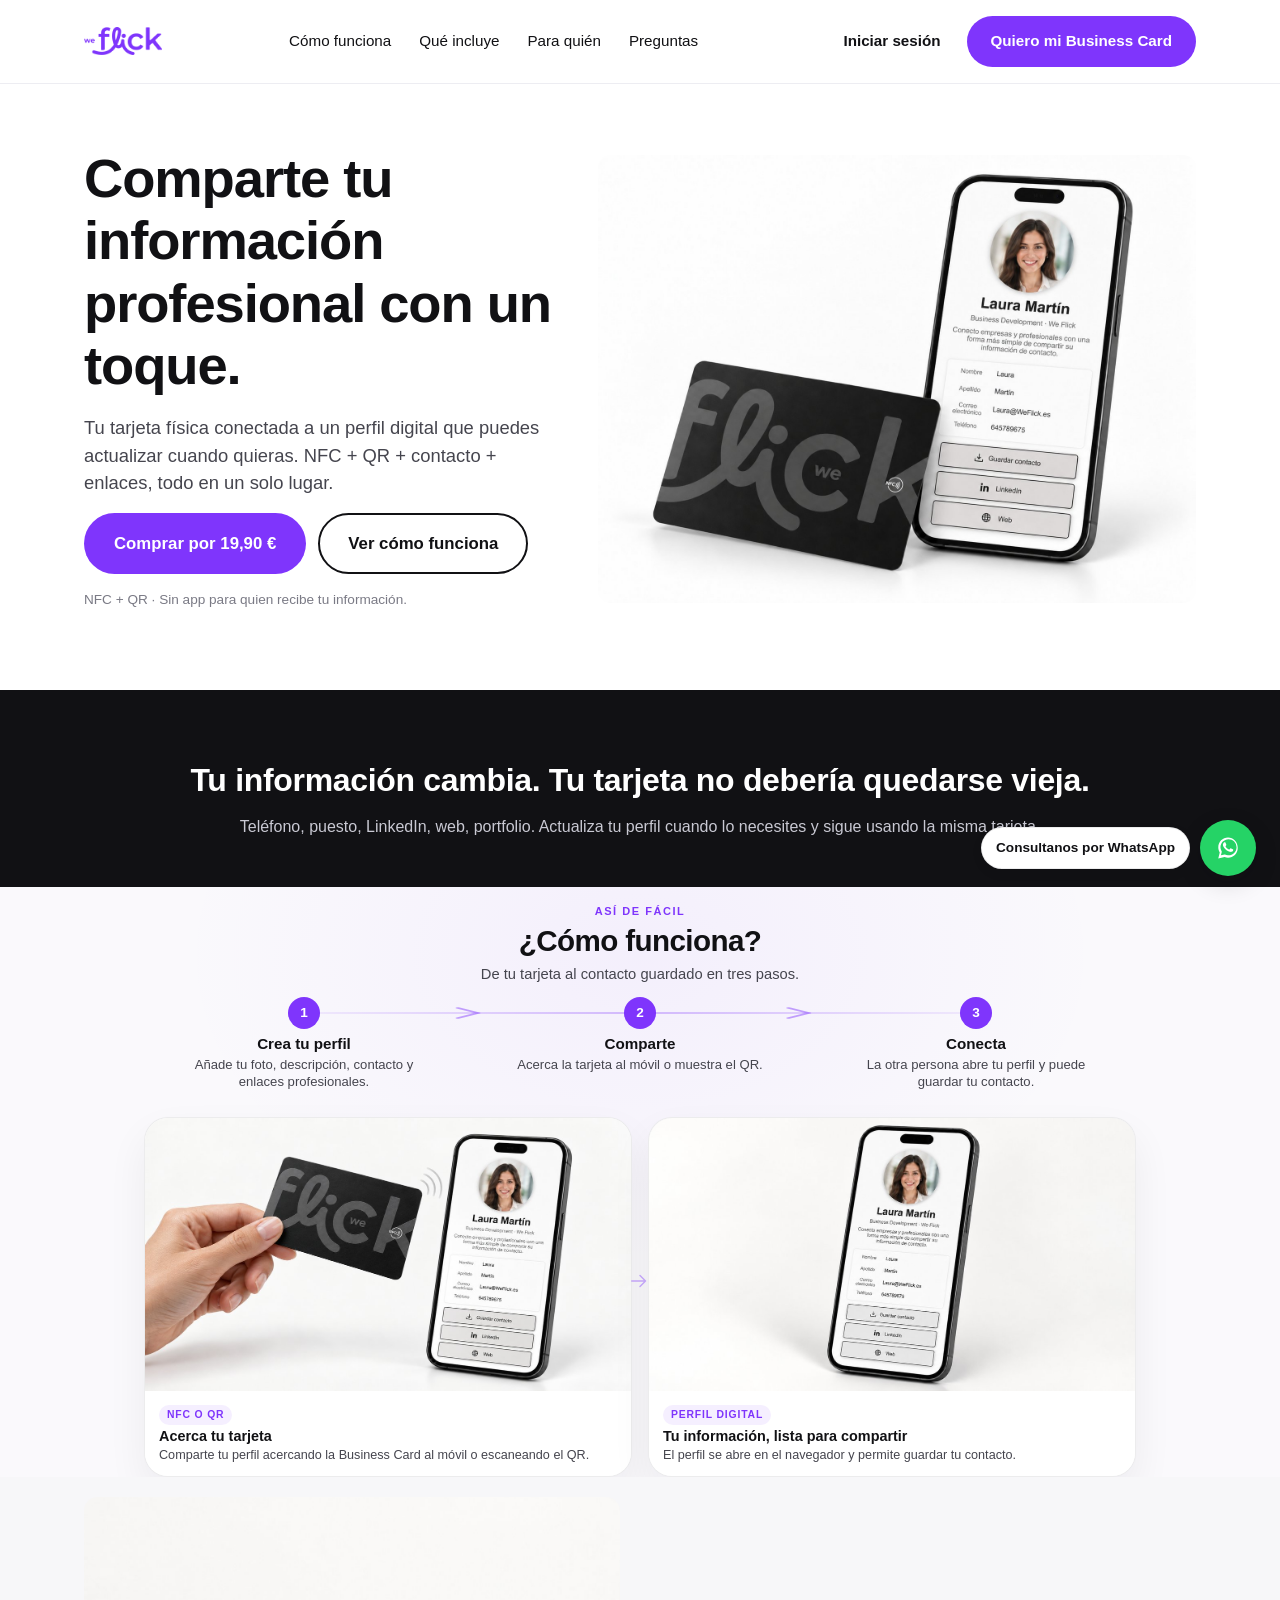
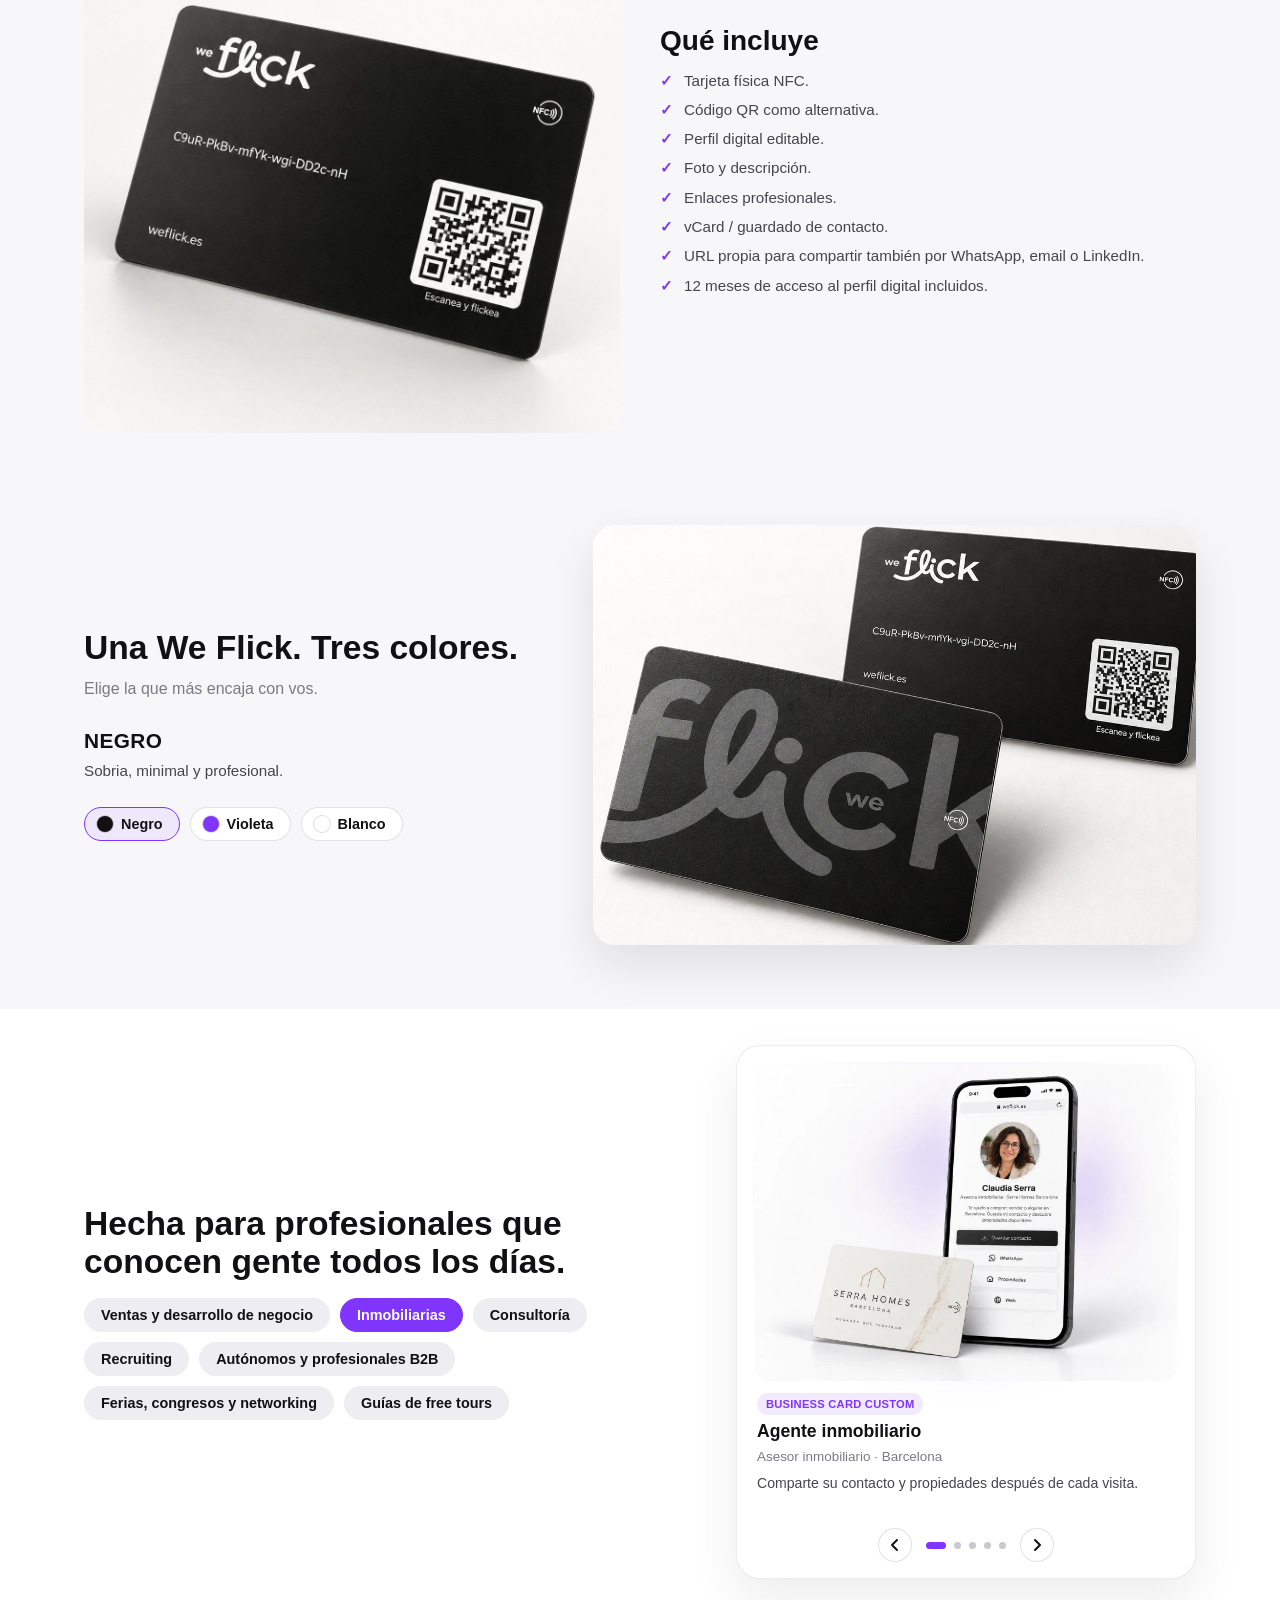
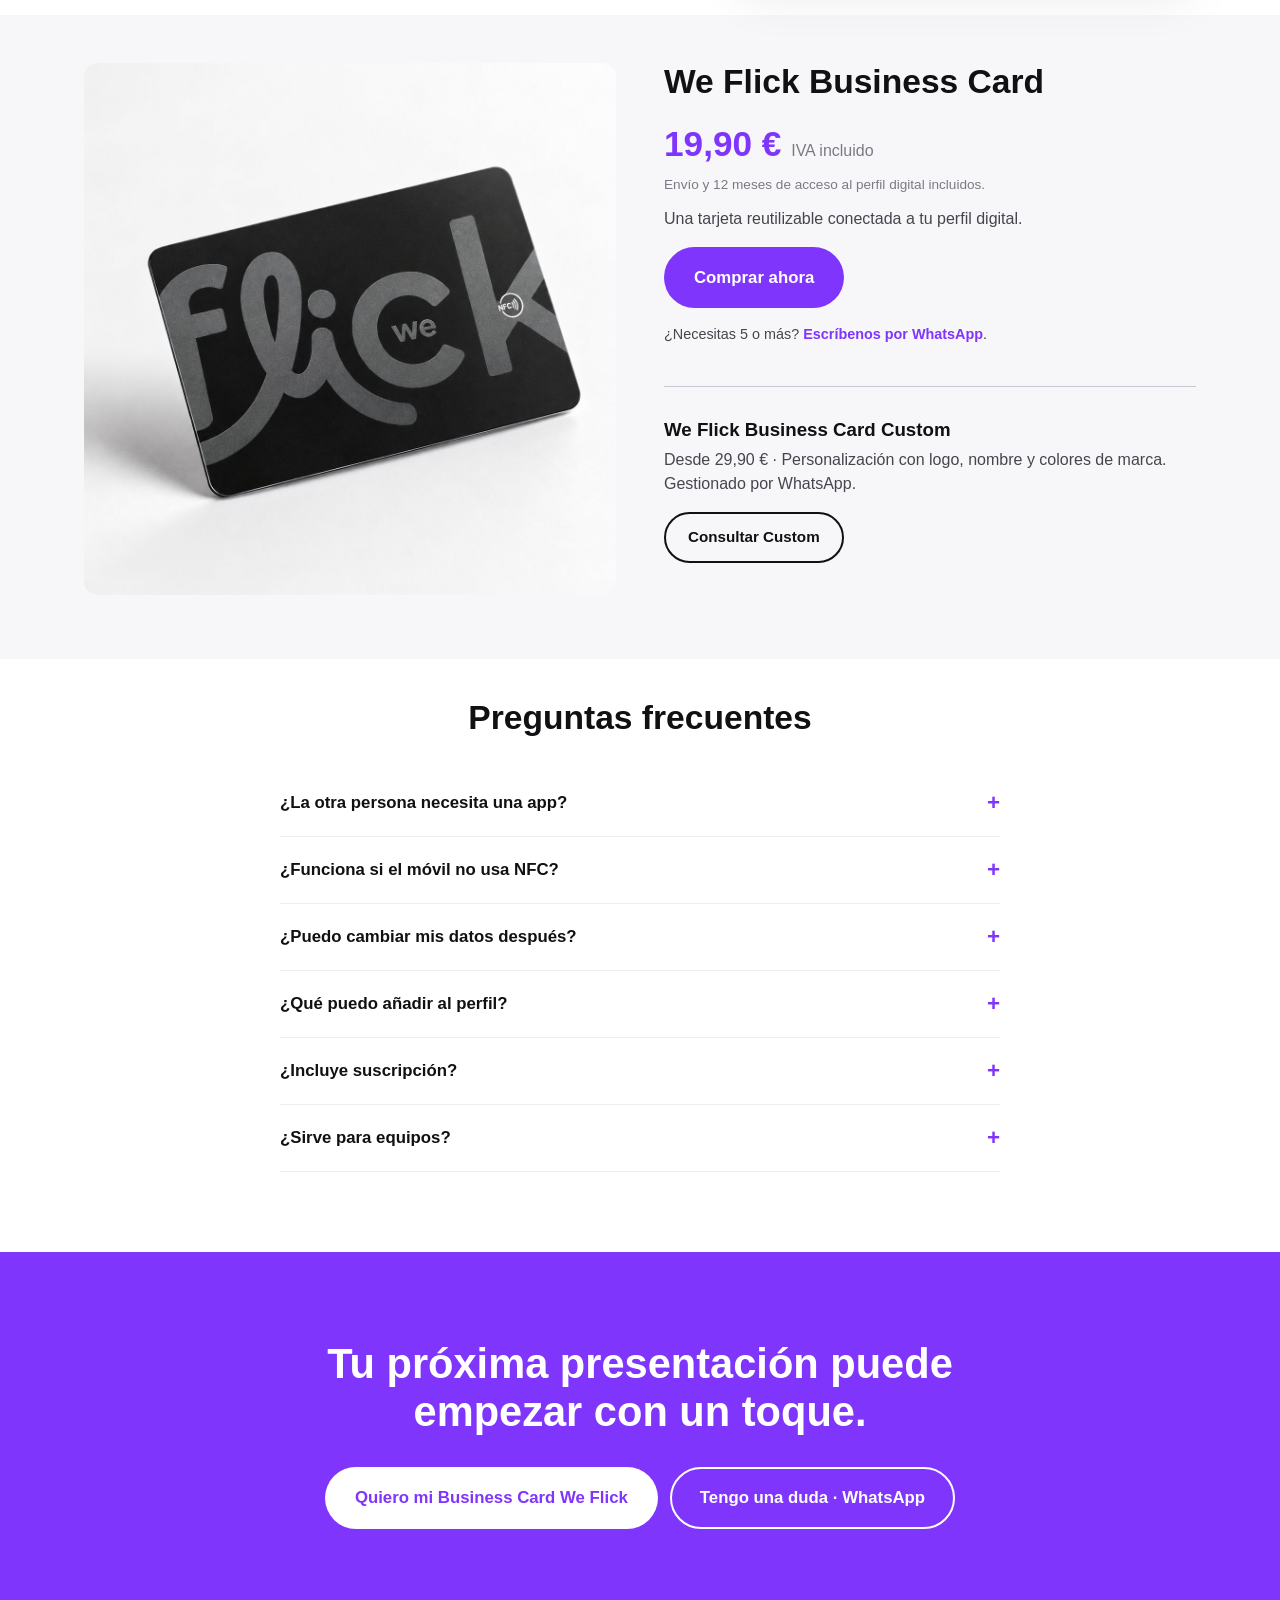
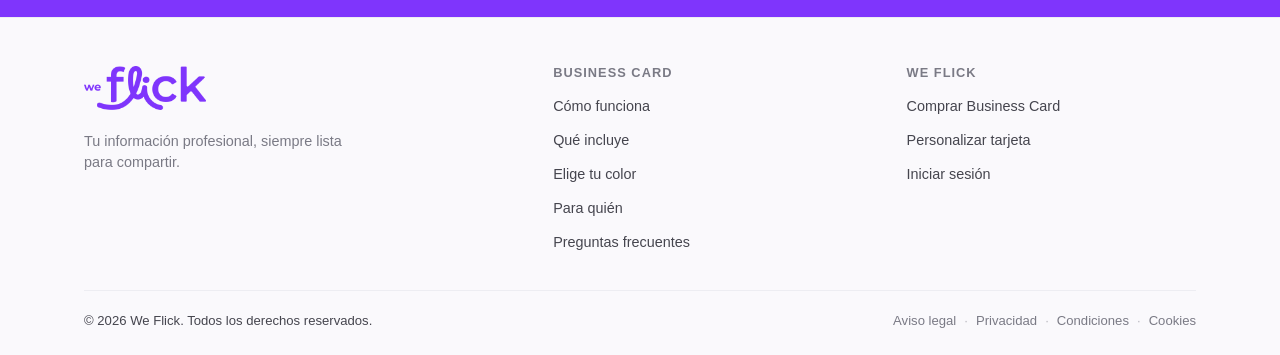
==== index.html @ 119d5a34 "Rediseñar "Elige tu color" como configurador premium de una tarjeta - Nuevo layout desktop en dos co" ====
<!DOCTYPE html>
<html lang="es">
<head>
  <meta charset="UTF-8" />
  <meta name="viewport" content="width=device-width, initial-scale=1.0" />
  <title>We Flick Business Card — Comparte tu información profesional con un toque</title>
  <meta name="description" content="Tarjeta física NFC + QR conectada a un perfil digital editable. Comparte tu contacto, LinkedIn y enlaces con un toque, sin instalar apps." />
  <link rel="stylesheet" href="css/styles.css" />
</head>
<body>

  <!-- Header -->
  <header class="header">
    <div class="container header__inner">
      <a href="#" class="logo"><img src="assets/img/logo.png" alt="We Flick" class="logo__img" /></a>

      <button class="nav-toggle" id="navToggle" aria-label="Abrir menú" aria-expanded="false">
        <span></span><span></span><span></span>
      </button>

      <nav class="nav" id="nav">
        <a href="#como-funciona">Cómo funciona</a>
        <a href="#que-incluye">Qué incluye</a>
        <a href="#para-quien">Para quién</a>
        <a href="#preguntas">Preguntas</a>
      </nav>

      <div class="header__actions">
        <a href="https://weflick.es/auth/login" class="btn btn--ghost">Iniciar sesión</a>
        <a href="https://buy.stripe.com/fZu28rfyUb3SdbM4NP93y0X" class="btn btn--primary" data-cta="stripe-checkout" target="_blank" rel="noopener">Quiero mi Business Card</a>
      </div>
    </div>
  </header>

  <main>

    <!-- Hero -->
    <section class="hero">
      <div class="container hero__inner">
        <div class="hero__copy">
          <h1>Comparte tu información profesional con un toque.</h1>
          <p class="hero__subtitle">
            Tu tarjeta física conectada a un perfil digital que puedes actualizar cuando quieras.
            NFC + QR + contacto + enlaces, todo en un solo lugar.
          </p>
          <div class="hero__ctas">
            <a href="https://buy.stripe.com/fZu28rfyUb3SdbM4NP93y0X" class="btn btn--primary btn--lg" data-cta="stripe-checkout" target="_blank" rel="noopener">Comprar por 19,90 €</a>
            <a href="#como-funciona" class="btn btn--outline btn--lg">Ver cómo funciona</a>
          </div>
          <p class="hero__microcopy">NFC + QR · Sin app para quien recibe tu información.</p>
        </div>
        <div class="hero__visual">
          <img src="assets/img/f01-hero.jpg" alt="Tarjeta We Flick y móvil mostrando el perfil digital" class="hero__image" />
        </div>
      </div>
    </section>

    <!-- Problema / cambio -->
    <section class="problema">
      <div class="container problema__inner">
        <h2>Tu información cambia. Tu tarjeta no debería quedarse vieja.</h2>
        <p>
          Teléfono, puesto, LinkedIn, web, portfolio. Actualiza tu perfil cuando lo necesites
          y sigue usando la misma tarjeta.
        </p>
      </div>
    </section>

    <!-- Cómo funciona -->
    <section class="como-funciona" id="como-funciona">
      <div class="como-funciona__bg" aria-hidden="true"></div>
      <div class="container">
        <div class="como-funciona__header" data-reveal>
          <p class="como-funciona__eyebrow">Así de fácil</p>
          <h2 class="como-funciona__title">¿Cómo funciona?</h2>
          <p class="como-funciona__subtitle">De tu tarjeta al contacto guardado en tres pasos.</p>
        </div>

        <div class="pasos-wrap">
          <svg class="pasos__connector" viewBox="0 0 300 24" preserveAspectRatio="none" aria-hidden="true" focusable="false">
            <defs>
              <linearGradient id="pasosLineGradient" gradientUnits="userSpaceOnUse" x1="50" y1="12" x2="250" y2="12">
                <stop offset="0%" stop-color="#7F35FC" stop-opacity="0.1" />
                <stop offset="50%" stop-color="#7F35FC" stop-opacity="0.4" />
                <stop offset="100%" stop-color="#7F35FC" stop-opacity="0.1" />
              </linearGradient>
            </defs>
            <line class="pasos__connector-line" x1="50" y1="12" x2="250" y2="12" />
            <path class="pasos__connector-chevron" d="M95,7 L101,12 L95,17" />
            <path class="pasos__connector-chevron" d="M195,7 L201,12 L195,17" />
          </svg>
          <div class="pasos">
            <div class="paso">
              <span class="paso__numero">1</span>
              <h3 class="paso__titulo">Crea tu perfil</h3>
              <p class="paso__desc">Añade tu foto, descripción, contacto y enlaces profesionales.</p>
            </div>
            <div class="paso">
              <span class="paso__numero">2</span>
              <h3 class="paso__titulo">Comparte</h3>
              <p class="paso__desc">Acerca la tarjeta al móvil o muestra el QR.</p>
            </div>
            <div class="paso">
              <span class="paso__numero">3</span>
              <h3 class="paso__titulo">Conecta</h3>
              <p class="paso__desc">La otra persona abre tu perfil y puede guardar tu contacto.</p>
            </div>
          </div>
        </div>

        <div class="como-funciona__visual">
          <article class="media-card media-card--f07" data-reveal>
            <div class="media-card__image">
              <img src="assets/img/f09-tap-nfc.jpg" alt="Persona acercando la tarjeta We Flick al teléfono" class="media-card__img media-card__img--f07" loading="lazy" />
            </div>
            <div class="media-card__info">
              <span class="media-card__badge">NFC o QR</span>
              <h3 class="media-card__title">Acerca tu tarjeta</h3>
              <p class="media-card__desc">Comparte tu perfil acercando la Business Card al móvil o escaneando el QR.</p>
            </div>
          </article>

          <svg class="como-funciona__cards-arrow" viewBox="0 0 24 24" aria-hidden="true" focusable="false">
            <path d="M3 12h15M12 6l6 6-6 6" />
          </svg>

          <article class="media-card media-card--f08" data-reveal>
            <div class="media-card__image">
              <img src="assets/img/f10-perfil-abierto.jpg" alt="Teléfono mostrando el perfil digital We Flick abierto" class="media-card__img media-card__img--f08" loading="lazy" />
            </div>
            <div class="media-card__info">
              <span class="media-card__badge">Perfil digital</span>
              <h3 class="media-card__title">Tu información, lista para compartir</h3>
              <p class="media-card__desc">El perfil se abre en el navegador y permite guardar tu contacto.</p>
            </div>
          </article>
        </div>
      </div>
    </section>

    <!-- Qué incluye -->
    <section class="que-incluye" id="que-incluye">
      <div class="container que-incluye__inner">
        <div class="que-incluye__visual">
          <img src="assets/img/f03-tarjeta-trasera.jpg" alt="Tarjeta We Flick Business Card negra, vista trasera con NFC y QR" class="que-incluye__image" />
        </div>
        <div class="que-incluye__lista">
          <h2 class="section-title">Qué incluye</h2>
          <ul class="checklist">
            <li>Tarjeta física NFC.</li>
            <li>Código QR como alternativa.</li>
            <li>Perfil digital editable.</li>
            <li>Foto y descripción.</li>
            <li>Enlaces profesionales.</li>
            <li>vCard / guardado de contacto.</li>
            <li>URL propia para compartir también por WhatsApp, email o LinkedIn.</li>
            <li>12 meses de acceso al perfil digital incluidos.</li>
          </ul>
        </div>
      </div>
    </section>

    <!-- Colores -->
    <section class="colores colores--negro" id="colores" data-colores>
      <span class="colores__halo" aria-hidden="true"></span>
      <div class="container colores__inner">
        <div class="colores__copy">
          <h2 class="section-title">Una We Flick. Tres colores.</h2>
          <p class="colores__subtitle">Elige la que más encaja con vos.</p>

          <div class="colores__meta" aria-live="polite">
            <p class="colores__name" data-colores-name>Negro</p>
            <p class="colores__desc" data-colores-desc>Sobria, minimal y profesional.</p>
          </div>

          <div class="colores__selector" role="group" aria-label="Selector de color">
            <button type="button" class="colores__pill is-selected" data-color="negro" aria-pressed="true" aria-label="Seleccionar tarjeta negra">
              <span class="colores__pill-swatch swatch--negro" aria-hidden="true"></span>
              <span class="colores__pill-name">Negro</span>
            </button>
            <button type="button" class="colores__pill" data-color="violeta" aria-pressed="false" aria-label="Seleccionar tarjeta violeta">
              <span class="colores__pill-swatch swatch--violeta" aria-hidden="true"></span>
              <span class="colores__pill-name">Violeta</span>
            </button>
            <button type="button" class="colores__pill" data-color="blanco" aria-pressed="false" aria-label="Seleccionar tarjeta blanca">
              <span class="colores__pill-swatch swatch--blanco" aria-hidden="true"></span>
              <span class="colores__pill-name">Blanco</span>
            </button>
          </div>
        </div>

        <div class="colores__visual">
          <img
            src="assets/img/f06-negro.jpg"
            alt="Tarjeta We Flick negra, frente y dorso"
            class="colores__image"
            data-colores-image
            width="1600"
            height="1200"
          />
        </div>
      </div>
    </section>

    <!-- Para quién -->
    <section class="para-quien" id="para-quien">
      <div class="container para-quien__inner">
        <div class="para-quien__copy">
          <h2 class="section-title">Hecha para profesionales que conocen gente todos los días.</h2>
          <ul class="tags">
            <li><button type="button" class="tags__btn" data-slide-target="5">Ventas y desarrollo de negocio</button></li>
            <li><button type="button" class="tags__btn" data-slide-target="1">Inmobiliarias</button></li>
            <li><button type="button" class="tags__btn" data-slide-target="2">Consultoría</button></li>
            <li><button type="button" class="tags__btn" data-slide-target="3">Recruiting</button></li>
            <li><button type="button" class="tags__btn" data-slide-target="5">Autónomos y profesionales B2B</button></li>
            <li><button type="button" class="tags__btn" data-slide-target="3">Ferias, congresos y networking</button></li>
            <li><button type="button" class="tags__btn" data-slide-target="4" title="Comparte tu contacto y redes con las personas que conoces durante cada recorrido.">Guías de free tours</button></li>
          </ul>
        </div>
        <div class="para-quien__visual">
          <div class="perfiles" data-perfiles aria-roledescription="carousel" aria-label="Perfiles profesionales que usan We Flick">
            <div class="perfiles__viewport">
              <div class="perfiles__track" data-track>
                <article class="perfiles__slide is-active" data-slide="1" aria-roledescription="slide" aria-label="1 de 5">
                  <div class="perfiles__media">
                    <span class="perfiles__glow" aria-hidden="true"></span>
                    <img src="assets/img/f10-inmobiliaria.webp" alt="Claudia Serra — agente inmobiliaria — Business Card We Flick personalizada y perfil digital" class="perfiles__img" loading="lazy" width="1448" height="1086" />
                  </div>
                  <div class="perfiles__body">
                    <span class="perfiles__badge">Business Card Custom</span>
                    <h3 class="perfiles__title">Agente inmobiliario</h3>
                    <p class="perfiles__subtitle">Asesor inmobiliario · Barcelona</p>
                    <p class="perfiles__desc">Comparte su contacto y propiedades después de cada visita.</p>
                  </div>
                </article>
                <article class="perfiles__slide" data-slide="2" aria-roledescription="slide" aria-label="2 de 5">
                  <div class="perfiles__media">
                    <span class="perfiles__glow" aria-hidden="true"></span>
                    <img src="assets/img/f11-consultora.webp" alt="Consultora estratégica — Business Card We Flick y perfil digital" class="perfiles__img" loading="lazy" width="1448" height="1086" />
                  </div>
                  <div class="perfiles__body">
                    <span class="perfiles__badge">Business Card</span>
                    <h3 class="perfiles__title">Consultora independiente</h3>
                    <p class="perfiles__subtitle">Consultoría estratégica · Madrid</p>
                    <p class="perfiles__desc">Centraliza contacto, LinkedIn y web en un solo perfil.</p>
                  </div>
                </article>
                <article class="perfiles__slide" data-slide="3" aria-roledescription="slide" aria-label="3 de 5">
                  <div class="perfiles__media">
                    <span class="perfiles__glow" aria-hidden="true"></span>
                    <img src="assets/img/f12-recruiter.webp" alt="Recruiter — Business Card We Flick y perfil digital" class="perfiles__img" loading="lazy" width="1448" height="1086" />
                  </div>
                  <div class="perfiles__body">
                    <span class="perfiles__badge">Business Card</span>
                    <h3 class="perfiles__title">Recruiter</h3>
                    <p class="perfiles__subtitle">Recruiting · Talent Acquisition</p>
                    <p class="perfiles__desc">Comparte sus datos de forma rápida en eventos y entrevistas.</p>
                  </div>
                </article>
                <article class="perfiles__slide" data-slide="4" aria-roledescription="slide" aria-label="4 de 5">
                  <div class="perfiles__media">
                    <span class="perfiles__glow" aria-hidden="true"></span>
                    <img src="assets/img/f13-free-tours.webp" alt="Guía de free tour — Business Card We Flick personalizada y perfil digital" class="perfiles__img" loading="lazy" width="1448" height="1086" />
                  </div>
                  <div class="perfiles__body">
                    <span class="perfiles__badge">Business Card Custom</span>
                    <h3 class="perfiles__title">Guía de free tours</h3>
                    <p class="perfiles__subtitle">Tours guiados · Business Card Custom</p>
                    <p class="perfiles__desc">Facilita a los viajeros guardar su contacto y redes al final del recorrido.</p>
                  </div>
                </article>
                <article class="perfiles__slide" data-slide="5" aria-roledescription="slide" aria-label="5 de 5">
                  <div class="perfiles__media">
                    <span class="perfiles__glow" aria-hidden="true"></span>
                    <img src="assets/img/f14-ventas-b2b.webp" alt="Profesional Business Development — Business Card We Flick y perfil digital" class="perfiles__img" loading="lazy" width="1448" height="1086" />
                  </div>
                  <div class="perfiles__body">
                    <span class="perfiles__badge">Business Card</span>
                    <h3 class="perfiles__title">Ventas y desarrollo de negocio</h3>
                    <p class="perfiles__subtitle">Business Development · B2B</p>
                    <p class="perfiles__desc">Hace más fácil compartir contacto y hacer seguimiento tras cada reunión.</p>
                  </div>
                </article>
              </div>
            </div>
            <div class="perfiles__controls">
              <button type="button" class="perfiles__arrow perfiles__arrow--prev" data-prev aria-label="Perfil anterior">
                <svg width="16" height="16" viewBox="0 0 16 16" fill="none" aria-hidden="true"><path d="M10 3L5 8L10 13" stroke="currentColor" stroke-width="2" stroke-linecap="round" stroke-linejoin="round"/></svg>
              </button>
              <div class="perfiles__dots" role="tablist" aria-label="Seleccionar perfil">
                <button type="button" class="perfiles__dot is-active" data-dot="0" role="tab" aria-selected="true" aria-label="Ir al perfil 1"></button>
                <button type="button" class="perfiles__dot" data-dot="1" role="tab" aria-selected="false" aria-label="Ir al perfil 2"></button>
                <button type="button" class="perfiles__dot" data-dot="2" role="tab" aria-selected="false" aria-label="Ir al perfil 3"></button>
                <button type="button" class="perfiles__dot" data-dot="3" role="tab" aria-selected="false" aria-label="Ir al perfil 4"></button>
                <button type="button" class="perfiles__dot" data-dot="4" role="tab" aria-selected="false" aria-label="Ir al perfil 5"></button>
              </div>
              <button type="button" class="perfiles__arrow perfiles__arrow--next" data-next aria-label="Perfil siguiente">
                <svg width="16" height="16" viewBox="0 0 16 16" fill="none" aria-hidden="true"><path d="M6 3L11 8L6 13" stroke="currentColor" stroke-width="2" stroke-linecap="round" stroke-linejoin="round"/></svg>
              </button>
            </div>
          </div>
        </div>
      </div>
    </section>

    <!-- Producto y precio -->
    <section class="producto" id="producto">
      <div class="container producto__inner">
        <img src="assets/img/f02-tarjeta-frontal.jpg" alt="Tarjeta We Flick Business Card negra, vista frontal" class="producto__image" />

        <div class="producto__info">
          <h2 class="section-title">We Flick Business Card</h2>
          <p class="precio">19,90 € <span>IVA incluido</span></p>
          <p class="precio-incluye">Envío y 12 meses de acceso al perfil digital incluidos.</p>
          <p>Una tarjeta reutilizable conectada a tu perfil digital.</p>
          <a href="https://buy.stripe.com/fZu28rfyUb3SdbM4NP93y0X" class="btn btn--primary btn--lg" data-cta="stripe-checkout" target="_blank" rel="noopener">Comprar ahora</a>
          <p class="producto__equipos">
            ¿Necesitas 5 o más?
            <a href="https://wa.me/34695287032?text=Hola%2C%20quiero%20tarjetas%20We%20Flick%20para%20mi%20equipo" data-cta="whatsapp" target="_blank" rel="noopener">Escríbenos por WhatsApp</a>.
          </p>

          <div class="producto__custom">
            <h3>We Flick Business Card Custom</h3>
            <p>Desde 29,90 € · Personalización con logo, nombre y colores de marca. Gestionado por WhatsApp.</p>
            <a href="https://wa.me/34695287032?text=Hola%2C%20quiero%20personalizar%20una%20Business%20Card" class="btn btn--outline" data-cta="whatsapp" target="_blank" rel="noopener">Consultar Custom</a>
          </div>
        </div>
      </div>
    </section>

    <!-- FAQ -->
    <section class="faq" id="preguntas">
      <div class="container">
        <h2 class="section-title section-title--center">Preguntas frecuentes</h2>
        <div class="faq__list">

          <div class="faq__item">
            <button class="faq__question">
              ¿La otra persona necesita una app?
              <span class="faq__icon">+</span>
            </button>
            <div class="faq__answer">
              <p>No. El perfil se abre en el navegador del móvil.</p>
            </div>
          </div>

          <div class="faq__item">
            <button class="faq__question">
              ¿Funciona si el móvil no usa NFC?
              <span class="faq__icon">+</span>
            </button>
            <div class="faq__answer">
              <p>Sí. El QR permite acceder al mismo perfil.</p>
            </div>
          </div>

          <div class="faq__item">
            <button class="faq__question">
              ¿Puedo cambiar mis datos después?
              <span class="faq__icon">+</span>
            </button>
            <div class="faq__answer">
              <p>Sí. Puedes actualizar la información del perfil sin cambiar la tarjeta.</p>
            </div>
          </div>

          <div class="faq__item">
            <button class="faq__question">
              ¿Qué puedo añadir al perfil?
              <span class="faq__icon">+</span>
            </button>
            <div class="faq__answer">
              <p>Foto, descripción, enlaces y vCard/contacto.</p>
            </div>
          </div>

          <div class="faq__item">
            <button class="faq__question">
              ¿Incluye suscripción?
              <span class="faq__icon">+</span>
            </button>
            <div class="faq__answer">
              <p>La Business Card incluye 12 meses de acceso al perfil digital.</p>
            </div>
          </div>

          <div class="faq__item">
            <button class="faq__question">
              ¿Sirve para equipos?
              <span class="faq__icon">+</span>
            </button>
            <div class="faq__answer">
              <p>Sí. Los pedidos de 5 o más unidades se gestionan por WhatsApp para adaptar precio y operativa.</p>
            </div>
          </div>

        </div>
      </div>
    </section>

    <!-- Cierre -->
    <section class="cierre">
      <div class="container cierre__inner">
        <h2>Tu próxima presentación puede empezar con un toque.</h2>
        <div class="cierre__ctas">
          <a href="https://buy.stripe.com/fZu28rfyUb3SdbM4NP93y0X" class="btn btn--primary btn--lg" data-cta="stripe-checkout" target="_blank" rel="noopener">Quiero mi Business Card We Flick</a>
          <a href="https://wa.me/34695287032?text=Hola%2C%20tengo%20una%20duda%20sobre%20We%20Flick%20Business%20Card" class="btn btn--outline btn--lg" data-cta="whatsapp" target="_blank" rel="noopener">Tengo una duda · WhatsApp</a>
        </div>
      </div>
    </section>

  </main>

  <footer class="footer">
    <div class="container">
      <div class="footer__top">
        <div class="footer__brand">
          <span class="logo logo--footer"><img src="assets/img/logo.png" alt="We Flick" class="logo__img" /></span>
          <p class="footer__brand-text">Tu información profesional, siempre lista para compartir.</p>
        </div>
        <div class="footer__col">
          <h3 class="footer__heading">Business Card</h3>
          <ul class="footer__links">
            <li><a href="#como-funciona">Cómo funciona</a></li>
            <li><a href="#que-incluye">Qué incluye</a></li>
            <li><a href="#colores">Elige tu color</a></li>
            <li><a href="#para-quien">Para quién</a></li>
            <li><a href="#preguntas">Preguntas frecuentes</a></li>
          </ul>
        </div>
        <div class="footer__col">
          <h3 class="footer__heading">We Flick</h3>
          <ul class="footer__links">
            <li><a href="https://buy.stripe.com/fZu28rfyUb3SdbM4NP93y0X" target="_blank" rel="noopener" data-cta="stripe-checkout">Comprar Business Card</a></li>
            <li><a href="https://wa.me/34695287032?text=Hola%2C%20quiero%20personalizar%20una%20Business%20Card" target="_blank" rel="noopener" data-cta="whatsapp">Personalizar tarjeta</a></li>
            <li><a href="https://weflick.es/auth/login">Iniciar sesión</a></li>
          </ul>
        </div>
      </div>
      <div class="footer__bottom">
        <p class="footer__copy">&copy; <span id="year"></span> We Flick. Todos los derechos reservados.</p>
        <nav class="footer__legal" aria-label="Enlaces legales">
          <a href="aviso-legal/">Aviso legal</a>
          <span aria-hidden="true">·</span>
          <a href="privacidad/">Privacidad</a>
          <span aria-hidden="true">·</span>
          <a href="condiciones/">Condiciones</a>
          <span aria-hidden="true">·</span>
          <a href="cookies/">Cookies</a>
        </nav>
      </div>
    </div>
  </footer>

  <!-- WhatsApp flotante -->
  <div class="whatsapp-float" data-whatsapp-float>
    <a
      href="https://wa.me/34695287032?text=Hola%2C%20tengo%20una%20duda%20sobre%20We%20Flick%20Business%20Card"
      target="_blank"
      rel="noopener"
      class="whatsapp-float__link"
      data-cta="whatsapp"
      aria-label="Consultanos por WhatsApp"
    >
      <span class="whatsapp-float__label">Consultanos por WhatsApp</span>
      <span class="whatsapp-float__icon" aria-hidden="true">
        <svg viewBox="0 0 32 32" width="26" height="26" fill="currentColor">
          <path d="M16.02 3C9.4 3 4.04 8.36 4.04 14.98c0 2.36.67 4.55 1.83 6.42L4 29l7.79-1.83a11.9 11.9 0 0 0 4.23.78h.01c6.6 0 11.96-5.36 11.96-11.97C28 8.36 22.62 3 16.02 3zm0 21.77h-.01a9.9 9.9 0 0 1-3.83-.75l-.27-.11-4.62 1.08 1.11-4.5-.14-.28a9.85 9.85 0 0 1-1.53-5.23c0-5.46 4.44-9.9 9.91-9.9 2.65 0 5.13 1.03 7 2.9a9.83 9.83 0 0 1 2.9 7c0 5.47-4.45 9.9-9.92 9.9zm5.65-7.4c-.31-.16-1.83-.9-2.11-1-.28-.1-.49-.16-.7.16-.2.31-.8 1-.98 1.2-.18.2-.36.23-.66.08-.31-.16-1.3-.48-2.48-1.53-.92-.82-1.53-1.83-1.71-2.14-.18-.31-.02-.48.13-.63.14-.13.31-.36.47-.54.15-.18.2-.31.31-.51.1-.21.05-.39-.03-.55-.08-.16-.7-1.69-.96-2.31-.25-.6-.51-.52-.7-.53-.18-.01-.39-.01-.6-.01-.21 0-.55.08-.83.39-.28.31-1.09 1.07-1.09 2.6 0 1.54 1.12 3.02 1.28 3.23.16.21 2.2 3.36 5.34 4.71.75.32 1.33.51 1.78.65.75.24 1.43.2 1.97.12.6-.09 1.83-.75 2.09-1.47.26-.72.26-1.34.18-1.47-.07-.13-.28-.21-.59-.36z"/>
        </svg>
      </span>
    </a>
  </div>

  <script src="js/main.js"></script>
</body>
</html>
---- css/styles.css ----
:root {
  --violet: #7F35FC;
  --violet-dark: #6620E0;
  --black: #111114;
  --white: #FFFFFF;
  --gray-50: #F7F7F9;
  --gray-100: #EDEDF2;
  --gray-300: #C9C9D3;
  --gray-500: #7A7A85;
  --gray-700: #45454E;
  --radius: 14px;
  --max-width: 1160px;
  --font: 'Inter', -apple-system, BlinkMacSystemFont, 'Segoe UI', Roboto, sans-serif;
}

* { box-sizing: border-box; }

html { scroll-behavior: smooth; }

body {
  margin: 0;
  font-family: var(--font);
  color: var(--black);
  background: var(--white);
  line-height: 1.5;
  -webkit-font-smoothing: antialiased;
}

.container {
  max-width: var(--max-width);
  margin: 0 auto;
  padding: 0 24px;
}

h1, h2, h3 { line-height: 1.15; margin: 0 0 16px; font-weight: 700; }
p { margin: 0 0 16px; color: var(--gray-700); }
a { color: inherit; text-decoration: none; }
ul { padding: 0; margin: 0; list-style: none; }

.section-title { font-size: clamp(1.6rem, 3vw, 2.1rem); }
.section-title--center { text-align: center; }

/* Anchor scroll offset (sticky header) */
#como-funciona,
#que-incluye,
#colores,
#para-quien,
#producto,
#preguntas {
  scroll-margin-top: 72px;
}

/* Buttons */
.btn {
  display: inline-flex;
  align-items: center;
  justify-content: center;
  padding: 12px 22px;
  border-radius: 999px;
  font-weight: 600;
  font-size: 0.95rem;
  transition: transform 0.15s ease, background 0.15s ease, color 0.15s ease, border-color 0.15s ease;
  border: 2px solid transparent;
  cursor: pointer;
  white-space: nowrap;
}
.btn:hover { transform: translateY(-1px); }
.btn--primary { background: var(--violet); color: var(--white); }
.btn--primary:hover { background: var(--violet-dark); }
.btn--outline { border-color: var(--black); color: var(--black); background: transparent; }
.btn--outline:hover { background: var(--black); color: var(--white); }
.btn--ghost { color: var(--black); padding: 12px 16px; }
.btn--ghost:hover { color: var(--violet); }
.btn--lg { padding: 16px 28px; font-size: 1.05rem; }

/* Header */
.header {
  position: sticky;
  top: 0;
  z-index: 50;
  background: rgba(255, 255, 255, 0.9);
  backdrop-filter: blur(8px);
  border-bottom: 1px solid var(--gray-100);
}
.header__inner {
  display: flex;
  align-items: center;
  justify-content: space-between;
  padding-top: 16px;
  padding-bottom: 16px;
  gap: 24px;
}
.logo { display: inline-flex; align-items: center; }
.logo__img { height: 28px; width: auto; display: block; }
.logo--footer .logo__img { height: 44px; }
.nav {
  display: flex;
  gap: 28px;
  font-weight: 500;
  font-size: 0.95rem;
}
.nav a:hover { color: var(--violet); }
.header__actions { display: flex; align-items: center; gap: 8px; }
.nav-toggle {
  display: none;
  flex-direction: column;
  gap: 5px;
  background: none;
  border: none;
  cursor: pointer;
  padding: 8px;
}
.nav-toggle span { width: 22px; height: 2px; background: var(--black); display: block; }

/* Placeholders (contenido visual pendiente de fotos/videos reales) */
.placeholder {
  background: repeating-linear-gradient(135deg, var(--gray-100), var(--gray-100) 10px, var(--gray-50) 10px, var(--gray-50) 20px);
  border: 1.5px dashed var(--gray-300);
  border-radius: var(--radius);
  display: flex;
  flex-direction: column;
  align-items: center;
  justify-content: center;
  text-align: center;
  color: var(--gray-500);
  padding: 24px;
  min-height: 260px;
}
.placeholder span { font-weight: 700; color: var(--gray-700); margin-bottom: 4px; }
.placeholder small { font-size: 0.8rem; max-width: 220px; }
.placeholder--hero { min-height: 340px; }
.hero__image { width: 100%; height: auto; border-radius: var(--radius); display: block; }
.placeholder--wide { min-height: 220px; }
.placeholder--square { aspect-ratio: 1 / 1; min-height: 0; }
.placeholder--tall { min-height: 360px; }
.swatch--negro { background: var(--black); }
.swatch--blanco { background: var(--white); }
.swatch--violeta { background: var(--violet); }

/* Hero */
.hero { padding: 64px 0 80px; }
.hero__inner {
  display: grid;
  grid-template-columns: 0.95fr 1.2fr;
  gap: 40px;
  align-items: center;
}
.hero h1 {
  font-size: clamp(2.2rem, 4.5vw, 3.4rem);
  letter-spacing: -0.02em;
}
.hero__subtitle { font-size: 1.15rem; max-width: 480px; }
.hero__ctas { display: flex; flex-wrap: wrap; gap: 12px; margin-bottom: 16px; }
.hero__microcopy { font-size: 0.85rem; color: var(--gray-500); margin: 0; }

/* Problema */
.problema { background: var(--black); color: var(--white); padding: 72px 0 48px; }
.problema__inner { max-width: 720px; margin: 0 auto; text-align: center; }
.problema h2 { color: var(--white); font-size: clamp(1.6rem, 3.4vw, 2.3rem); }
.problema p { color: var(--gray-300); margin: 0; }

/* Como funciona */
.como-funciona {
  position: relative;
  padding: 16px 0 16px;
  background: #FAF9FC;
  overflow: hidden;
}
.como-funciona .container { max-width: 1040px; position: relative; z-index: 1; }
.como-funciona__bg {
  position: absolute;
  top: -12%;
  left: 50%;
  width: min(960px, 140%);
  height: 460px;
  transform: translateX(-50%);
  background: radial-gradient(ellipse at 50% 30%, rgba(127, 53, 252, 0.05) 0%, rgba(127, 53, 252, 0) 68%);
  pointer-events: none;
  z-index: 0;
}

/* Cabecera */
.como-funciona__header {
  max-width: 560px;
  margin: 0 auto 12px;
  text-align: center;
}
.como-funciona__eyebrow {
  margin: 0 0 4px;
  font-size: 11px;
  font-weight: 600;
  letter-spacing: 0.14em;
  text-transform: uppercase;
  color: var(--violet);
}
.como-funciona__title {
  margin: 0 0 6px;
  font-size: clamp(1.45rem, 2.6vw, 1.85rem);
  font-weight: 700;
  line-height: 1.15;
  letter-spacing: -0.02em;
  color: var(--black);
}
.como-funciona__subtitle {
  margin: 0 auto;
  max-width: 460px;
  font-size: 0.92rem;
  line-height: 1.45;
  color: var(--gray-700);
}

/* Proceso 1-2-3 */
.pasos-wrap { position: relative; }
.pasos__connector {
  position: absolute;
  top: 16px;
  left: 0;
  width: 100%;
  height: 24px;
  transform: translateY(-50%);
  overflow: visible;
  pointer-events: none;
  z-index: 0;
}
.pasos__connector-line {
  fill: none;
  stroke: url(#pasosLineGradient);
  stroke-width: 1.5;
  stroke-dasharray: 200;
  stroke-dashoffset: 200;
  transition: stroke-dashoffset 0.7s ease 0.15s;
}
.pasos-wrap.is-visible .pasos__connector-line { stroke-dashoffset: 0; }
.pasos__connector-chevron {
  fill: none;
  stroke: #7F35FC;
  stroke-width: 1.5;
  stroke-linecap: round;
  stroke-linejoin: round;
  opacity: 0;
  transition: opacity 0.4s ease 0.55s;
}
.pasos-wrap.is-visible .pasos__connector-chevron { opacity: 0.45; }

.pasos {
  position: relative;
  z-index: 1;
  display: grid;
  grid-template-columns: repeat(3, 1fr);
  gap: 16px;
}
.paso {
  display: flex;
  flex-direction: column;
  align-items: center;
  text-align: center;
  padding: 0 8px;
}
.paso__numero {
  display: inline-flex;
  align-items: center;
  justify-content: center;
  width: 32px;
  height: 32px;
  border-radius: 50%;
  background: var(--violet);
  color: var(--white);
  font-weight: 600;
  font-size: 0.85rem;
  margin-bottom: 6px;
  position: relative;
  z-index: 1;
}
.paso__titulo {
  margin: 0 0 3px;
  font-size: 0.95rem;
  font-weight: 700;
  color: var(--black);
}
.paso__desc {
  margin: 0;
  max-width: 260px;
  font-size: 0.82rem;
  line-height: 1.35;
  color: var(--gray-700);
}

/* Área visual F07 + F08 */
.como-funciona__visual {
  position: relative;
  display: grid;
  grid-template-columns: 1fr 1fr;
  gap: 16px;
  margin-top: 10px;
  align-items: stretch;
}
.como-funciona__cards-arrow {
  display: none;
  position: absolute;
  top: 50%;
  left: 50%;
  width: 22px;
  height: 22px;
  transform: translate(-50%, -50%);
  color: var(--violet);
  opacity: 0.4;
  pointer-events: none;
  z-index: 2;
}
.como-funciona__cards-arrow path {
  fill: none;
  stroke: currentColor;
  stroke-width: 1.6;
  stroke-linecap: round;
  stroke-linejoin: round;
}

.media-card {
  display: flex;
  flex-direction: column;
  background: var(--white);
  border: 1px solid rgba(20, 20, 30, 0.08);
  border-radius: 24px;
  overflow: hidden;
  box-shadow: 0 18px 40px rgba(20, 20, 30, 0.06);
  transition: transform 0.28s ease, box-shadow 0.28s ease;
}
.media-card:hover {
  transform: scale(1.01);
  box-shadow: 0 22px 48px rgba(20, 20, 30, 0.09);
}
.media-card__image {
  position: relative;
  width: 100%;
  aspect-ratio: 16 / 9;
  overflow: hidden;
  background: var(--gray-100);
}
.media-card__img {
  display: block;
  width: 100%;
  height: 100%;
  object-fit: cover;
  object-position: 50% 50%;
}
.media-card__img--f08 {
  object-position: 50% 45%;
}
.media-card__info {
  padding: 10px 14px 12px;
  background: var(--white);
}
.media-card__badge {
  display: inline-block;
  padding: 2px 8px;
  border-radius: 999px;
  background: rgba(127, 53, 252, 0.08);
  color: var(--violet);
  font-size: 0.65rem;
  font-weight: 700;
  letter-spacing: 0.08em;
  text-transform: uppercase;
  margin-bottom: 3px;
}
.media-card__title {
  margin: 0 0 2px;
  font-size: 0.9rem;
  font-weight: 700;
  color: var(--black);
}
.media-card__desc {
  margin: 0;
  font-size: 0.79rem;
  line-height: 1.35;
  color: var(--gray-700);
}

/* Microinteracciones (activadas por JS al entrar en viewport) */
.como-funciona .reveal {
  opacity: 0;
  transform: translateY(12px);
  transition: opacity 0.45s ease, transform 0.45s ease;
}
.como-funciona .reveal.is-visible {
  opacity: 1;
  transform: translateY(0);
}
.como-funciona .media-card.reveal { transform: translateY(16px); }
@media (prefers-reduced-motion: reduce) {
  .como-funciona .reveal,
  .pasos__connector-line,
  .pasos__connector-chevron,
  .media-card { transition: none !important; }
}
@media (min-width: 1024px) {
  .como-funciona__cards-arrow { display: block; }
}

@media (min-width: 1024px) {
  .problema__inner { max-width: 1000px; }
  .problema h2 {
    font-size: 2rem;
    letter-spacing: -0.01em;
  }
}

/* Qué incluye */
.que-incluye { background: var(--gray-50); padding: 20px 0 28px; }
.que-incluye__inner {
  display: grid;
  grid-template-columns: 1fr 1fr;
  gap: 40px;
  align-items: center;
}
.que-incluye .section-title { margin-bottom: 12px; font-size: clamp(1.4rem, 2.4vw, 1.75rem); }
.checklist { margin: 0; padding: 0; list-style: none; }
.checklist li {
  position: relative;
  padding-left: 24px;
  margin-bottom: 8px;
  font-size: 0.95rem;
  line-height: 1.4;
  color: var(--gray-700);
}
.checklist li::before {
  content: "✓";
  position: absolute;
  left: 0;
  color: var(--violet);
  font-weight: 700;
}
.que-incluye__image { width: 100%; aspect-ratio: 1 / 1; object-fit: cover; border-radius: var(--radius); display: block; }

/* Colores — Selector premium de variante */
.colores {
  position: relative;
  padding: 64px 0;
  background: var(--gray-50);
  overflow: hidden;
  transition: background-color 0.35s ease;
}
.colores--negro { background: var(--gray-50); }
.colores--violeta { background: #F8F4FF; }
.colores--blanco { background: var(--gray-100); }

.colores__halo {
  position: absolute;
  top: 50%;
  right: 8%;
  width: min(640px, 60%);
  height: 640px;
  transform: translateY(-50%);
  background: radial-gradient(ellipse at center, rgba(127, 53, 252, 0) 0%, rgba(127, 53, 252, 0) 60%);
  pointer-events: none;
  opacity: 0;
  transition: opacity 0.4s ease;
  z-index: 0;
}
.colores--violeta .colores__halo {
  background: radial-gradient(ellipse at center, rgba(127, 53, 252, 0.18) 0%, rgba(127, 53, 252, 0) 65%);
  opacity: 1;
}

.colores__inner {
  position: relative;
  z-index: 1;
  display: grid;
  grid-template-columns: 0.85fr 1.15fr;
  gap: 64px;
  align-items: center;
}
.colores__copy { min-width: 0; }
.colores .section-title { margin: 0 0 10px; }
.colores__subtitle {
  margin: 0 0 24px;
  font-size: 1rem;
  color: var(--gray-500);
}
.colores__meta { margin: 0 0 24px; }
.colores__name {
  margin: 0 0 4px;
  font-size: 1.3rem;
  font-weight: 700;
  letter-spacing: 0.02em;
  text-transform: uppercase;
  color: var(--black);
}
.colores__desc {
  margin: 0;
  font-size: 0.95rem;
  color: var(--gray-700);
  line-height: 1.5;
}

.colores__selector {
  display: flex;
  flex-wrap: wrap;
  gap: 10px;
}
.colores__pill {
  display: inline-flex;
  align-items: center;
  gap: 8px;
  padding: 8px 16px 8px 12px;
  border-radius: 999px;
  border: 1px solid rgba(20, 20, 30, 0.12);
  background: var(--white);
  color: var(--black);
  cursor: pointer;
  font-family: inherit;
  font-size: 0.9rem;
  font-weight: 600;
  transition: background-color 0.2s ease, border-color 0.2s ease, transform 0.15s ease;
}
.colores__pill:hover { transform: translateY(-1px); }
.colores__pill:focus-visible { outline: 2px solid var(--violet); outline-offset: 2px; }
.colores__pill.is-selected {
  background: rgba(127, 53, 252, 0.08);
  border-color: var(--violet);
}
.colores__pill-swatch {
  width: 16px;
  height: 16px;
  border-radius: 50%;
  display: inline-block;
  box-shadow: 0 0 0 1px rgba(20, 20, 30, 0.15);
}
.colores__pill-name { line-height: 1; }

.colores__visual {
  display: flex;
  justify-content: flex-end;
  align-items: center;
  min-width: 0;
}
.colores__image {
  display: block;
  width: 100%;
  max-width: 620px;
  height: auto;
  border-radius: 22px;
  box-shadow: 0 20px 48px rgba(17, 17, 20, 0.10);
  background: transparent;
  transition: opacity 0.3s ease, transform 0.3s ease;
}
.colores__image.is-swapping {
  opacity: 0;
  transform: translateY(6px);
}

@media (prefers-reduced-motion: reduce) {
  .colores,
  .colores__halo,
  .colores__image { transition: none; }
}

/* Para quién */
.para-quien { padding: 36px 0; }
.para-quien__inner {
  display: grid;
  grid-template-columns: 1.08fr 0.92fr;
  gap: 40px;
  align-items: center;
}
.tags { display: flex; flex-wrap: wrap; gap: 10px; list-style: none; padding: 0; margin: 0; }
.tags li { list-style: none; }
.tags__btn {
  background: var(--gray-100);
  color: var(--black);
  padding: 8px 16px;
  border-radius: 999px;
  font-size: 0.9rem;
  font-weight: 600;
  font-family: inherit;
  border: 1px solid transparent;
  cursor: pointer;
  transition: background-color 0.2s ease, color 0.2s ease, border-color 0.2s ease, transform 0.2s ease;
}
.tags__btn:hover { background: var(--gray-300); }
.tags__btn:focus-visible { outline: 2px solid var(--violet); outline-offset: 2px; }
.tags__btn.is-active {
  background: var(--violet);
  color: var(--white);
  border-color: var(--violet);
}

/* Para quién — Carrusel de perfiles */
.para-quien__copy { min-width: 0; }
.para-quien__visual { width: 100%; max-width: 460px; min-width: 0; justify-self: end; }
.perfiles {
  position: relative;
  background: var(--white);
  border: 1px solid rgba(20, 20, 30, 0.08);
  border-radius: 24px;
  box-shadow: 0 20px 48px rgba(20, 20, 30, 0.08);
  padding: 16px;
  display: flex;
  flex-direction: column;
  gap: 12px;
  min-width: 0;
}
.perfiles__viewport {
  overflow: hidden;
  border-radius: 16px;
  min-width: 0;
}
.perfiles__track {
  display: flex;
  transition: transform 0.6s cubic-bezier(0.65, 0, 0.35, 1);
  will-change: transform;
}
.perfiles__slide {
  flex-shrink: 0;
  width: 100%;
  display: flex;
  flex-direction: column;
  gap: 12px;
  padding: 2px;
  opacity: 0.4;
  transition: opacity 0.5s ease;
}
.perfiles__slide.is-active { opacity: 1; }
.perfiles__media {
  position: relative;
  border-radius: 14px;
}
.perfiles__glow {
  position: absolute;
  inset: -8%;
  background: radial-gradient(ellipse at 50% 45%, rgba(127, 53, 252, 0.18) 0%, rgba(127, 53, 252, 0) 70%);
  filter: blur(4px);
  pointer-events: none;
  z-index: 0;
}
.placeholder--perfil {
  position: relative;
  z-index: 1;
  aspect-ratio: 4 / 3;
  min-height: 0;
  width: 100%;
}
.perfiles__img {
  position: relative;
  z-index: 1;
  display: block;
  width: 100%;
  height: auto;
  aspect-ratio: 4 / 3;
  object-fit: cover;
  border-radius: 14px;
  background: var(--gray-100);
}
.perfiles__body {
  display: flex;
  flex-direction: column;
  gap: 4px;
  padding: 0 2px;
}
.perfiles__badge {
  align-self: flex-start;
  background: rgba(127, 53, 252, 0.1);
  color: var(--violet);
  padding: 3px 9px;
  border-radius: 999px;
  font-size: 0.7rem;
  font-weight: 700;
  letter-spacing: 0.02em;
  text-transform: uppercase;
  margin-bottom: 2px;
}
.perfiles__title {
  font-size: 1.1rem;
  font-weight: 700;
  margin: 0;
  color: var(--black);
  line-height: 1.25;
}
.perfiles__subtitle {
  font-size: 0.84rem;
  font-weight: 500;
  color: var(--gray-500);
  margin: 0;
}
.perfiles__desc {
  font-size: 0.88rem;
  color: var(--gray-700, #3a3a44);
  margin: 3px 0 0;
  line-height: 1.4;
}
.perfiles__controls {
  display: flex;
  align-items: center;
  justify-content: center;
  gap: 14px;
  padding-top: 0;
}
.perfiles__arrow {
  width: 34px;
  height: 34px;
  border-radius: 999px;
  border: 1px solid rgba(20, 20, 30, 0.12);
  background: var(--white);
  color: var(--black);
  display: inline-flex;
  align-items: center;
  justify-content: center;
  cursor: pointer;
  transition: background-color 0.2s ease, color 0.2s ease, border-color 0.2s ease, transform 0.2s ease;
}
.perfiles__arrow:hover {
  background: var(--black);
  color: var(--white);
  border-color: var(--black);
}
.perfiles__arrow:focus-visible { outline: 2px solid var(--violet); outline-offset: 2px; }
.perfiles__dots {
  display: inline-flex;
  align-items: center;
  gap: 8px;
}
.perfiles__dot {
  width: 7px;
  height: 7px;
  border-radius: 999px;
  background: var(--gray-300, #d5d5dc);
  border: none;
  padding: 0;
  cursor: pointer;
  transition: background-color 0.25s ease, width 0.3s ease;
}
.perfiles__dot:hover { background: var(--gray-500); }
.perfiles__dot.is-active {
  background: var(--violet);
  width: 20px;
}
.perfiles__dot:focus-visible { outline: 2px solid var(--violet); outline-offset: 2px; }

/* Producto */
.producto { background: var(--gray-50); padding: 48px 0 64px; }
.producto__inner {
  display: grid;
  grid-template-columns: 1fr 1fr;
  gap: 48px;
  align-items: start;
}
.producto__image { width: 100%; aspect-ratio: 1 / 1; object-fit: cover; border-radius: var(--radius); display: block; }
.precio { font-size: 2.2rem; font-weight: 800; color: var(--violet); margin: 0 0 4px; }
.precio span { font-size: 1rem; font-weight: 500; color: var(--gray-500); }
.precio-incluye { font-size: 0.85rem; color: var(--gray-500); margin: 0 0 12px; }
.producto__equipos { margin-top: 16px; font-size: 0.9rem; }
.producto__equipos a { color: var(--violet); font-weight: 600; }
.producto__custom {
  margin-top: 40px;
  padding-top: 32px;
  border-top: 1px solid var(--gray-300);
}
.producto__custom h3 { margin-bottom: 8px; }

/* FAQ */
.faq { padding: 40px 0 80px; }
.faq__list { max-width: 720px; margin: 32px auto 0; }
.faq__item { border-bottom: 1px solid var(--gray-100); }
.faq__question {
  width: 100%;
  display: flex;
  justify-content: space-between;
  align-items: center;
  background: none;
  border: none;
  text-align: left;
  font-size: 1.05rem;
  font-weight: 600;
  padding: 20px 0;
  cursor: pointer;
  color: var(--black);
}
.faq__icon { color: var(--violet); font-size: 1.4rem; transition: transform 0.2s ease; }
.faq__item.is-open .faq__icon { transform: rotate(45deg); }
.faq__answer {
  max-height: 0;
  overflow: hidden;
  transition: max-height 0.25s ease;
}
.faq__answer p { padding-bottom: 20px; margin: 0; }
.faq__item.is-open .faq__answer { max-height: 200px; }

/* Cierre */
.cierre { background: var(--violet); color: var(--white); padding: 88px 0; text-align: center; }
.cierre h2 { color: var(--white); font-size: clamp(1.8rem, 3.6vw, 2.6rem); max-width: 640px; margin: 0 auto 32px; }
.cierre__ctas { display: flex; justify-content: center; flex-wrap: wrap; gap: 12px; }
.cierre .btn--primary { background: var(--white); color: var(--violet); }
.cierre .btn--primary:hover { background: var(--gray-100); }
.cierre .btn--outline { border-color: var(--white); color: var(--white); }
.cierre .btn--outline:hover { background: var(--white); color: var(--violet); }

/* Footer */
.footer {
  background: #FAF9FC;
  border-top: 1px solid var(--gray-100);
  padding: 48px 0 24px;
}
.footer__top {
  display: grid;
  grid-template-columns: 1.4fr 1fr 1fr;
  gap: 64px;
  padding-bottom: 36px;
}
.footer__brand .logo--footer {
  display: inline-flex;
  align-items: center;
}
.footer__brand-text {
  max-width: 280px;
  font-size: 0.9rem;
  color: var(--gray-500);
  margin: 14px 0 0;
  line-height: 1.5;
}
.footer__heading {
  font-size: 0.8rem;
  text-transform: uppercase;
  letter-spacing: 0.08em;
  margin: 0 0 14px;
  color: var(--gray-500);
  font-weight: 600;
}
.footer__links {
  display: flex;
  flex-direction: column;
  gap: 10px;
  list-style: none;
  padding: 0;
  margin: 0;
}
.footer__links a {
  font-size: 0.9rem;
  color: var(--gray-700);
  transition: color 0.2s ease;
}
.footer__links a:hover { color: var(--violet); }
.footer__bottom {
  border-top: 1px solid var(--gray-100);
  padding-top: 20px;
  font-size: 0.82rem;
  color: var(--gray-500);
}
.logo--footer { color: var(--black); font-size: 1.1rem; }

/* Responsive */
@media (max-width: 900px) {
  .hero__inner,
  .que-incluye__inner,
  .para-quien__inner,
  .producto__inner,
  .colores__inner {
    grid-template-columns: 1fr;
  }
  .colores { padding: 48px 0; }
  .colores__inner { gap: 32px; }
  .colores__copy { display: contents; }
  .colores .section-title { order: 1; }
  .colores__subtitle { order: 2; margin: 0 0 20px; }
  .colores__visual { order: 3; justify-content: center; }
  .colores__meta { order: 4; margin: 8px 0 0; text-align: center; }
  .colores__selector { order: 5; justify-content: center; margin-top: 8px; }
  .colores__image { max-width: 100%; }
  .colores__halo { right: 50%; transform: translate(50%, -50%); width: min(500px, 90%); }
  .hero__visual .placeholder { order: -1; }
  .para-quien__visual {
    order: 2;
    max-width: 100%;
    justify-self: stretch;
  }
  .para-quien__copy { order: 1; }
  .perfiles { padding: 20px; gap: 16px; }
  .perfiles__title { font-size: 1.15rem; }
  .perfiles__desc { font-size: 0.92rem; }

  .footer__top {
    grid-template-columns: 1fr 1fr;
    gap: 32px 40px;
  }
  .footer__brand { grid-column: 1 / -1; }

  .como-funciona { padding: 56px 0 64px; }
  .pasos { gap: 20px; }
  .como-funciona__visual {
    grid-template-columns: 1fr 1fr;
    gap: 16px;
    margin-top: 36px;
  }
  .como-funciona__cards-arrow { display: none; }
  .media-card__image { height: 300px; }
}

@media (max-width: 720px) {
  .perfiles { padding: 16px; gap: 16px; }
  .perfiles__title { font-size: 1.1rem; }
  .perfiles__desc { font-size: 0.9rem; }

  .footer { padding: 36px 0 20px; }
  .footer__top {
    grid-template-columns: 1fr;
    gap: 28px;
    padding-bottom: 28px;
  }
  .footer__brand { grid-column: auto; }
  .como-funciona { padding: 44px 0 56px; }
  .como-funciona__header { margin-bottom: 28px; }
  .pasos__connector { display: none; }
  .pasos {
    grid-template-columns: 1fr;
    gap: 0;
  }
  .paso {
    display: grid;
    grid-template-columns: 48px 1fr;
    grid-template-areas:
      "num h3"
      "line p";
    align-items: start;
    column-gap: 16px;
    text-align: left;
    padding: 0;
  }
  .paso:not(:last-child) { padding-bottom: 12px; }
  .paso__numero { grid-area: num; margin-bottom: 0; }
  .paso__titulo { grid-area: h3; align-self: center; margin-bottom: 0; }
  .paso__desc { grid-area: p; margin-top: 8px; max-width: none; }
  .paso:not(:last-child)::after {
    content: '';
    grid-area: line;
    justify-self: center;
    align-self: stretch;
    width: 2px;
    min-height: 24px;
    margin: 6px 0;
    background: var(--violet);
    opacity: 0.25;
    border-radius: 1px;
  }
  .paso:last-child { grid-template-areas: "num h3" ". p"; }

  .como-funciona__visual {
    grid-template-columns: 1fr;
    gap: 20px;
    margin-top: 28px;
  }
  .media-card__image { height: clamp(260px, 62vw, 300px); }

  .nav {
    position: absolute;
    top: 100%;
    left: 0;
    right: 0;
    background: var(--white);
    flex-direction: column;
    padding: 16px 24px;
    gap: 16px;
    border-bottom: 1px solid var(--gray-100);
    display: none;
  }
  .nav.is-open { display: flex; }
  .nav-toggle { display: flex; }
  .header__actions .btn--ghost { display: none; }

  .colores { padding: 40px 0; }
  .colores .section-title { text-align: left; }
  .colores__pill { padding: 8px 14px 8px 10px; font-size: 0.88rem; }
}

/* WhatsApp flotante */
.whatsapp-float {
  position: fixed;
  right: 24px;
  bottom: 24px;
  z-index: 100;
}
.whatsapp-float__link {
  display: inline-flex;
  align-items: center;
  gap: 10px;
  text-decoration: none;
  color: inherit;
}
.whatsapp-float__label {
  display: inline-block;
  background: var(--white);
  color: #111114;
  font-size: 0.85rem;
  font-weight: 600;
  padding: 10px 14px;
  border-radius: 999px;
  border: 1px solid rgba(20, 20, 30, 0.08);
  box-shadow: 0 4px 12px rgba(17, 17, 20, 0.06);
  white-space: nowrap;
  max-width: 0;
  padding-left: 0;
  padding-right: 0;
  overflow: hidden;
  opacity: 0;
  transform: translateX(6px);
  transition: max-width 0.3s ease, padding 0.3s ease, opacity 0.3s ease, transform 0.3s ease;
}
.whatsapp-float.is-expanded .whatsapp-float__label,
.whatsapp-float:hover .whatsapp-float__label,
.whatsapp-float__link:focus-visible .whatsapp-float__label {
  max-width: 260px;
  padding: 10px 14px;
  opacity: 1;
  transform: translateX(0);
}
.whatsapp-float__icon {
  width: 56px;
  height: 56px;
  border-radius: 50%;
  background: #25D366;
  color: var(--white);
  display: flex;
  align-items: center;
  justify-content: center;
  box-shadow:
    0 8px 24px rgba(17, 17, 20, 0.14),
    0 2px 8px rgba(17, 17, 20, 0.08);
  flex-shrink: 0;
}
.whatsapp-float__icon svg { display: block; }
.whatsapp-float__link:focus-visible .whatsapp-float__icon {
  outline: 2px solid #25D366;
  outline-offset: 3px;
}

@media (max-width: 720px) {
  .whatsapp-float { right: 16px; bottom: 16px; }
  .whatsapp-float__icon { width: 52px; height: 52px; }
  .whatsapp-float__icon svg { width: 24px; height: 24px; }
  /* En móvil no volver a expandir la etiqueta por hover; solo cuando esté is-expanded al cargar */
  .whatsapp-float:hover .whatsapp-float__label {
    max-width: 0;
    padding-left: 0;
    padding-right: 0;
    opacity: 0;
    transform: translateX(6px);
  }
  .whatsapp-float.is-expanded .whatsapp-float__label {
    max-width: 240px;
    padding: 10px 14px;
    opacity: 1;
    transform: translateX(0);
  }
}

@media (prefers-reduced-motion: reduce) {
  .whatsapp-float__label { transition: none; }
}

/* Footer legal (barra inferior con copyright + enlaces legales) */
.footer__bottom {
  display: flex;
  flex-wrap: wrap;
  align-items: center;
  justify-content: space-between;
  gap: 10px 20px;
}
.footer__copy { margin: 0; }
.footer__legal {
  display: inline-flex;
  align-items: center;
  gap: 8px;
  flex-wrap: wrap;
  font-size: 0.82rem;
  color: var(--gray-500);
}
.footer__legal a { color: var(--gray-500); transition: color 0.2s ease; }
.footer__legal a:hover { color: var(--violet); }
.footer__legal span { opacity: 0.5; }

/* Páginas legales */
.legal-page { padding: 64px 24px 80px; background: var(--white); }
.legal-page__container {
  max-width: 780px;
  margin: 0 auto;
}
.legal-page h1 {
  font-size: clamp(1.8rem, 3vw, 2.25rem);
  line-height: 1.15;
  margin: 0 0 8px;
  color: var(--black);
  letter-spacing: -0.01em;
}
.legal-page__meta {
  font-size: 0.85rem;
  color: var(--gray-500);
  margin: 0 0 40px;
}
.legal-page h2 {
  font-size: 1.15rem;
  font-weight: 700;
  margin: 40px 0 12px;
  color: var(--black);
}
.legal-page h3 {
  font-size: 1rem;
  font-weight: 700;
  margin: 24px 0 8px;
  color: var(--black);
}
.legal-page p,
.legal-page li {
  font-size: 0.95rem;
  line-height: 1.65;
  color: var(--gray-700);
}
.legal-page p { margin: 0 0 14px; }
.legal-page ul,
.legal-page ol {
  margin: 0 0 16px;
  padding-left: 22px;
  list-style: disc;
}
.legal-page ol { list-style: decimal; }
.legal-page li { margin-bottom: 6px; }
.legal-page a { color: var(--violet); text-decoration: underline; text-decoration-thickness: 1px; text-underline-offset: 3px; }
.legal-page a:hover { color: var(--violet-dark); }
.legal-page strong { color: var(--black); }
.legal-page__block {
  background: var(--gray-50);
  border-radius: 12px;
  padding: 16px 20px;
  margin: 12px 0 20px;
  font-size: 0.92rem;
  line-height: 1.5;
  color: var(--gray-700);
}
.legal-page__block p { margin: 0 0 8px; font-size: inherit; }
.legal-page__block p:last-child { margin: 0; }

@media (max-width: 720px) {
  .legal-page { padding: 40px 20px 56px; }
  .legal-page h2 { margin-top: 32px; }
  .footer__bottom { flex-direction: column; align-items: flex-start; gap: 12px; }
}
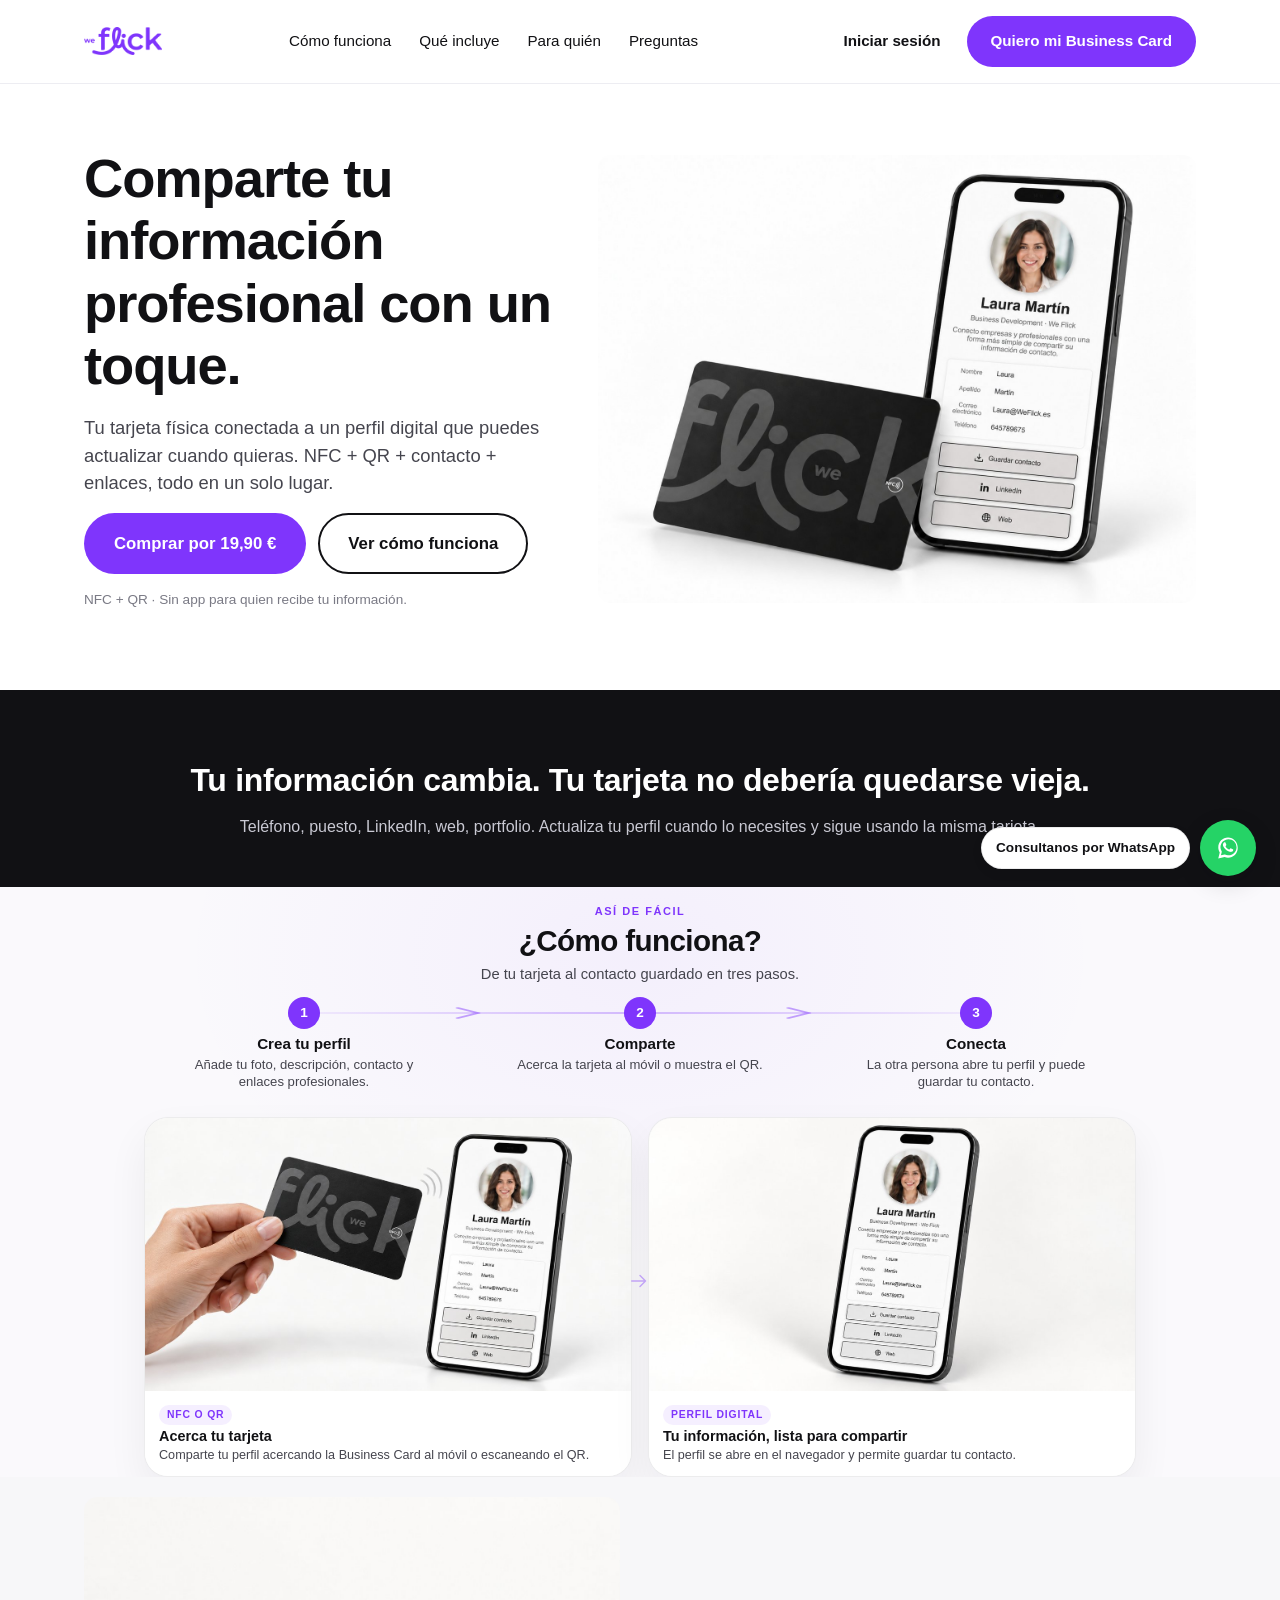
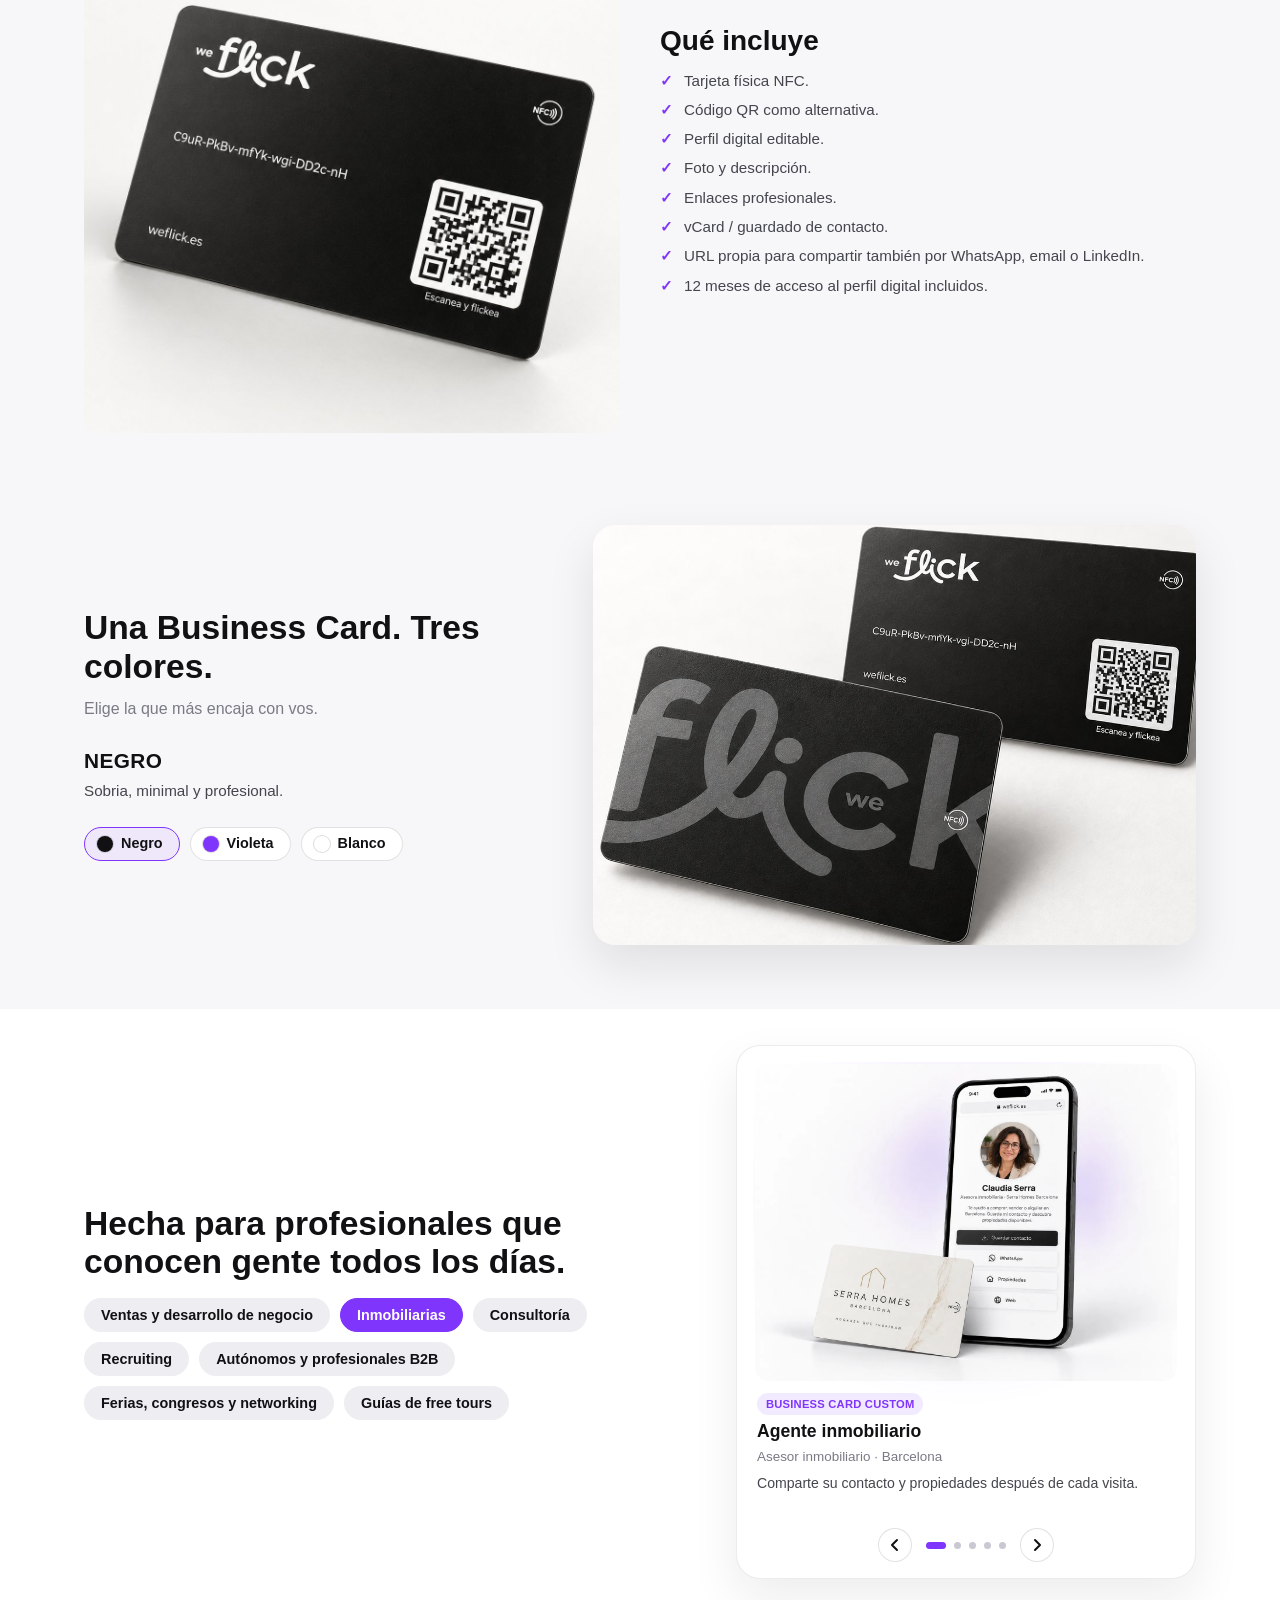
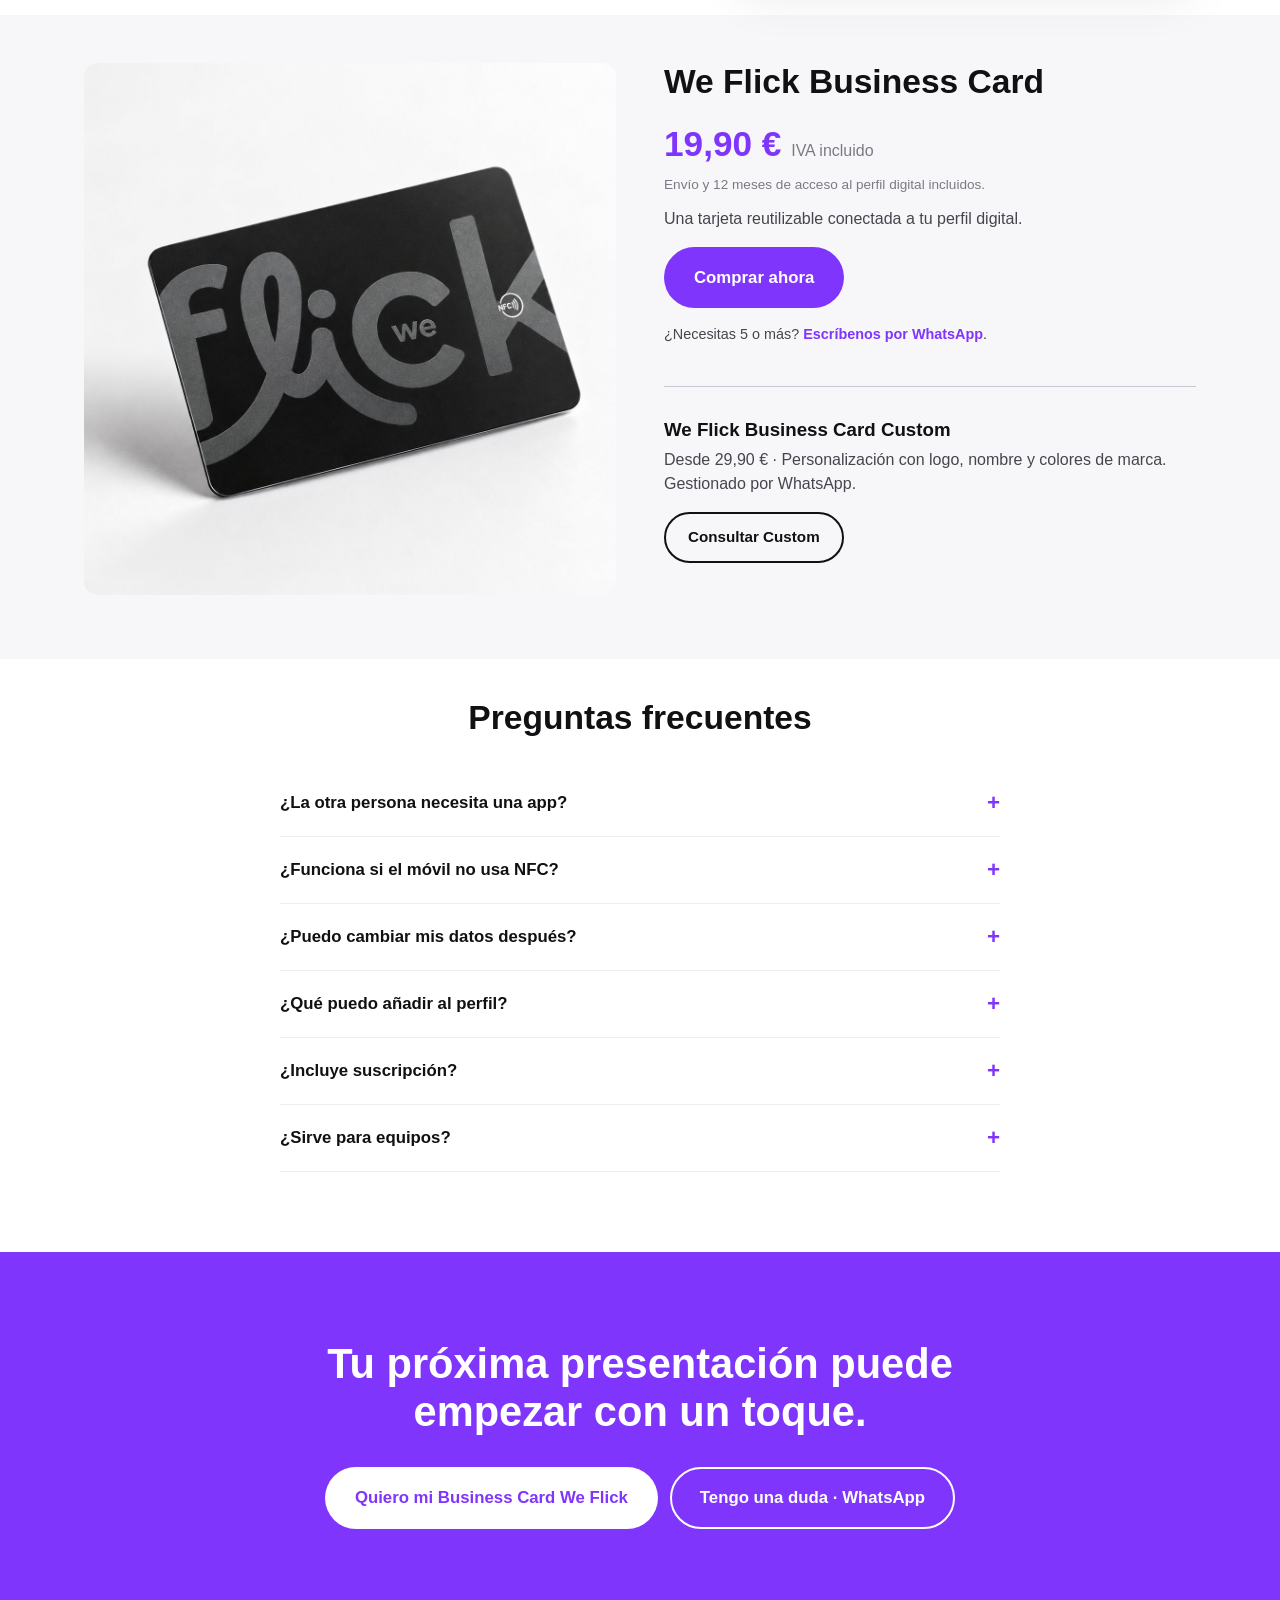
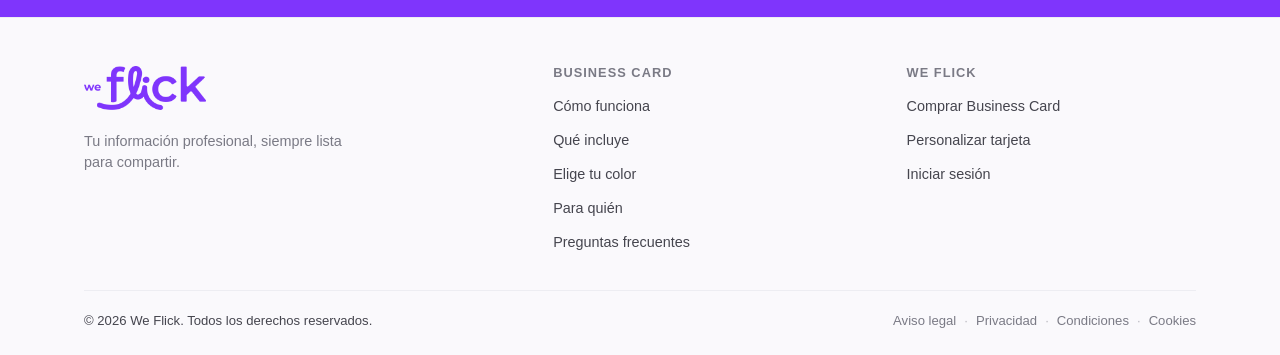
==== commit 1a4eb6e2: "Ajustar título de "Elige tu color" a "Una Business Card. Tres colores." Co-Authored-By: Claude Opus " ====
--- a/index.html
+++ b/index.html
@@ -165,7 +165,7 @@
       <span class="colores__halo" aria-hidden="true"></span>
       <div class="container colores__inner">
         <div class="colores__copy">
-          <h2 class="section-title">Una We Flick. Tres colores.</h2>
+          <h2 class="section-title">Una Business Card. Tres colores.</h2>
           <p class="colores__subtitle">Elige la que más encaja con vos.</p>
 
           <div class="colores__meta" aria-live="polite">
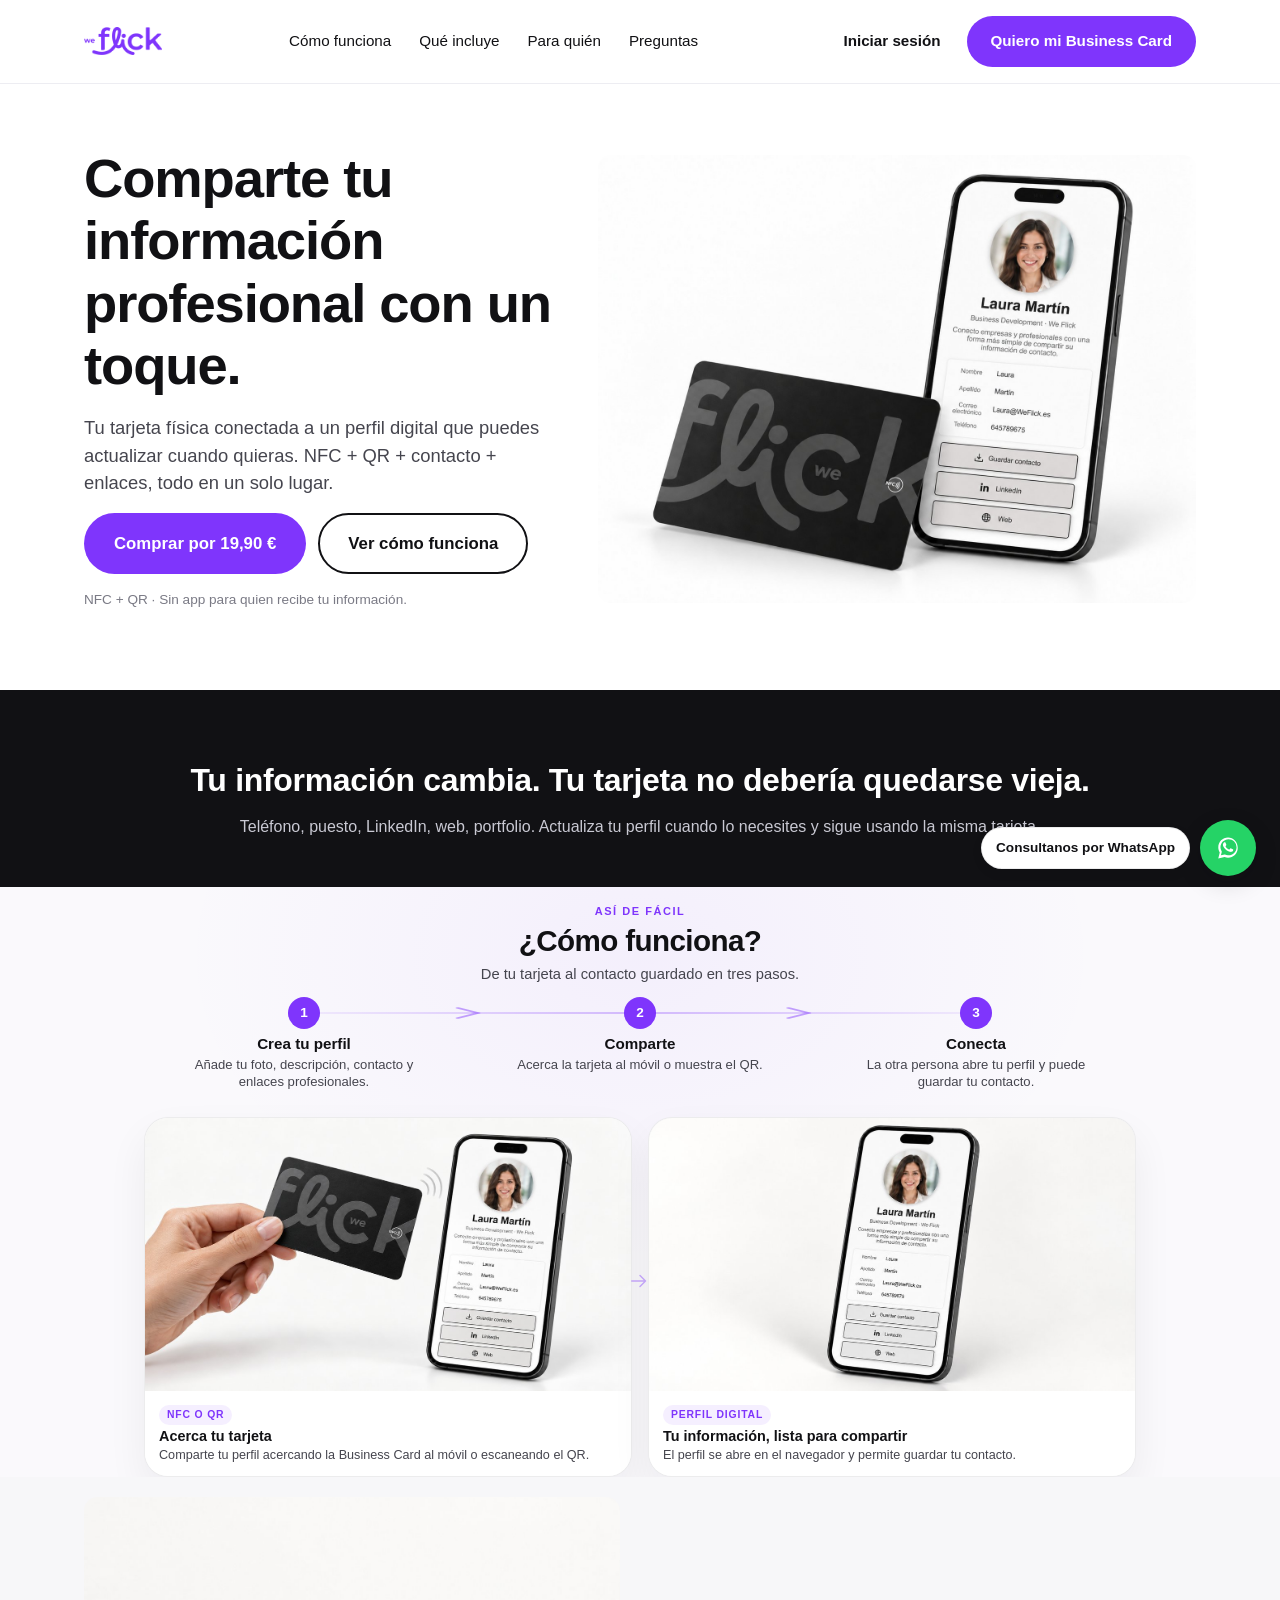
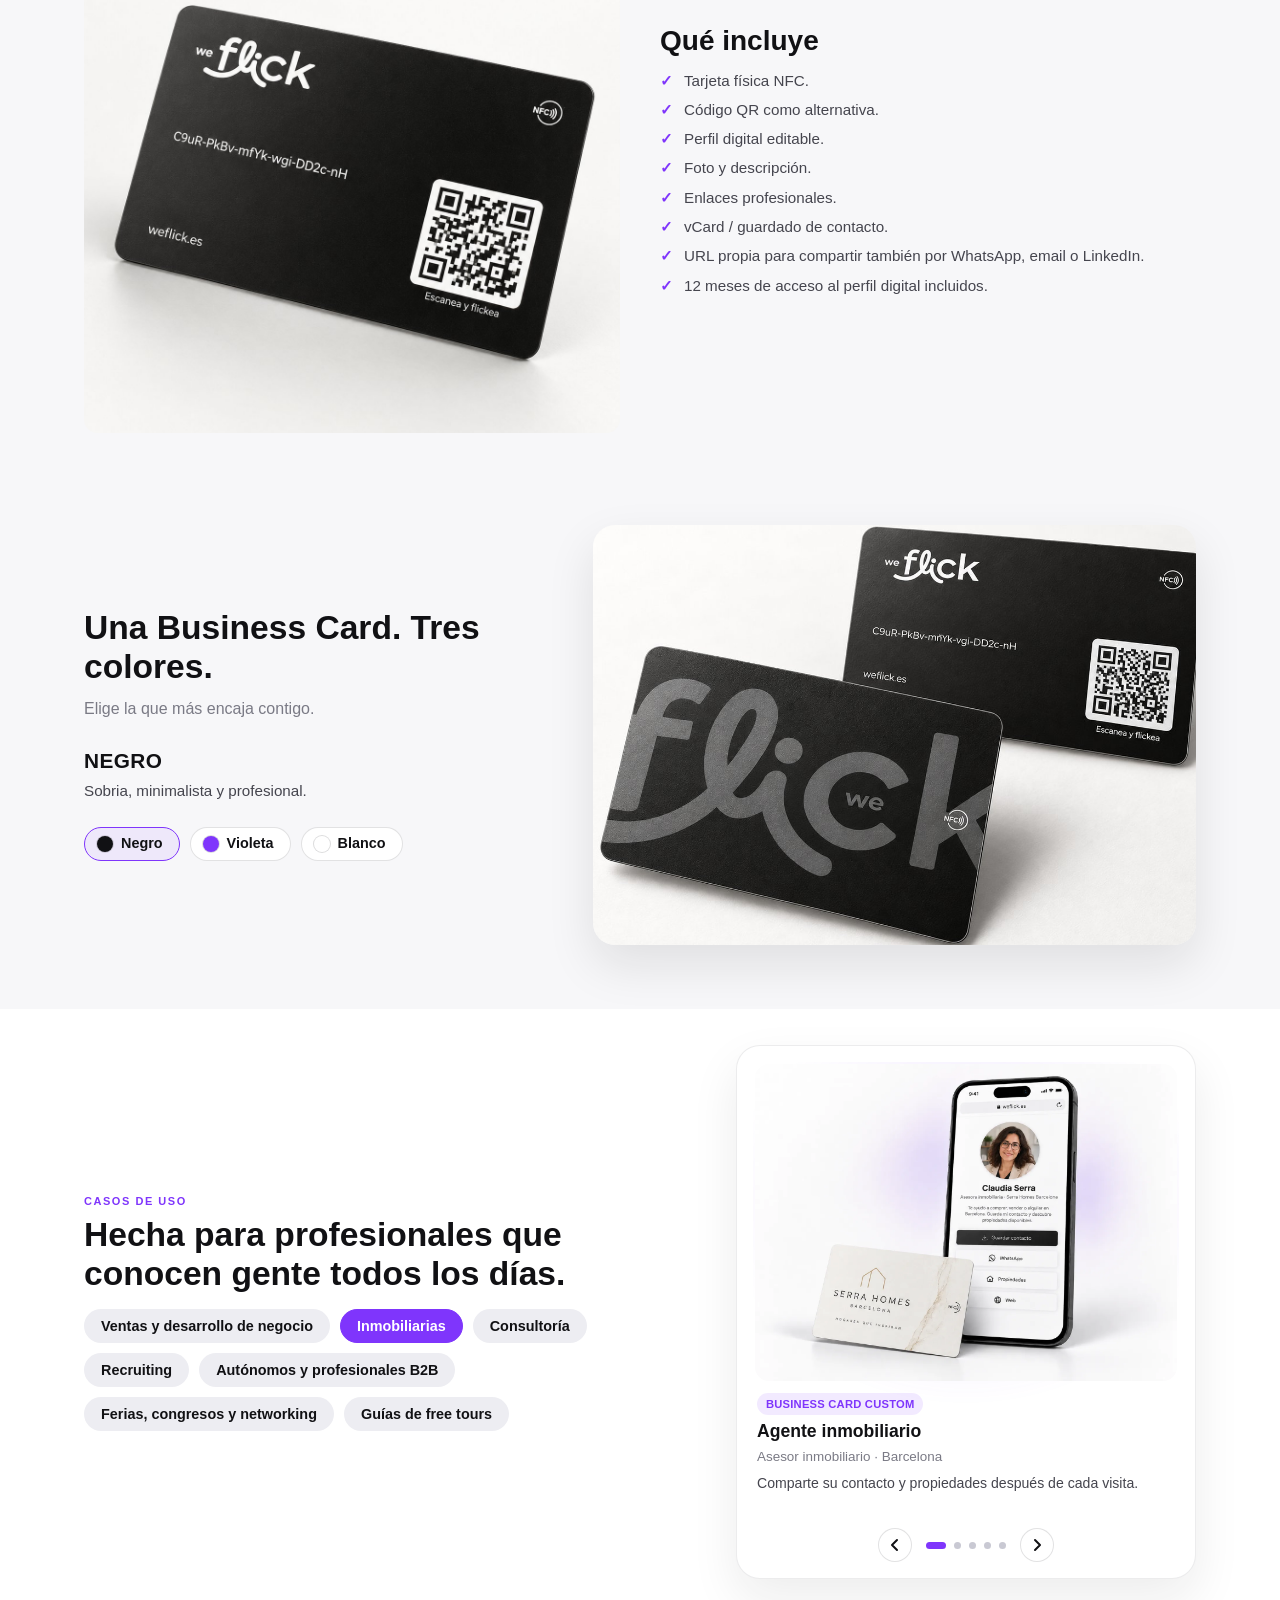
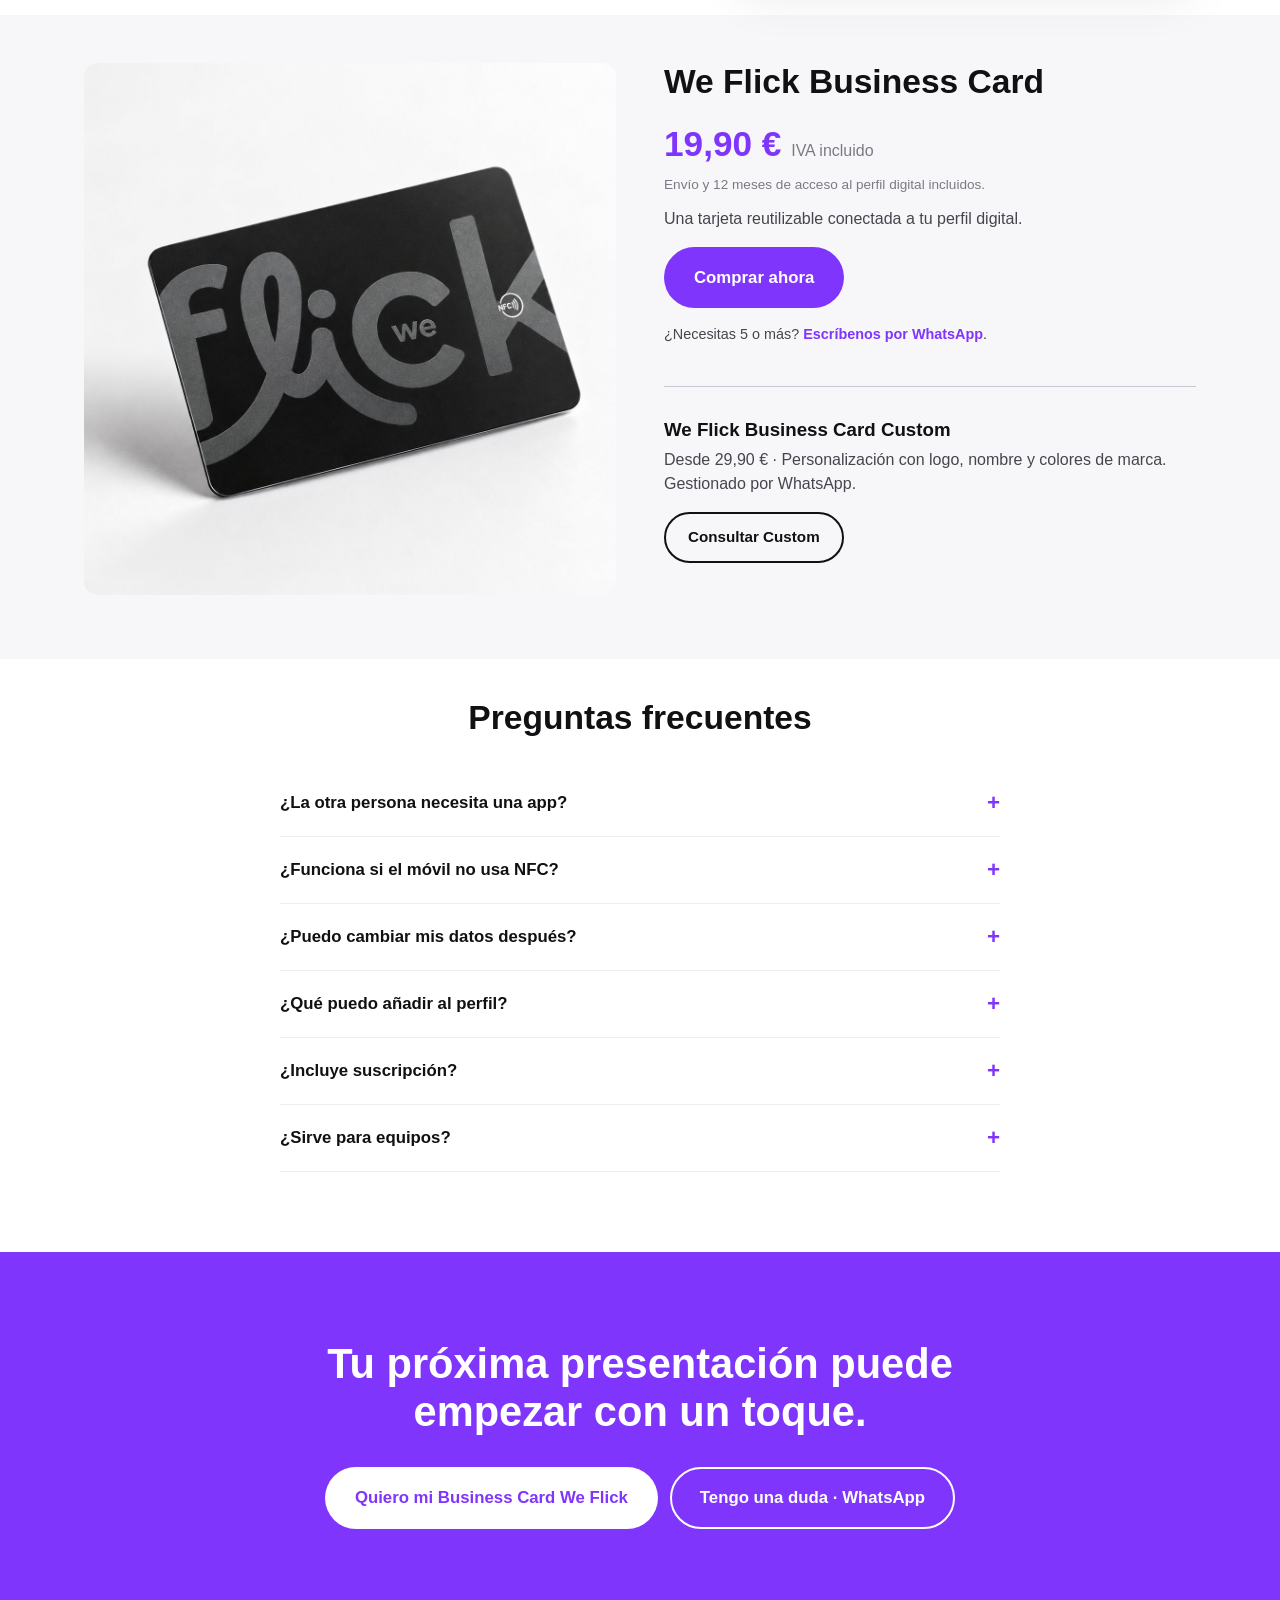
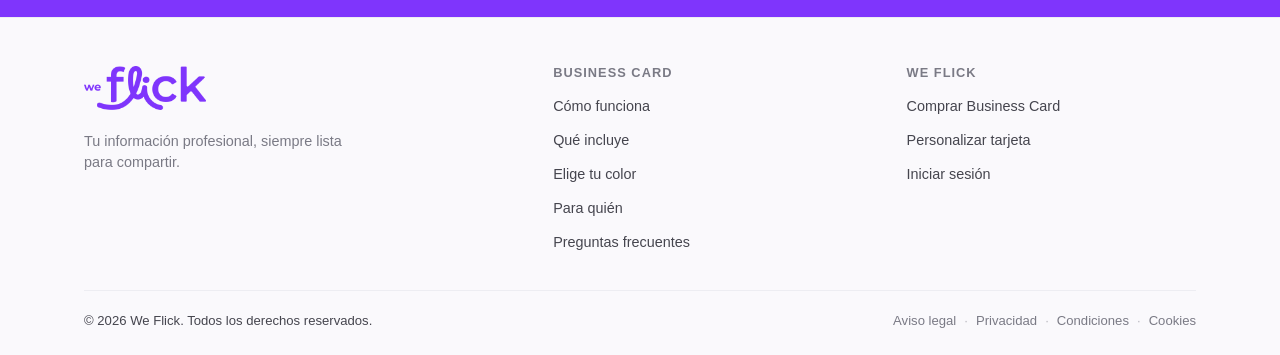
==== commit 2bfcf8ad: "Header móvil, casos de uso, copy España y cierre de menú 1. Header móvil (≤720px):    - Ocultar el C" ====
--- a/index.html
+++ b/index.html
@@ -166,11 +166,11 @@
       <div class="container colores__inner">
         <div class="colores__copy">
           <h2 class="section-title">Una Business Card. Tres colores.</h2>
-          <p class="colores__subtitle">Elige la que más encaja con vos.</p>
+          <p class="colores__subtitle">Elige la que más encaja contigo.</p>
 
           <div class="colores__meta" aria-live="polite">
             <p class="colores__name" data-colores-name>Negro</p>
-            <p class="colores__desc" data-colores-desc>Sobria, minimal y profesional.</p>
+            <p class="colores__desc" data-colores-desc>Sobria, minimalista y profesional.</p>
           </div>
 
           <div class="colores__selector" role="group" aria-label="Selector de color">
@@ -206,6 +206,7 @@
     <section class="para-quien" id="para-quien">
       <div class="container para-quien__inner">
         <div class="para-quien__copy">
+          <p class="para-quien__eyebrow">Casos de uso</p>
           <h2 class="section-title">Hecha para profesionales que conocen gente todos los días.</h2>
           <ul class="tags">
             <li><button type="button" class="tags__btn" data-slide-target="5">Ventas y desarrollo de negocio</button></li>
@@ -218,7 +219,7 @@
           </ul>
         </div>
         <div class="para-quien__visual">
-          <div class="perfiles" data-perfiles aria-roledescription="carousel" aria-label="Perfiles profesionales que usan We Flick">
+          <div class="perfiles" data-perfiles aria-roledescription="carousel" aria-label="Ejemplos de perfiles profesionales con We Flick">
             <div class="perfiles__viewport">
               <div class="perfiles__track" data-track>
                 <article class="perfiles__slide is-active" data-slide="1" aria-roledescription="slide" aria-label="1 de 5">
--- a/css/styles.css
+++ b/css/styles.css
@@ -561,6 +561,14 @@
   grid-template-columns: 1.08fr 0.92fr;
   gap: 40px;
   align-items: center;
+}
+.para-quien__eyebrow {
+  margin: 0 0 6px;
+  font-size: 11px;
+  font-weight: 600;
+  letter-spacing: 0.14em;
+  text-transform: uppercase;
+  color: var(--violet);
 }
 .tags { display: flex; flex-wrap: wrap; gap: 10px; list-style: none; padding: 0; margin: 0; }
 .tags li { list-style: none; }
@@ -961,8 +969,20 @@
     display: none;
   }
   .nav.is-open { display: flex; }
-  .nav-toggle { display: flex; }
-  .header__actions .btn--ghost { display: none; }
+  .nav-toggle { display: flex; order: 3; }
+  .header__inner { gap: 8px; }
+  .header__actions {
+    display: flex;
+    align-items: center;
+    margin-left: auto;
+    order: 2;
+  }
+  .header__actions .btn--primary { display: none; }
+  .header__actions .btn--ghost {
+    display: inline-flex;
+    padding: 10px 12px;
+    font-size: 0.9rem;
+  }
 
   .colores { padding: 40px 0; }
   .colores .section-title { text-align: left; }
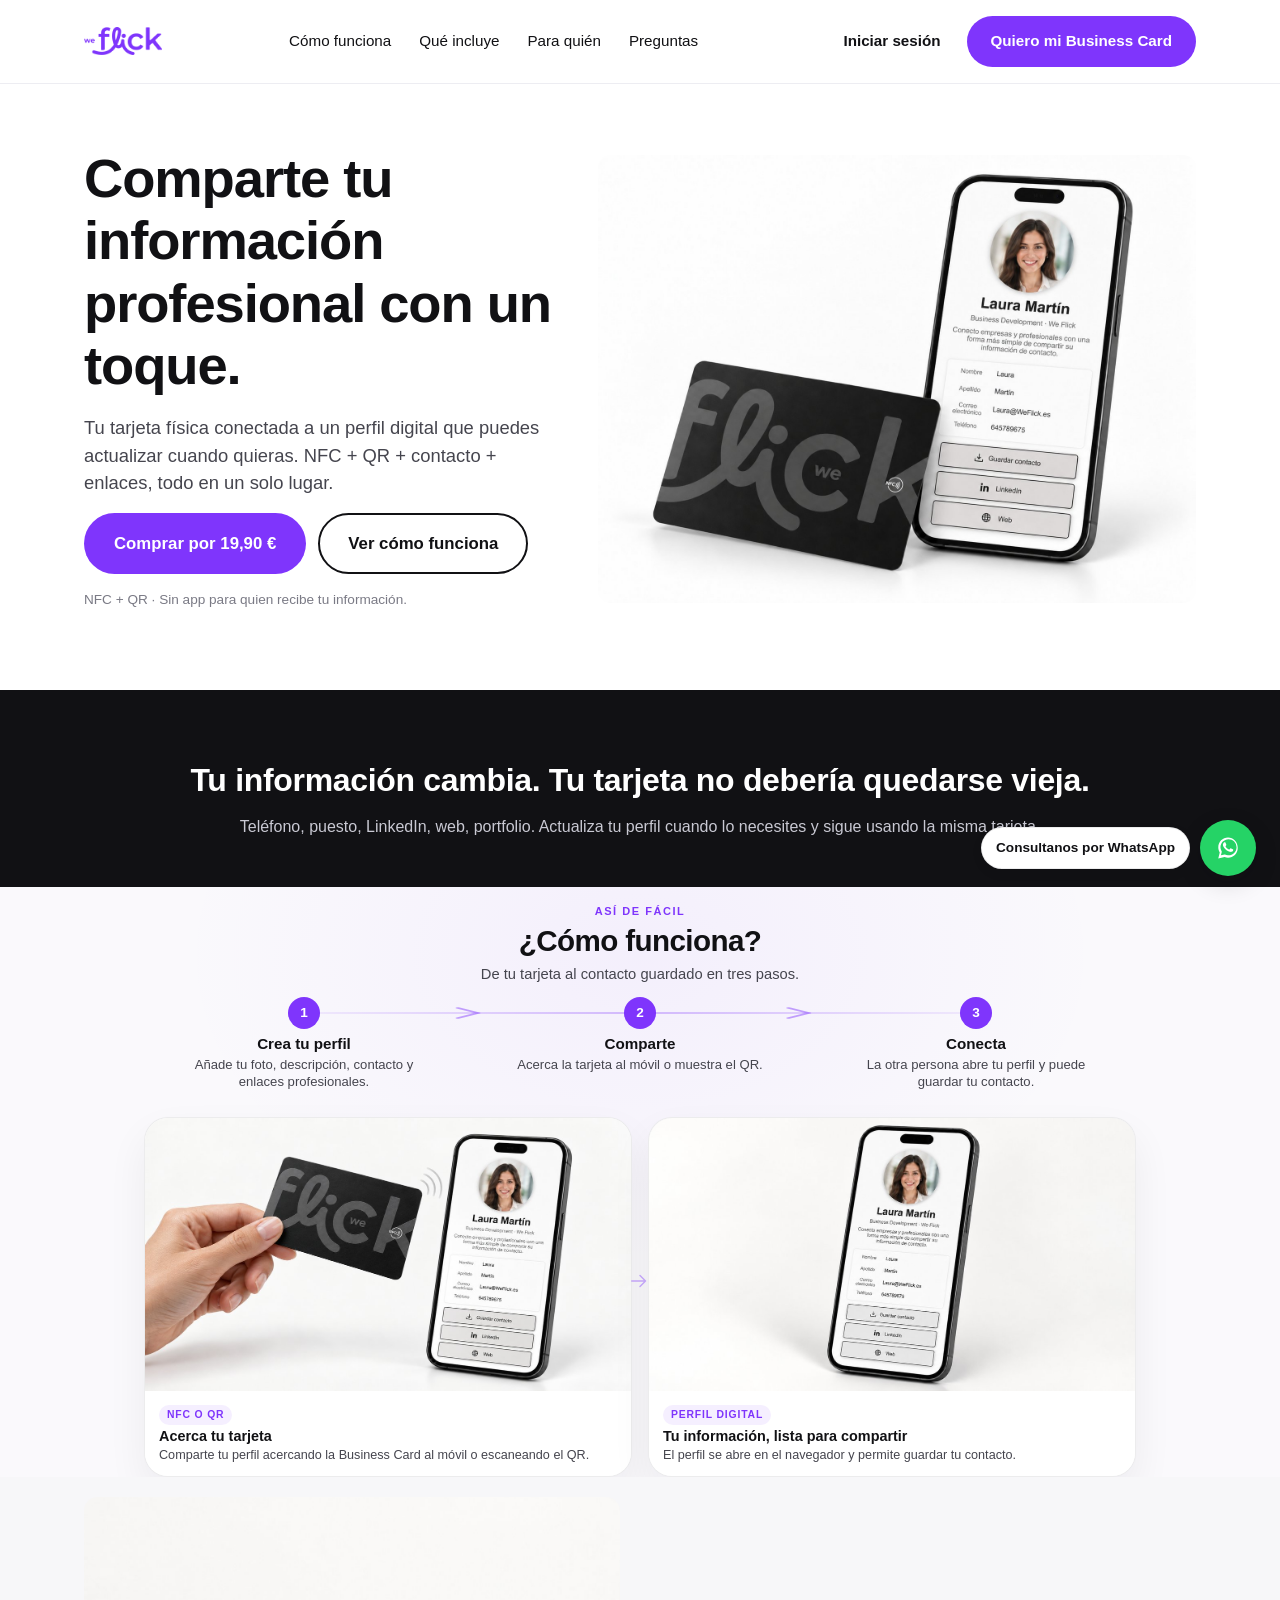
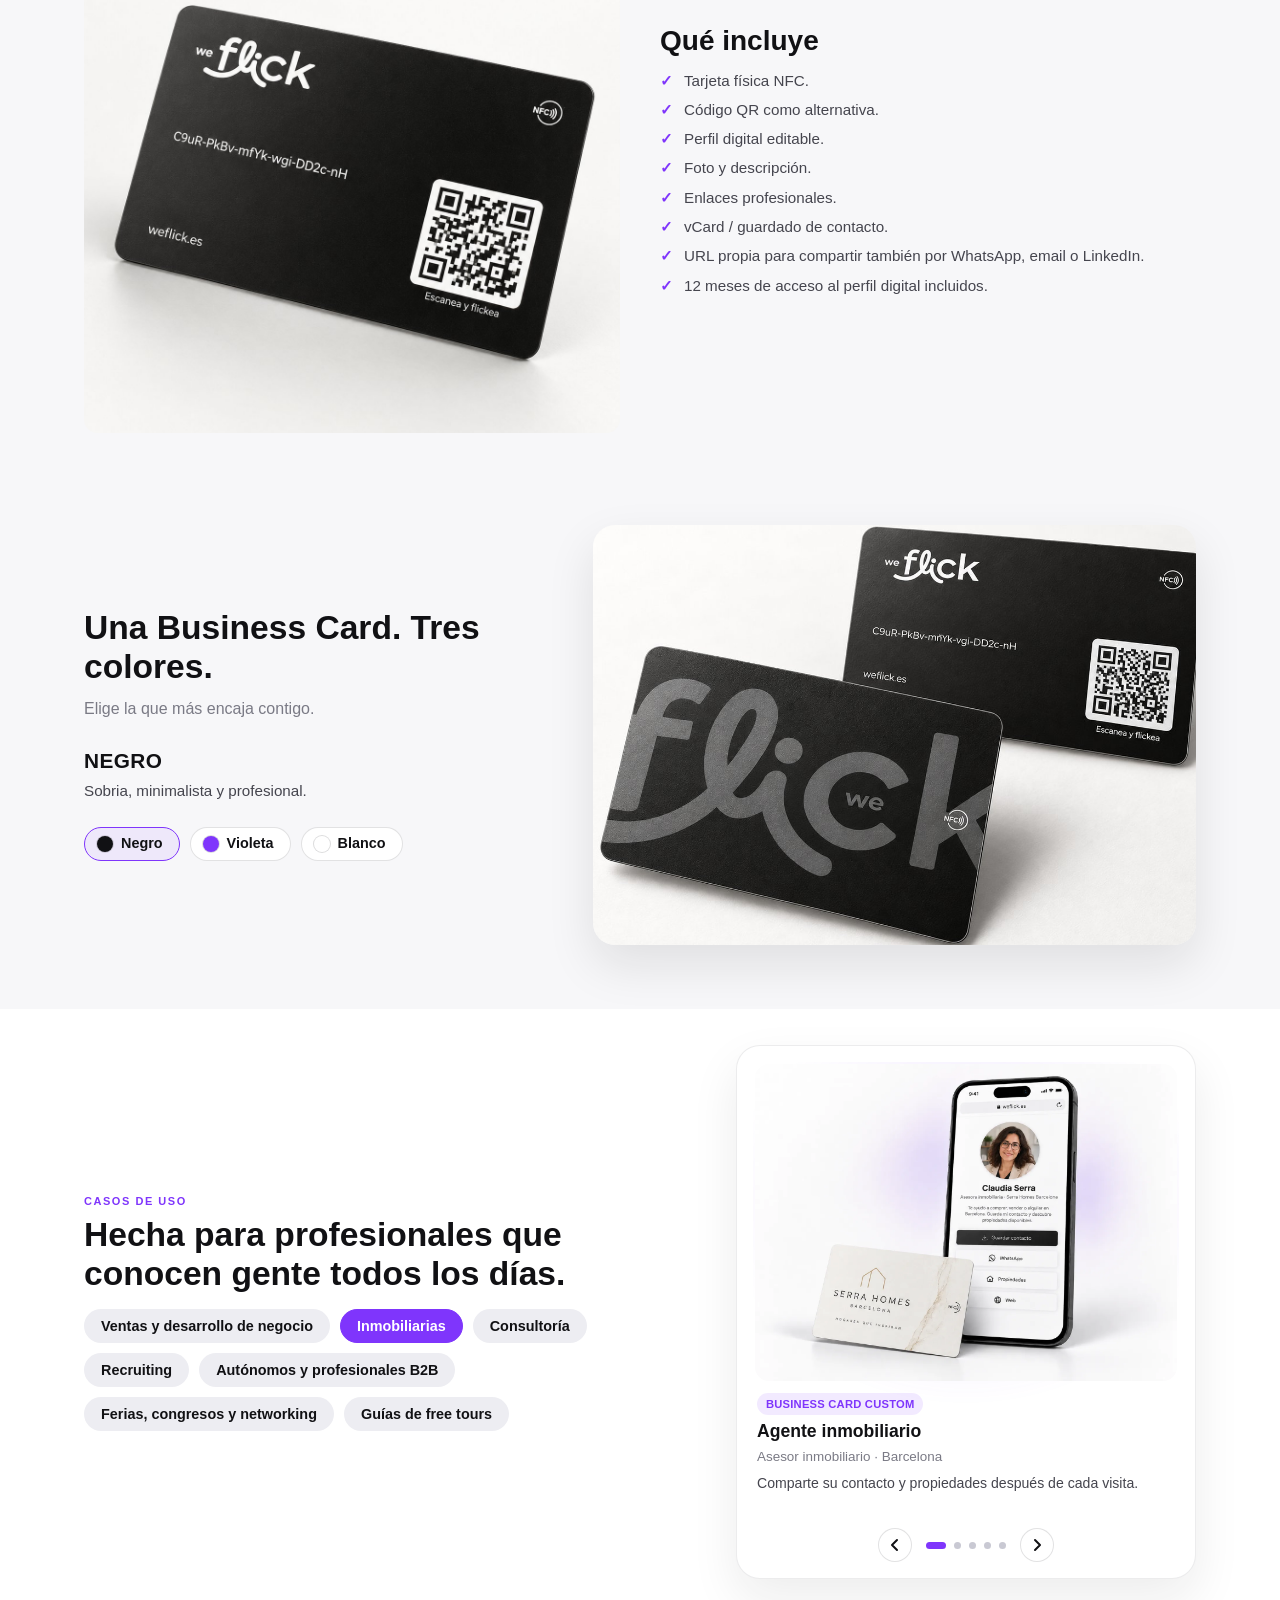
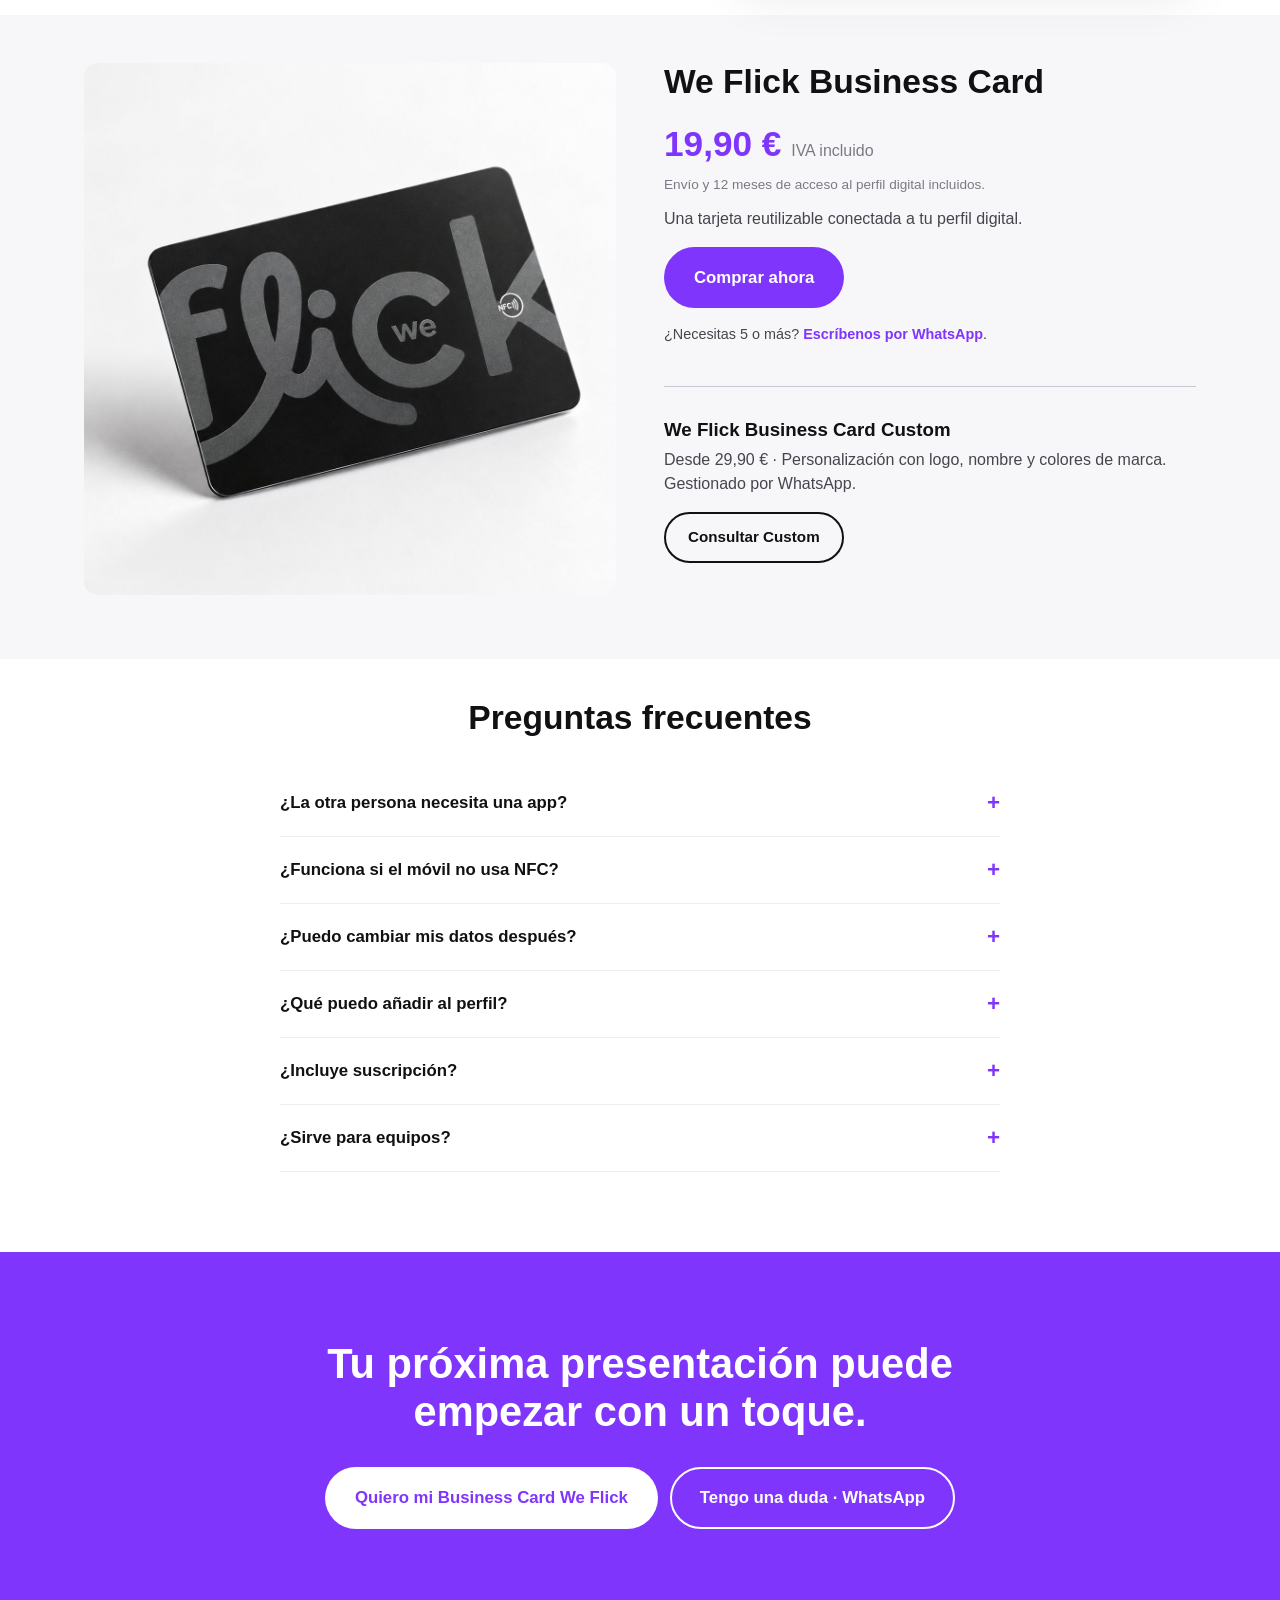
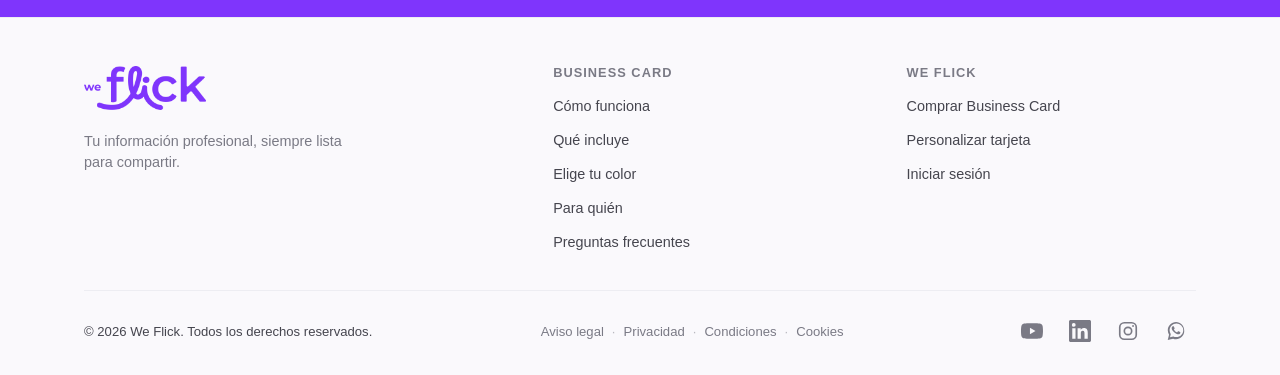
==== commit ee7d993b: "Añadir enlaces oficiales de redes sociales al footer - Nuevo bloque .footer__social en el footer con" ====
--- a/index.html
+++ b/index.html
@@ -449,6 +449,20 @@
           <span aria-hidden="true">·</span>
           <a href="cookies/">Cookies</a>
         </nav>
+        <nav class="footer__social" aria-label="Redes sociales de We Flick">
+          <a href="https://www.youtube.com/channel/UCNX-7kVo-uH6JO55cZQGRDw" target="_blank" rel="noopener noreferrer" aria-label="We Flick en YouTube">
+            <svg aria-hidden="true" viewBox="0 0 24 24" fill="currentColor"><path d="M23.5 6.19a3.02 3.02 0 0 0-2.13-2.14C19.46 3.5 12 3.5 12 3.5s-7.46 0-9.37.55A3.02 3.02 0 0 0 .5 6.19C0 8.1 0 12 0 12s0 3.9.5 5.81a3.02 3.02 0 0 0 2.13 2.14C4.54 20.5 12 20.5 12 20.5s7.46 0 9.37-.55a3.02 3.02 0 0 0 2.13-2.14C24 15.9 24 12 24 12s0-3.9-.5-5.81zM9.75 15.57V8.43L15.82 12l-6.07 3.57z"/></svg>
+          </a>
+          <a href="https://www.linkedin.com/company/weflick/?viewAsMember=true" target="_blank" rel="noopener noreferrer" aria-label="We Flick en LinkedIn">
+            <svg aria-hidden="true" viewBox="0 0 24 24" fill="currentColor"><path d="M20.45 20.45h-3.55v-5.57c0-1.33-.02-3.04-1.85-3.04-1.86 0-2.14 1.45-2.14 2.95v5.66H9.36V9h3.41v1.56h.05a3.74 3.74 0 0 1 3.37-1.85c3.6 0 4.27 2.37 4.27 5.46v6.28zM5.34 7.43a2.06 2.06 0 1 1 0-4.11 2.06 2.06 0 0 1 0 4.11zM7.12 20.45H3.56V9h3.56v11.45zM22.22 0H1.77C.79 0 0 .77 0 1.72v20.56C0 23.23.79 24 1.77 24h20.45c.98 0 1.78-.77 1.78-1.72V1.72C24 .77 23.2 0 22.22 0z"/></svg>
+          </a>
+          <a href="https://www.instagram.com/weflick.es/" target="_blank" rel="noopener noreferrer" aria-label="We Flick en Instagram">
+            <svg aria-hidden="true" viewBox="0 0 24 24" fill="none" stroke="currentColor" stroke-width="1.8" stroke-linecap="round" stroke-linejoin="round"><rect x="3" y="3" width="18" height="18" rx="5"/><circle cx="12" cy="12" r="4"/><circle cx="17.5" cy="6.5" r="1" fill="currentColor" stroke="none"/></svg>
+          </a>
+          <a href="https://wa.me/34695287032?text=Hola%2C%20tengo%20una%20duda%20sobre%20We%20Flick" target="_blank" rel="noopener noreferrer" aria-label="Contactar con We Flick por WhatsApp">
+            <svg aria-hidden="true" viewBox="0 0 32 32" fill="currentColor"><path d="M16.02 3C9.4 3 4.04 8.36 4.04 14.98c0 2.36.67 4.55 1.83 6.42L4 29l7.79-1.83a11.9 11.9 0 0 0 4.23.78h.01c6.6 0 11.96-5.36 11.96-11.97C28 8.36 22.62 3 16.02 3zm0 21.77h-.01a9.9 9.9 0 0 1-3.83-.75l-.27-.11-4.62 1.08 1.11-4.5-.14-.28a9.85 9.85 0 0 1-1.53-5.23c0-5.46 4.44-9.9 9.91-9.9 2.65 0 5.13 1.03 7 2.9a9.83 9.83 0 0 1 2.9 7c0 5.47-4.45 9.9-9.92 9.9zm5.65-7.4c-.31-.16-1.83-.9-2.11-1-.28-.1-.49-.16-.7.16-.2.31-.8 1-.98 1.2-.18.2-.36.23-.66.08-.31-.16-1.3-.48-2.48-1.53-.92-.82-1.53-1.83-1.71-2.14-.18-.31-.02-.48.13-.63.14-.13.31-.36.47-.54.15-.18.2-.31.31-.51.1-.21.05-.39-.03-.55-.08-.16-.7-1.69-.96-2.31-.25-.6-.51-.52-.7-.53-.18-.01-.39-.01-.6-.01-.21 0-.55.08-.83.39-.28.31-1.09 1.07-1.09 2.6 0 1.54 1.12 3.02 1.28 3.23.16.21 2.2 3.36 5.34 4.71.75.32 1.33.51 1.78.65.75.24 1.43.2 1.97.12.6-.09 1.83-.75 2.09-1.47.26-.72.26-1.34.18-1.47-.07-.13-.28-.21-.59-.36z"/></svg>
+          </a>
+        </nav>
       </div>
     </div>
   </footer>
--- a/css/styles.css
+++ b/css/styles.css
@@ -1095,6 +1095,36 @@
 .footer__legal a:hover { color: var(--violet); }
 .footer__legal span { opacity: 0.5; }
 
+.footer__social {
+  display: inline-flex;
+  align-items: center;
+  gap: 8px;
+}
+.footer__social a {
+  width: 40px;
+  height: 40px;
+  border-radius: 999px;
+  display: inline-flex;
+  align-items: center;
+  justify-content: center;
+  color: var(--gray-500);
+  transition: color 0.2s ease, background-color 0.2s ease, transform 0.2s ease;
+}
+.footer__social a:hover {
+  color: var(--violet);
+  background: rgba(127, 53, 252, 0.06);
+  transform: translateY(-1px);
+}
+.footer__social a:focus-visible {
+  outline: 2px solid var(--violet);
+  outline-offset: 2px;
+}
+.footer__social svg {
+  width: 22px;
+  height: 22px;
+  display: block;
+}
+
 /* Páginas legales */
 .legal-page { padding: 64px 24px 80px; background: var(--white); }
 .legal-page__container {
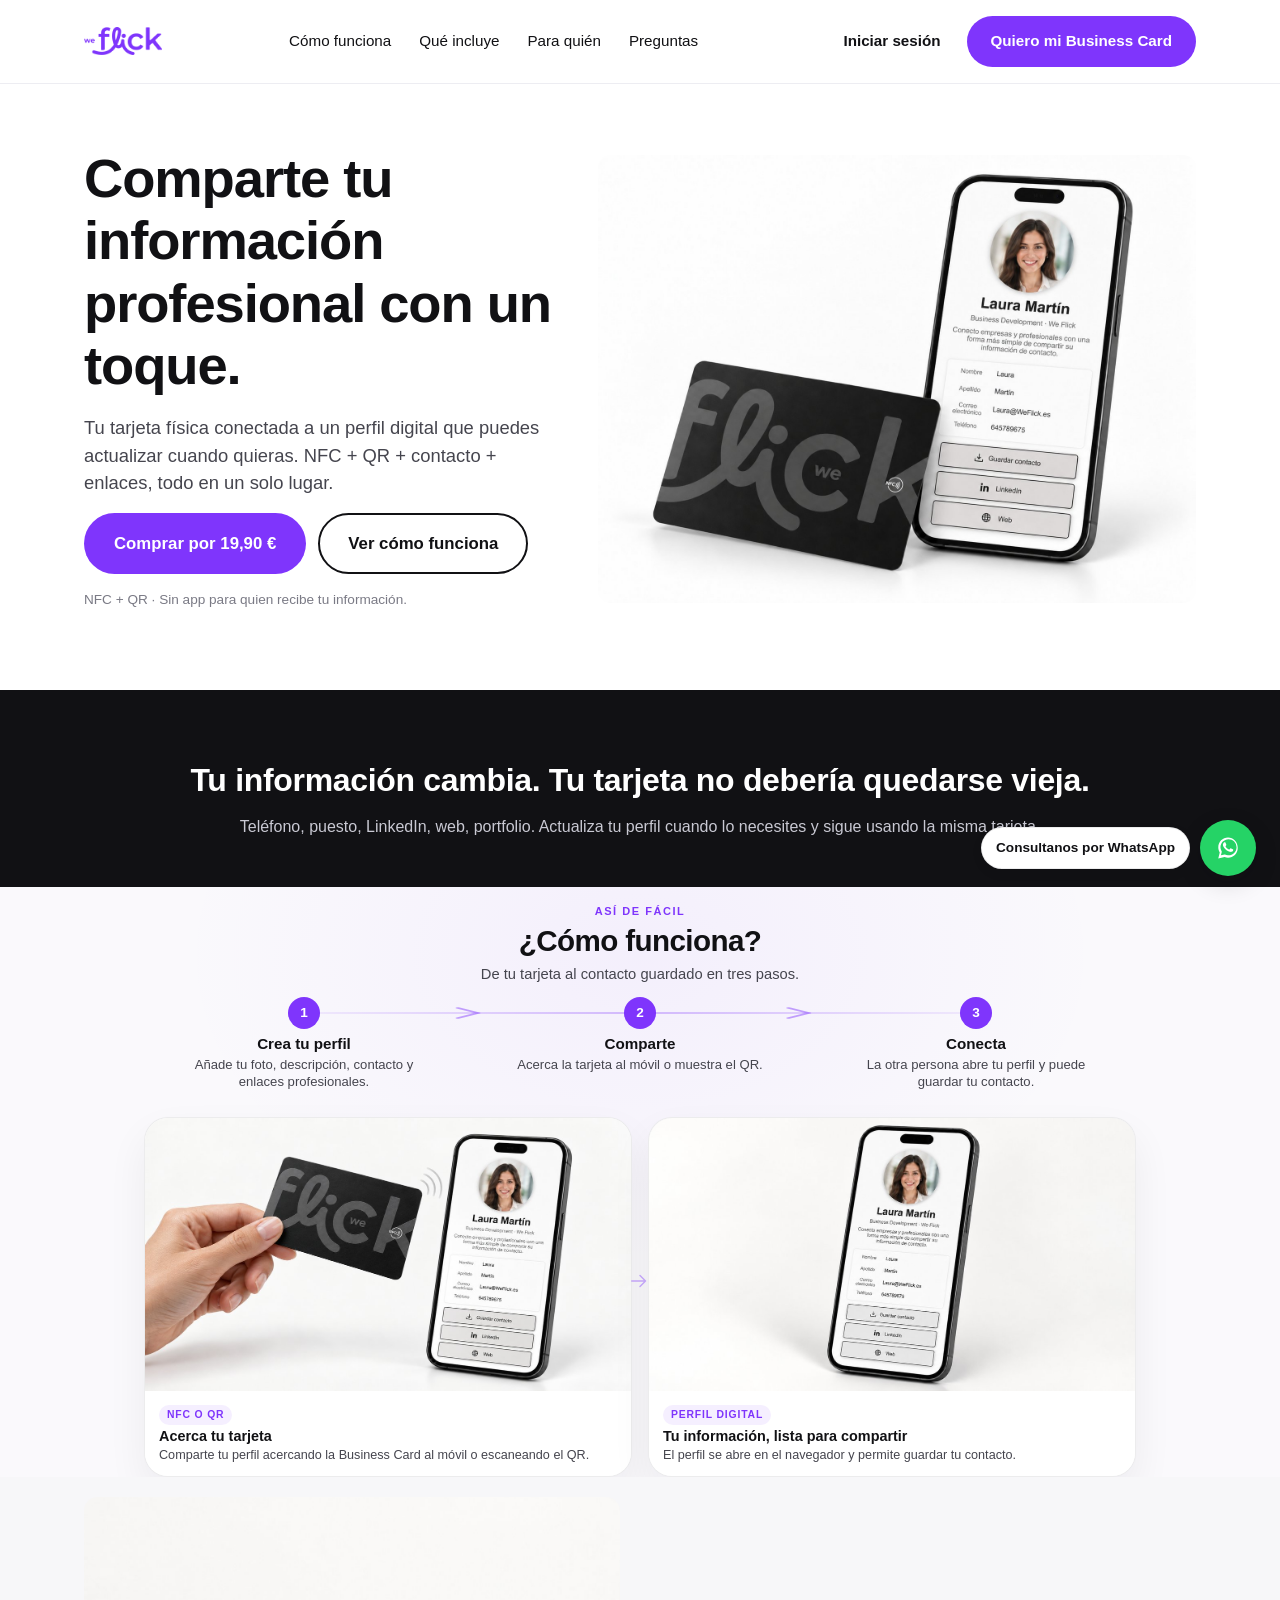
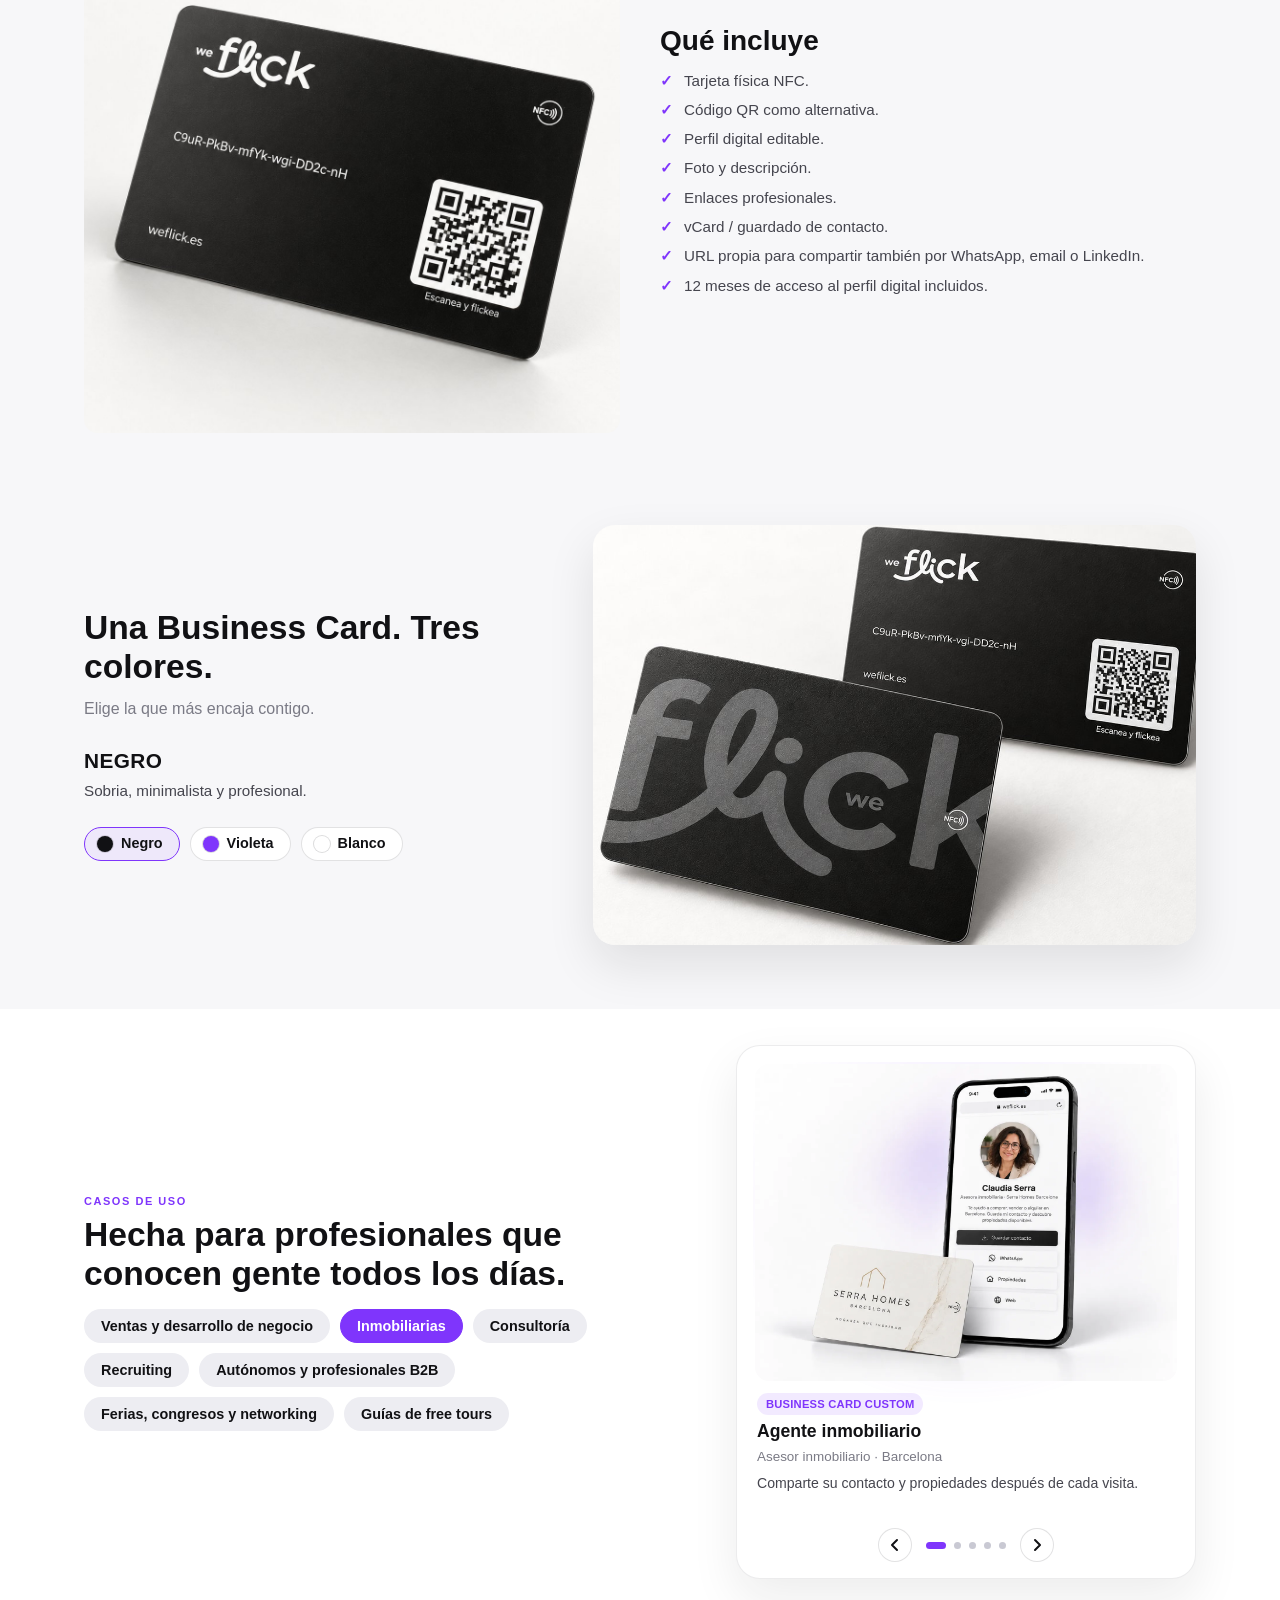
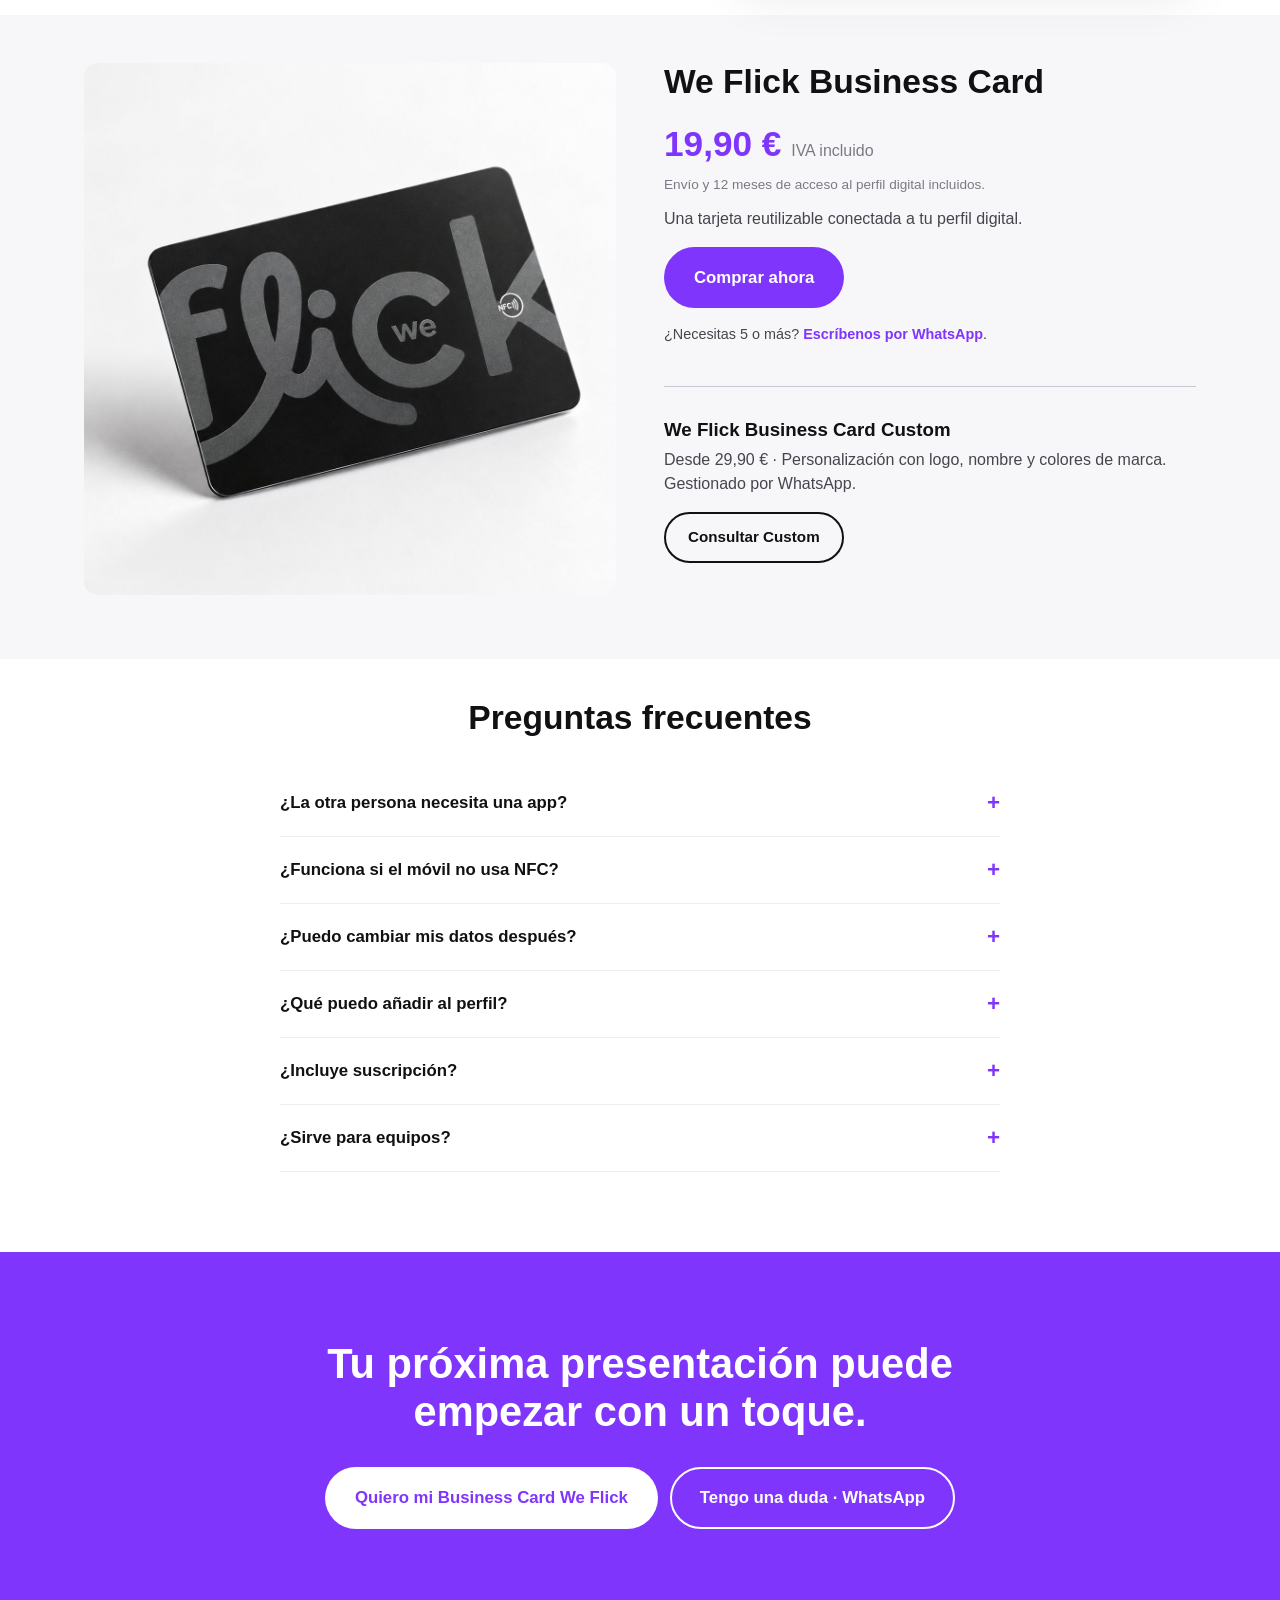
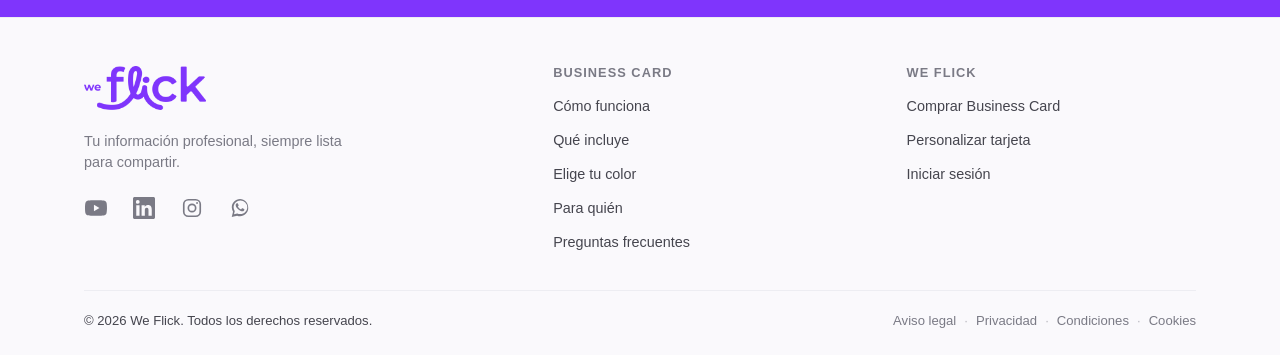
==== commit 935d1e1f: "Reubicar iconos sociales bajo el texto de la marca en el footer - Mover el bloque .footer__social de" ====
--- a/index.html
+++ b/index.html
@@ -418,38 +418,7 @@
         <div class="footer__brand">
           <span class="logo logo--footer"><img src="assets/img/logo.png" alt="We Flick" class="logo__img" /></span>
           <p class="footer__brand-text">Tu información profesional, siempre lista para compartir.</p>
-        </div>
-        <div class="footer__col">
-          <h3 class="footer__heading">Business Card</h3>
-          <ul class="footer__links">
-            <li><a href="#como-funciona">Cómo funciona</a></li>
-            <li><a href="#que-incluye">Qué incluye</a></li>
-            <li><a href="#colores">Elige tu color</a></li>
-            <li><a href="#para-quien">Para quién</a></li>
-            <li><a href="#preguntas">Preguntas frecuentes</a></li>
-          </ul>
-        </div>
-        <div class="footer__col">
-          <h3 class="footer__heading">We Flick</h3>
-          <ul class="footer__links">
-            <li><a href="https://buy.stripe.com/fZu28rfyUb3SdbM4NP93y0X" target="_blank" rel="noopener" data-cta="stripe-checkout">Comprar Business Card</a></li>
-            <li><a href="https://wa.me/34695287032?text=Hola%2C%20quiero%20personalizar%20una%20Business%20Card" target="_blank" rel="noopener" data-cta="whatsapp">Personalizar tarjeta</a></li>
-            <li><a href="https://weflick.es/auth/login">Iniciar sesión</a></li>
-          </ul>
-        </div>
-      </div>
-      <div class="footer__bottom">
-        <p class="footer__copy">&copy; <span id="year"></span> We Flick. Todos los derechos reservados.</p>
-        <nav class="footer__legal" aria-label="Enlaces legales">
-          <a href="aviso-legal/">Aviso legal</a>
-          <span aria-hidden="true">·</span>
-          <a href="privacidad/">Privacidad</a>
-          <span aria-hidden="true">·</span>
-          <a href="condiciones/">Condiciones</a>
-          <span aria-hidden="true">·</span>
-          <a href="cookies/">Cookies</a>
-        </nav>
-        <nav class="footer__social" aria-label="Redes sociales de We Flick">
+          <nav class="footer__social" aria-label="Redes sociales de We Flick">
           <a href="https://www.youtube.com/channel/UCNX-7kVo-uH6JO55cZQGRDw" target="_blank" rel="noopener noreferrer" aria-label="We Flick en YouTube">
             <svg aria-hidden="true" viewBox="0 0 24 24" fill="currentColor"><path d="M23.5 6.19a3.02 3.02 0 0 0-2.13-2.14C19.46 3.5 12 3.5 12 3.5s-7.46 0-9.37.55A3.02 3.02 0 0 0 .5 6.19C0 8.1 0 12 0 12s0 3.9.5 5.81a3.02 3.02 0 0 0 2.13 2.14C4.54 20.5 12 20.5 12 20.5s7.46 0 9.37-.55a3.02 3.02 0 0 0 2.13-2.14C24 15.9 24 12 24 12s0-3.9-.5-5.81zM9.75 15.57V8.43L15.82 12l-6.07 3.57z"/></svg>
           </a>
@@ -462,6 +431,37 @@
           <a href="https://wa.me/34695287032?text=Hola%2C%20tengo%20una%20duda%20sobre%20We%20Flick" target="_blank" rel="noopener noreferrer" aria-label="Contactar con We Flick por WhatsApp">
             <svg aria-hidden="true" viewBox="0 0 32 32" fill="currentColor"><path d="M16.02 3C9.4 3 4.04 8.36 4.04 14.98c0 2.36.67 4.55 1.83 6.42L4 29l7.79-1.83a11.9 11.9 0 0 0 4.23.78h.01c6.6 0 11.96-5.36 11.96-11.97C28 8.36 22.62 3 16.02 3zm0 21.77h-.01a9.9 9.9 0 0 1-3.83-.75l-.27-.11-4.62 1.08 1.11-4.5-.14-.28a9.85 9.85 0 0 1-1.53-5.23c0-5.46 4.44-9.9 9.91-9.9 2.65 0 5.13 1.03 7 2.9a9.83 9.83 0 0 1 2.9 7c0 5.47-4.45 9.9-9.92 9.9zm5.65-7.4c-.31-.16-1.83-.9-2.11-1-.28-.1-.49-.16-.7.16-.2.31-.8 1-.98 1.2-.18.2-.36.23-.66.08-.31-.16-1.3-.48-2.48-1.53-.92-.82-1.53-1.83-1.71-2.14-.18-.31-.02-.48.13-.63.14-.13.31-.36.47-.54.15-.18.2-.31.31-.51.1-.21.05-.39-.03-.55-.08-.16-.7-1.69-.96-2.31-.25-.6-.51-.52-.7-.53-.18-.01-.39-.01-.6-.01-.21 0-.55.08-.83.39-.28.31-1.09 1.07-1.09 2.6 0 1.54 1.12 3.02 1.28 3.23.16.21 2.2 3.36 5.34 4.71.75.32 1.33.51 1.78.65.75.24 1.43.2 1.97.12.6-.09 1.83-.75 2.09-1.47.26-.72.26-1.34.18-1.47-.07-.13-.28-.21-.59-.36z"/></svg>
           </a>
+        </nav>
+        </div>
+        <div class="footer__col">
+          <h3 class="footer__heading">Business Card</h3>
+          <ul class="footer__links">
+            <li><a href="#como-funciona">Cómo funciona</a></li>
+            <li><a href="#que-incluye">Qué incluye</a></li>
+            <li><a href="#colores">Elige tu color</a></li>
+            <li><a href="#para-quien">Para quién</a></li>
+            <li><a href="#preguntas">Preguntas frecuentes</a></li>
+          </ul>
+        </div>
+        <div class="footer__col">
+          <h3 class="footer__heading">We Flick</h3>
+          <ul class="footer__links">
+            <li><a href="https://buy.stripe.com/fZu28rfyUb3SdbM4NP93y0X" target="_blank" rel="noopener" data-cta="stripe-checkout">Comprar Business Card</a></li>
+            <li><a href="https://wa.me/34695287032?text=Hola%2C%20quiero%20personalizar%20una%20Business%20Card" target="_blank" rel="noopener" data-cta="whatsapp">Personalizar tarjeta</a></li>
+            <li><a href="https://weflick.es/auth/login">Iniciar sesión</a></li>
+          </ul>
+        </div>
+      </div>
+      <div class="footer__bottom">
+        <p class="footer__copy">&copy; <span id="year"></span> We Flick. Todos los derechos reservados.</p>
+        <nav class="footer__legal" aria-label="Enlaces legales">
+          <a href="aviso-legal/">Aviso legal</a>
+          <span aria-hidden="true">·</span>
+          <a href="privacidad/">Privacidad</a>
+          <span aria-hidden="true">·</span>
+          <a href="condiciones/">Condiciones</a>
+          <span aria-hidden="true">·</span>
+          <a href="cookies/">Cookies</a>
         </nav>
       </div>
     </div>
--- a/css/styles.css
+++ b/css/styles.css
@@ -1100,6 +1100,11 @@
   align-items: center;
   gap: 8px;
 }
+.footer__brand .footer__social {
+  display: flex;
+  margin-top: 14px;
+  margin-left: -8px;
+}
 .footer__social a {
   width: 40px;
   height: 40px;
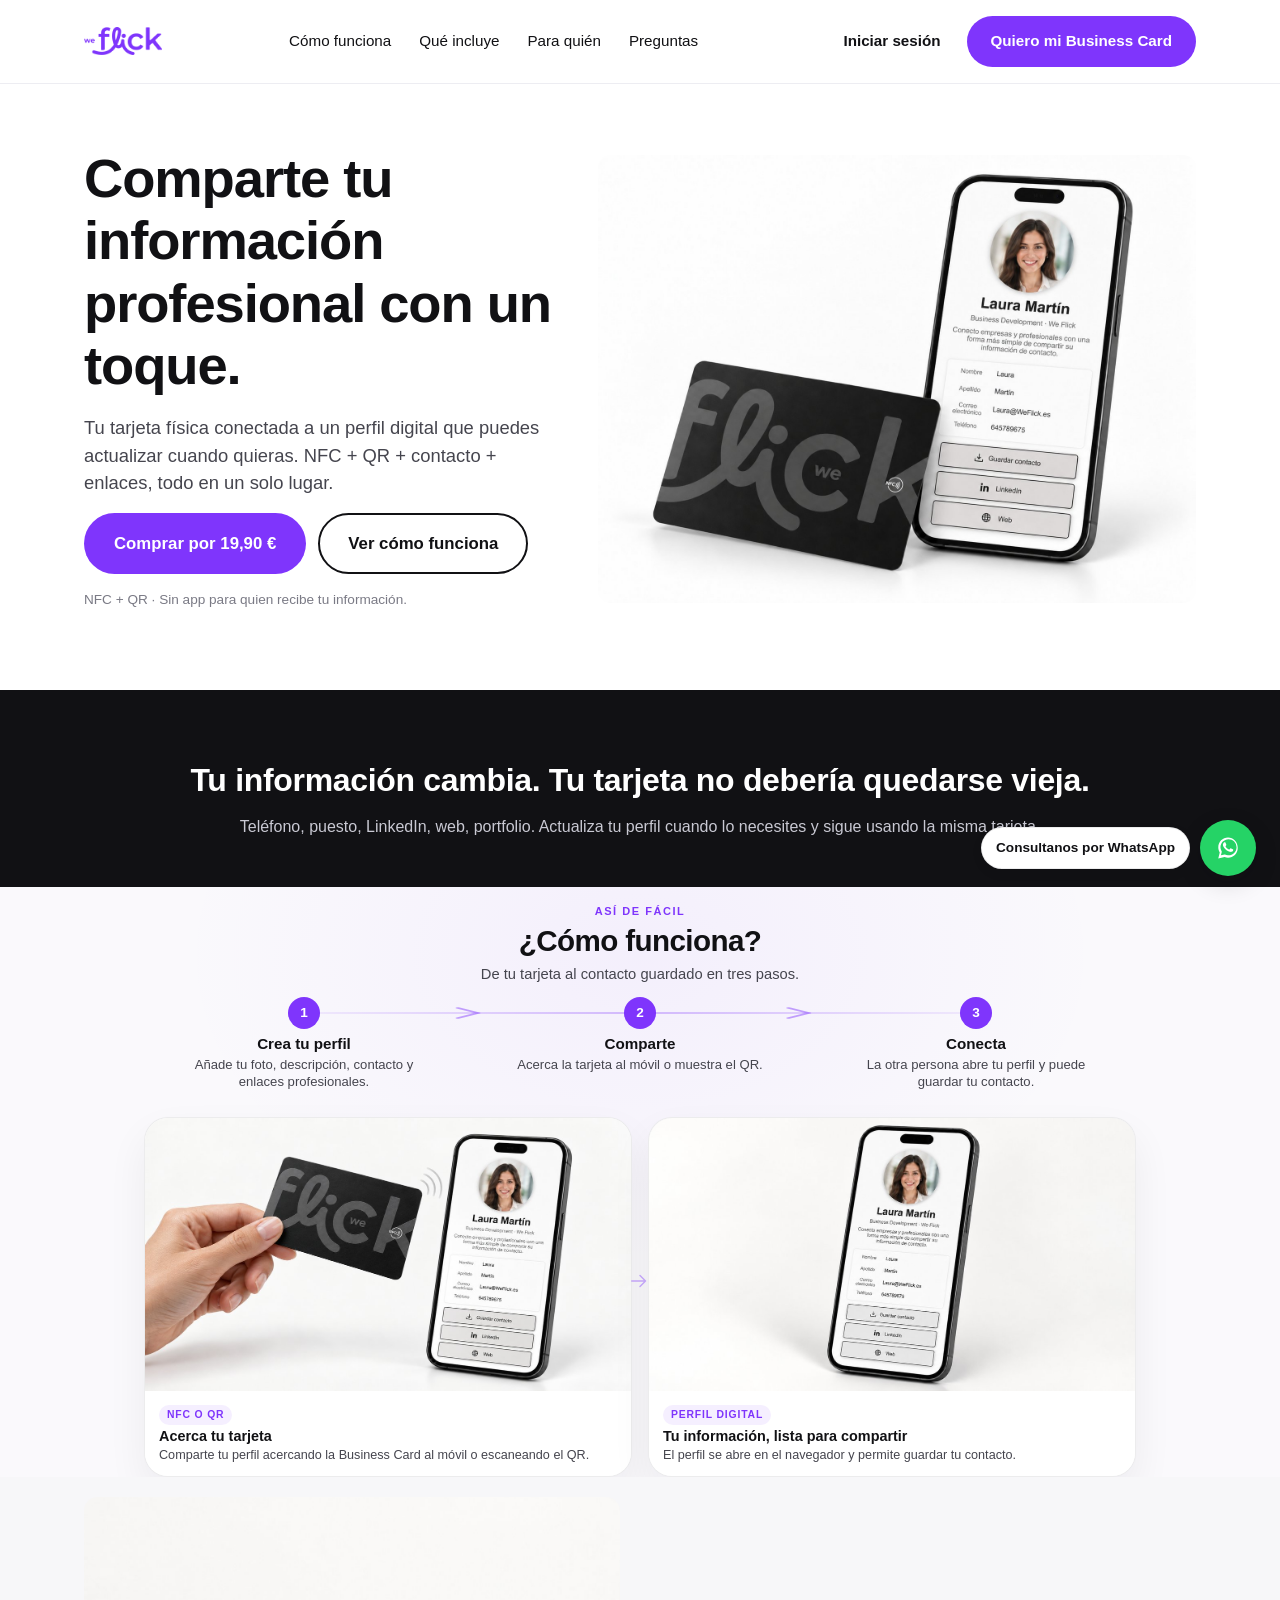
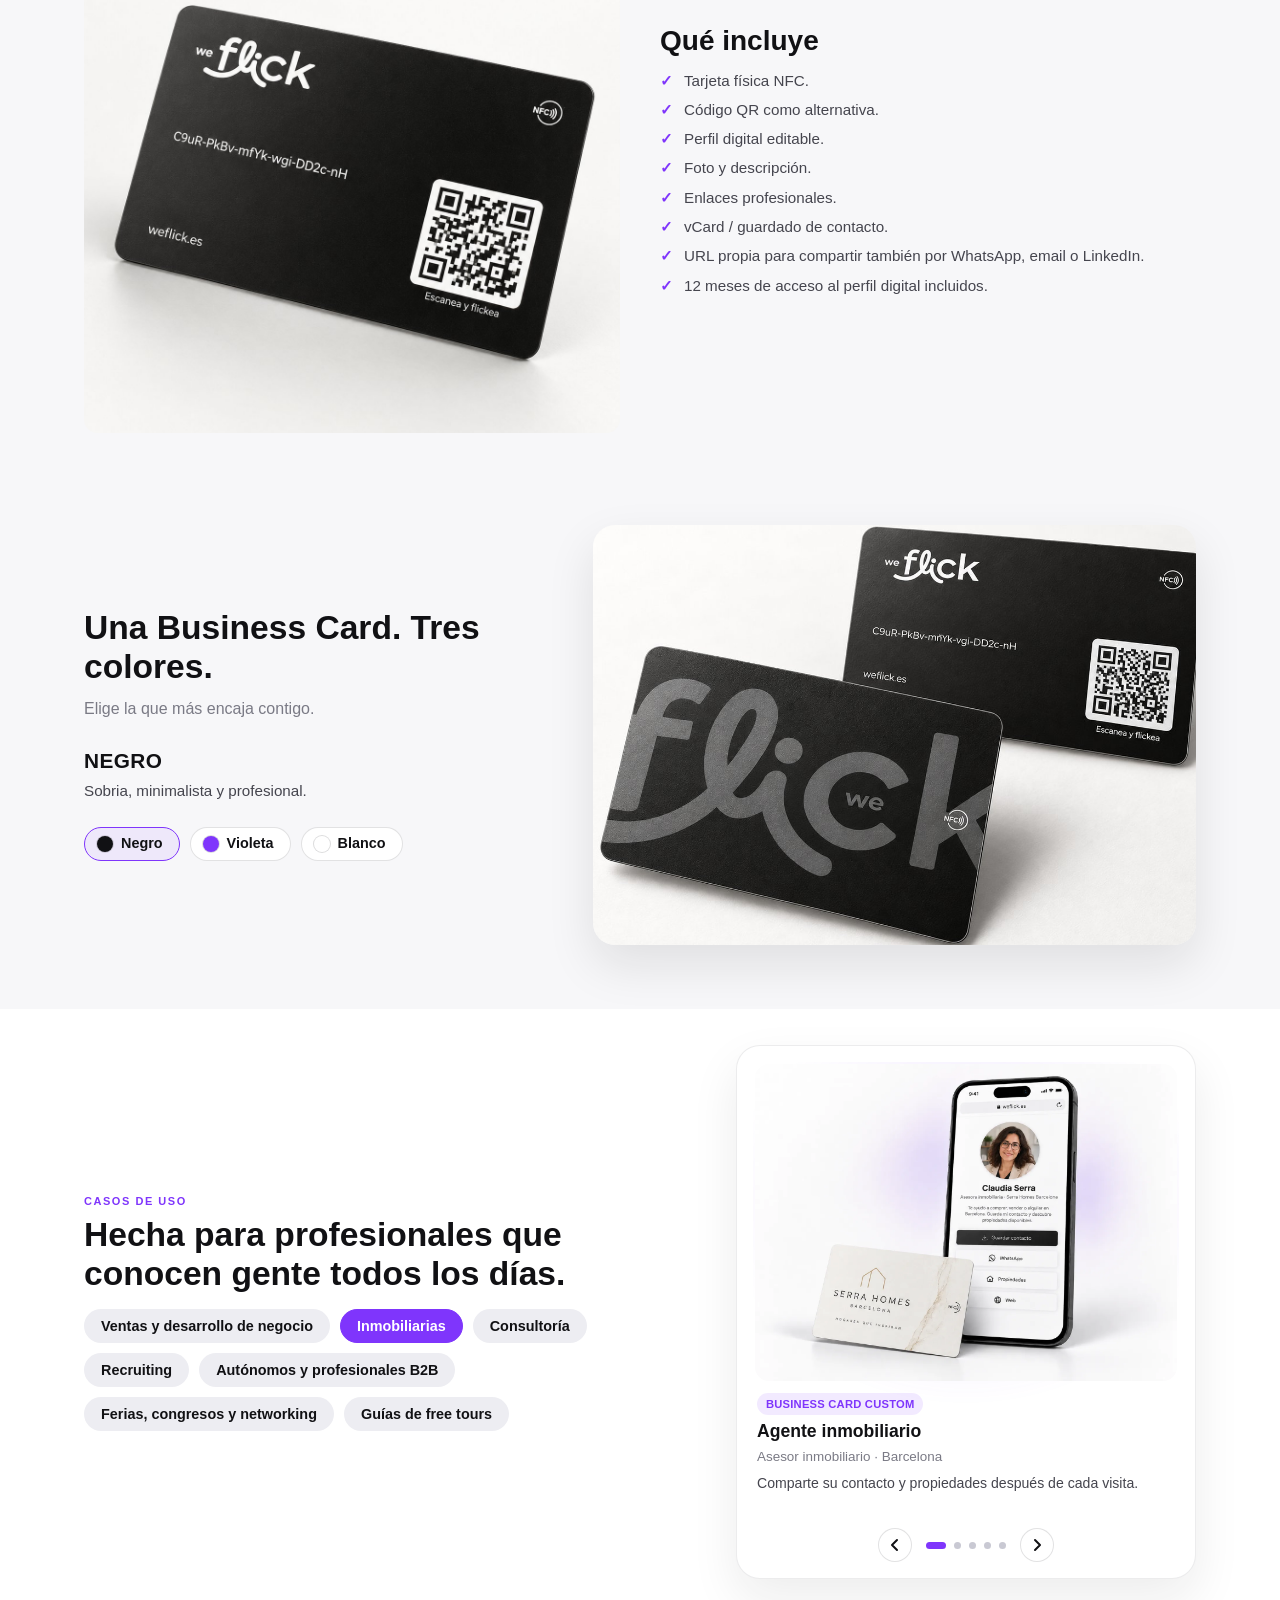
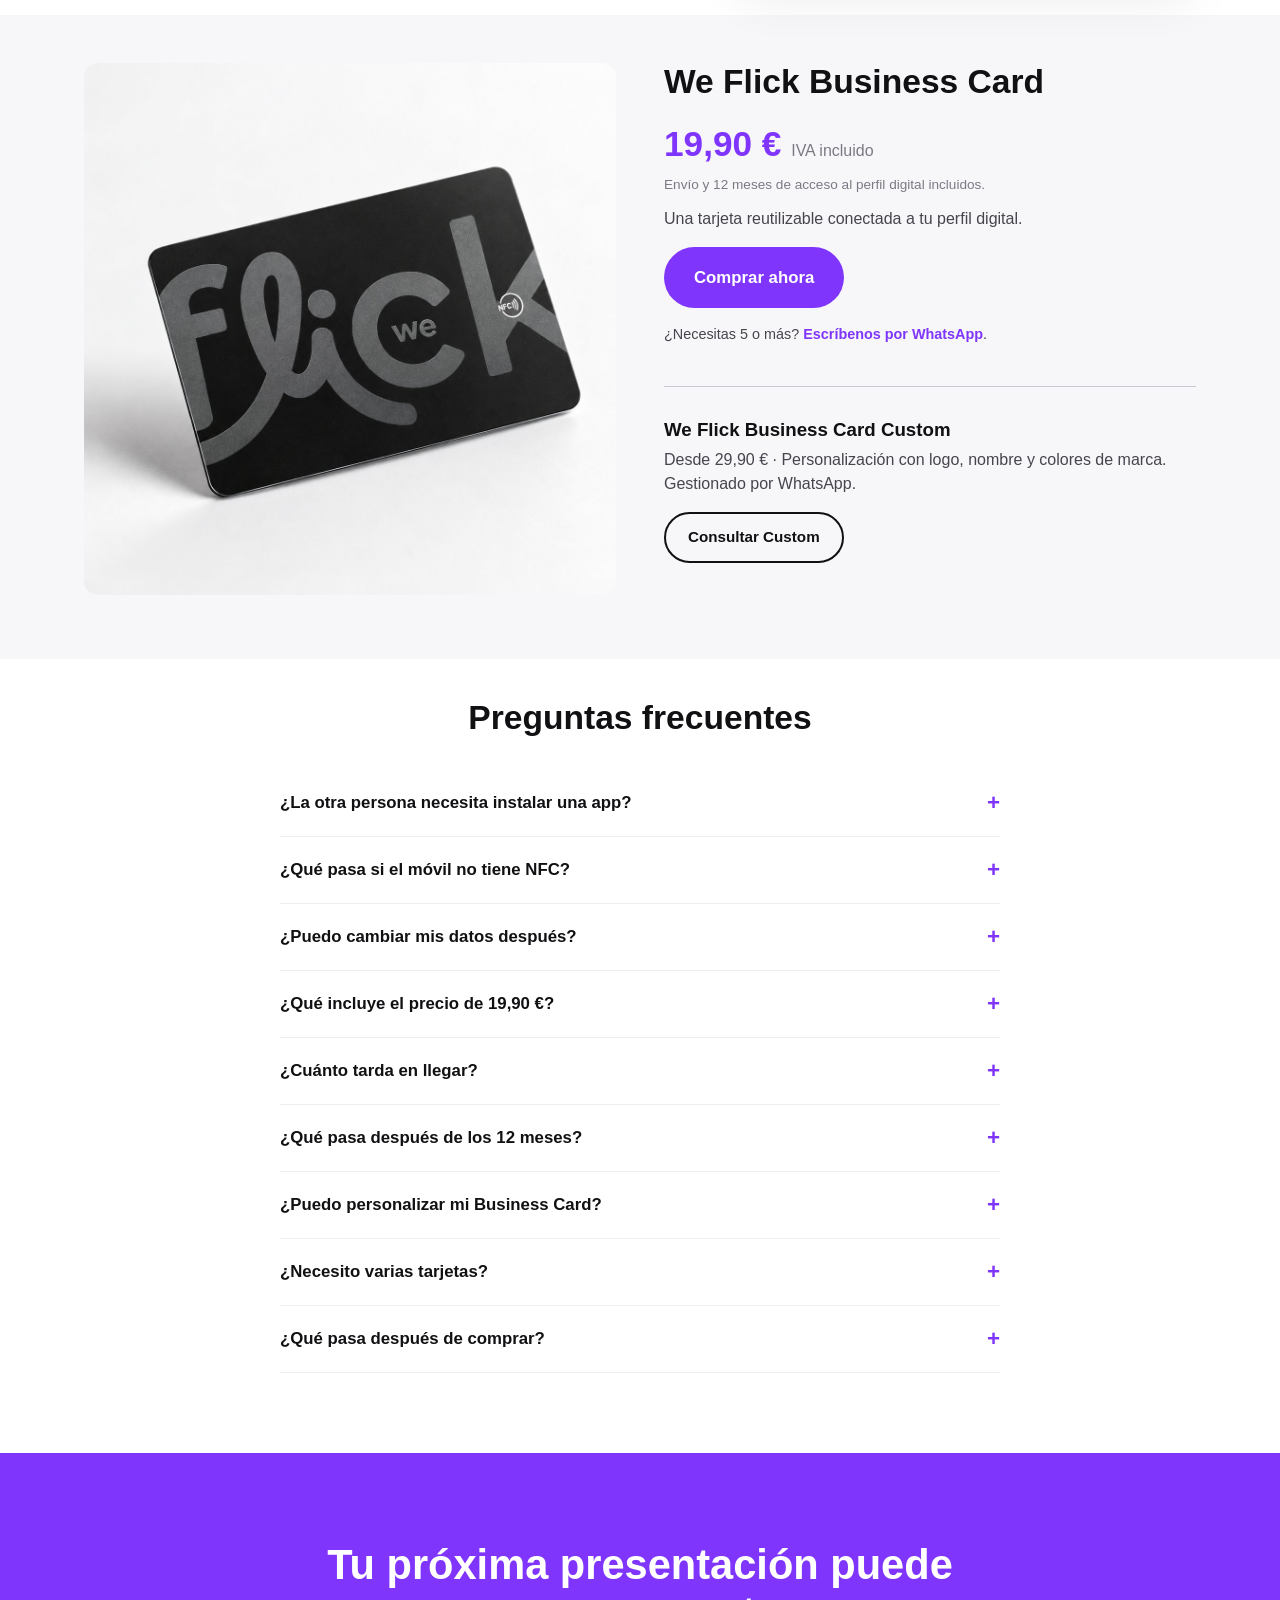
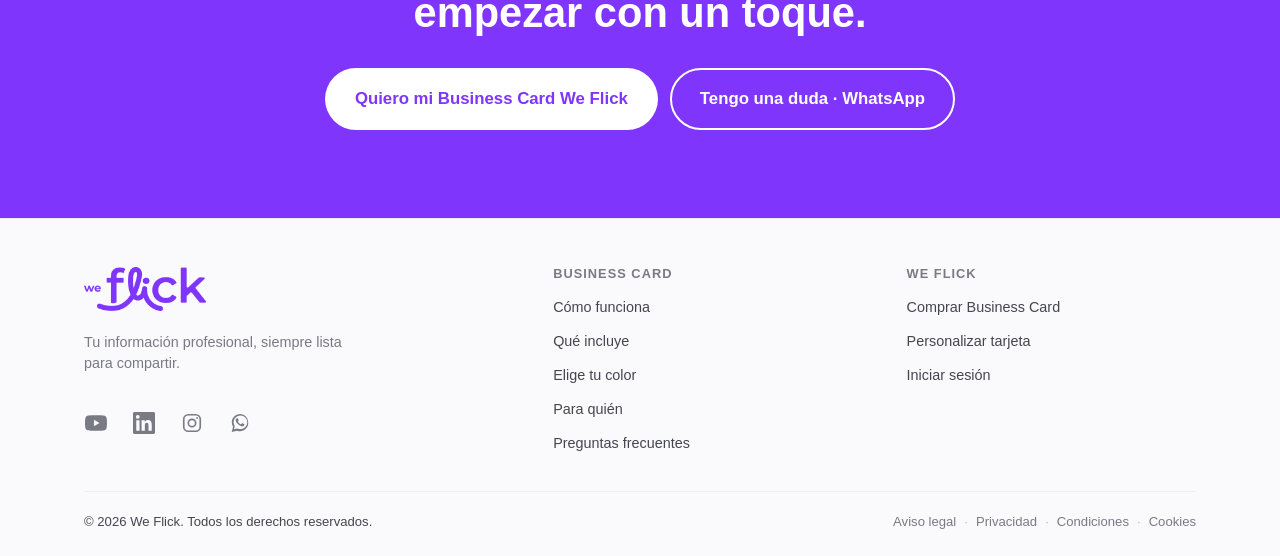
==== commit 39cff2db: "Actualizar sección FAQ con 9 preguntas nuevas - Sustituye los 6 FAQ anteriores por 9 preguntas revis" ====
--- a/index.html
+++ b/index.html
@@ -27,7 +27,7 @@
 
       <div class="header__actions">
         <a href="https://weflick.es/auth/login" class="btn btn--ghost">Iniciar sesión</a>
-        <a href="https://buy.stripe.com/fZu28rfyUb3SdbM4NP93y0X" class="btn btn--primary" data-cta="stripe-checkout" target="_blank" rel="noopener">Quiero mi Business Card</a>
+        <a href="https://buy.stripe.com/fZu28rfyUb3SdbM4NP93y0X" class="btn btn--primary" data-cta="stripe-checkout" data-wf-track="buy_click" data-wf-location="header" target="_blank" rel="noopener">Quiero mi Business Card</a>
       </div>
     </div>
   </header>
@@ -35,7 +35,7 @@
   <main>
 
     <!-- Hero -->
-    <section class="hero">
+    <section class="hero" data-wf-section="hero">
       <div class="container hero__inner">
         <div class="hero__copy">
           <h1>Comparte tu información profesional con un toque.</h1>
@@ -44,7 +44,7 @@
             NFC + QR + contacto + enlaces, todo en un solo lugar.
           </p>
           <div class="hero__ctas">
-            <a href="https://buy.stripe.com/fZu28rfyUb3SdbM4NP93y0X" class="btn btn--primary btn--lg" data-cta="stripe-checkout" target="_blank" rel="noopener">Comprar por 19,90 €</a>
+            <a href="https://buy.stripe.com/fZu28rfyUb3SdbM4NP93y0X" class="btn btn--primary btn--lg" data-cta="stripe-checkout" data-wf-track="buy_click" data-wf-location="hero" target="_blank" rel="noopener">Comprar por 19,90 €</a>
             <a href="#como-funciona" class="btn btn--outline btn--lg">Ver cómo funciona</a>
           </div>
           <p class="hero__microcopy">NFC + QR · Sin app para quien recibe tu información.</p>
@@ -56,7 +56,7 @@
     </section>
 
     <!-- Problema / cambio -->
-    <section class="problema">
+    <section class="problema" data-wf-section="problema">
       <div class="container problema__inner">
         <h2>Tu información cambia. Tu tarjeta no debería quedarse vieja.</h2>
         <p>
@@ -67,7 +67,7 @@
     </section>
 
     <!-- Cómo funciona -->
-    <section class="como-funciona" id="como-funciona">
+    <section class="como-funciona" id="como-funciona" data-wf-section="como-funciona">
       <div class="como-funciona__bg" aria-hidden="true"></div>
       <div class="container">
         <div class="como-funciona__header" data-reveal>
@@ -139,7 +139,7 @@
     </section>
 
     <!-- Qué incluye -->
-    <section class="que-incluye" id="que-incluye">
+    <section class="que-incluye" id="que-incluye" data-wf-section="que-incluye">
       <div class="container que-incluye__inner">
         <div class="que-incluye__visual">
           <img src="assets/img/f03-tarjeta-trasera.jpg" alt="Tarjeta We Flick Business Card negra, vista trasera con NFC y QR" class="que-incluye__image" />
@@ -161,7 +161,7 @@
     </section>
 
     <!-- Colores -->
-    <section class="colores colores--negro" id="colores" data-colores>
+    <section class="colores colores--negro" id="colores" data-colores data-wf-section="colores">
       <span class="colores__halo" aria-hidden="true"></span>
       <div class="container colores__inner">
         <div class="colores__copy">
@@ -174,15 +174,15 @@
           </div>
 
           <div class="colores__selector" role="group" aria-label="Selector de color">
-            <button type="button" class="colores__pill is-selected" data-color="negro" aria-pressed="true" aria-label="Seleccionar tarjeta negra">
+            <button type="button" class="colores__pill is-selected" data-color="negro" data-wf-track="color_selected" data-wf-color="negro" aria-pressed="true" aria-label="Seleccionar tarjeta negra">
               <span class="colores__pill-swatch swatch--negro" aria-hidden="true"></span>
               <span class="colores__pill-name">Negro</span>
             </button>
-            <button type="button" class="colores__pill" data-color="violeta" aria-pressed="false" aria-label="Seleccionar tarjeta violeta">
+            <button type="button" class="colores__pill" data-color="violeta" data-wf-track="color_selected" data-wf-color="violeta" aria-pressed="false" aria-label="Seleccionar tarjeta violeta">
               <span class="colores__pill-swatch swatch--violeta" aria-hidden="true"></span>
               <span class="colores__pill-name">Violeta</span>
             </button>
-            <button type="button" class="colores__pill" data-color="blanco" aria-pressed="false" aria-label="Seleccionar tarjeta blanca">
+            <button type="button" class="colores__pill" data-color="blanco" data-wf-track="color_selected" data-wf-color="blanco" aria-pressed="false" aria-label="Seleccionar tarjeta blanca">
               <span class="colores__pill-swatch swatch--blanco" aria-hidden="true"></span>
               <span class="colores__pill-name">Blanco</span>
             </button>
@@ -203,19 +203,19 @@
     </section>
 
     <!-- Para quién -->
-    <section class="para-quien" id="para-quien">
+    <section class="para-quien" id="para-quien" data-wf-section="para-quien">
       <div class="container para-quien__inner">
         <div class="para-quien__copy">
           <p class="para-quien__eyebrow">Casos de uso</p>
           <h2 class="section-title">Hecha para profesionales que conocen gente todos los días.</h2>
           <ul class="tags">
-            <li><button type="button" class="tags__btn" data-slide-target="5">Ventas y desarrollo de negocio</button></li>
-            <li><button type="button" class="tags__btn" data-slide-target="1">Inmobiliarias</button></li>
-            <li><button type="button" class="tags__btn" data-slide-target="2">Consultoría</button></li>
-            <li><button type="button" class="tags__btn" data-slide-target="3">Recruiting</button></li>
-            <li><button type="button" class="tags__btn" data-slide-target="5">Autónomos y profesionales B2B</button></li>
-            <li><button type="button" class="tags__btn" data-slide-target="3">Ferias, congresos y networking</button></li>
-            <li><button type="button" class="tags__btn" data-slide-target="4" title="Comparte tu contacto y redes con las personas que conoces durante cada recorrido.">Guías de free tours</button></li>
+            <li><button type="button" class="tags__btn" data-slide-target="5" data-wf-track="audience_selected" data-wf-audience="ventas-b2b">Ventas y desarrollo de negocio</button></li>
+            <li><button type="button" class="tags__btn" data-slide-target="1" data-wf-track="audience_selected" data-wf-audience="inmobiliarias">Inmobiliarias</button></li>
+            <li><button type="button" class="tags__btn" data-slide-target="2" data-wf-track="audience_selected" data-wf-audience="consultoria">Consultoría</button></li>
+            <li><button type="button" class="tags__btn" data-slide-target="3" data-wf-track="audience_selected" data-wf-audience="recruiting">Recruiting</button></li>
+            <li><button type="button" class="tags__btn" data-slide-target="5" data-wf-track="audience_selected" data-wf-audience="autonomos">Autónomos y profesionales B2B</button></li>
+            <li><button type="button" class="tags__btn" data-slide-target="3" data-wf-track="audience_selected" data-wf-audience="ferias">Ferias, congresos y networking</button></li>
+            <li><button type="button" class="tags__btn" data-slide-target="4" data-wf-track="audience_selected" data-wf-audience="free-tours" title="Comparte tu contacto y redes con las personas que conoces durante cada recorrido.">Guías de free tours</button></li>
           </ul>
         </div>
         <div class="para-quien__visual">
@@ -305,7 +305,7 @@
     </section>
 
     <!-- Producto y precio -->
-    <section class="producto" id="producto">
+    <section class="producto" id="producto" data-wf-section="producto">
       <div class="container producto__inner">
         <img src="assets/img/f02-tarjeta-frontal.jpg" alt="Tarjeta We Flick Business Card negra, vista frontal" class="producto__image" />
 
@@ -314,84 +314,114 @@
           <p class="precio">19,90 € <span>IVA incluido</span></p>
           <p class="precio-incluye">Envío y 12 meses de acceso al perfil digital incluidos.</p>
           <p>Una tarjeta reutilizable conectada a tu perfil digital.</p>
-          <a href="https://buy.stripe.com/fZu28rfyUb3SdbM4NP93y0X" class="btn btn--primary btn--lg" data-cta="stripe-checkout" target="_blank" rel="noopener">Comprar ahora</a>
+          <a href="https://buy.stripe.com/fZu28rfyUb3SdbM4NP93y0X" class="btn btn--primary btn--lg" data-cta="stripe-checkout" data-wf-track="buy_click" data-wf-location="producto" target="_blank" rel="noopener">Comprar ahora</a>
           <p class="producto__equipos">
             ¿Necesitas 5 o más?
-            <a href="https://wa.me/34695287032?text=Hola%2C%20quiero%20tarjetas%20We%20Flick%20para%20mi%20equipo" data-cta="whatsapp" target="_blank" rel="noopener">Escríbenos por WhatsApp</a>.
+            <a href="https://wa.me/34695287032?text=Hola%2C%20quiero%20tarjetas%20We%20Flick%20para%20mi%20equipo" data-cta="whatsapp" data-wf-track="whatsapp_click" data-wf-location="producto-equipos" target="_blank" rel="noopener">Escríbenos por WhatsApp</a>.
           </p>
 
           <div class="producto__custom">
             <h3>We Flick Business Card Custom</h3>
             <p>Desde 29,90 € · Personalización con logo, nombre y colores de marca. Gestionado por WhatsApp.</p>
-            <a href="https://wa.me/34695287032?text=Hola%2C%20quiero%20personalizar%20una%20Business%20Card" class="btn btn--outline" data-cta="whatsapp" target="_blank" rel="noopener">Consultar Custom</a>
+            <a href="https://wa.me/34695287032?text=Hola%2C%20quiero%20personalizar%20una%20Business%20Card" class="btn btn--outline" data-cta="whatsapp" data-wf-track="custom_click" data-wf-location="producto" target="_blank" rel="noopener">Consultar Custom</a>
           </div>
         </div>
       </div>
     </section>
 
     <!-- FAQ -->
-    <section class="faq" id="preguntas">
+    <section class="faq" id="preguntas" data-wf-section="faq">
       <div class="container">
         <h2 class="section-title section-title--center">Preguntas frecuentes</h2>
         <div class="faq__list">
 
           <div class="faq__item">
-            <button class="faq__question">
-              ¿La otra persona necesita una app?
-              <span class="faq__icon">+</span>
-            </button>
-            <div class="faq__answer">
-              <p>No. El perfil se abre en el navegador del móvil.</p>
-            </div>
-          </div>
-
-          <div class="faq__item">
-            <button class="faq__question">
-              ¿Funciona si el móvil no usa NFC?
-              <span class="faq__icon">+</span>
-            </button>
-            <div class="faq__answer">
-              <p>Sí. El QR permite acceder al mismo perfil.</p>
-            </div>
-          </div>
-
-          <div class="faq__item">
-            <button class="faq__question">
+            <button class="faq__question" data-wf-track="faq_open" data-wf-question="app-needed">
+              ¿La otra persona necesita instalar una app?
+              <span class="faq__icon">+</span>
+            </button>
+            <div class="faq__answer">
+              <p>No. Tu perfil se abre directamente en el navegador del móvil.</p>
+            </div>
+          </div>
+
+          <div class="faq__item">
+            <button class="faq__question" data-wf-track="faq_open" data-wf-question="no-nfc">
+              ¿Qué pasa si el móvil no tiene NFC?
+              <span class="faq__icon">+</span>
+            </button>
+            <div class="faq__answer">
+              <p>Puedes compartir exactamente el mismo perfil mediante el código QR de la tarjeta.</p>
+            </div>
+          </div>
+
+          <div class="faq__item">
+            <button class="faq__question" data-wf-track="faq_open" data-wf-question="edit-info">
               ¿Puedo cambiar mis datos después?
               <span class="faq__icon">+</span>
             </button>
             <div class="faq__answer">
-              <p>Sí. Puedes actualizar la información del perfil sin cambiar la tarjeta.</p>
-            </div>
-          </div>
-
-          <div class="faq__item">
-            <button class="faq__question">
-              ¿Qué puedo añadir al perfil?
-              <span class="faq__icon">+</span>
-            </button>
-            <div class="faq__answer">
-              <p>Foto, descripción, enlaces y vCard/contacto.</p>
-            </div>
-          </div>
-
-          <div class="faq__item">
-            <button class="faq__question">
-              ¿Incluye suscripción?
-              <span class="faq__icon">+</span>
-            </button>
-            <div class="faq__answer">
-              <p>La Business Card incluye 12 meses de acceso al perfil digital.</p>
-            </div>
-          </div>
-
-          <div class="faq__item">
-            <button class="faq__question">
-              ¿Sirve para equipos?
-              <span class="faq__icon">+</span>
-            </button>
-            <div class="faq__answer">
-              <p>Sí. Los pedidos de 5 o más unidades se gestionan por WhatsApp para adaptar precio y operativa.</p>
+              <p>Sí. Puedes actualizar tu información, enlaces y contacto desde tu perfil sin cambiar ni reimprimir la tarjeta.</p>
+            </div>
+          </div>
+
+          <div class="faq__item">
+            <button class="faq__question" data-wf-track="faq_open" data-wf-question="price-includes">
+              ¿Qué incluye el precio de 19,90 €?
+              <span class="faq__icon">+</span>
+            </button>
+            <div class="faq__answer">
+              <p>Incluye la Business Card física con NFC y QR, el envío en España y 12 meses de acceso al perfil digital.</p>
+            </div>
+          </div>
+
+          <div class="faq__item">
+            <button class="faq__question" data-wf-track="faq_open" data-wf-question="shipping-time">
+              ¿Cuánto tarda en llegar?
+              <span class="faq__icon">+</span>
+            </button>
+            <div class="faq__answer">
+              <p>El plazo estimado de entrega es de 2 a 6 días laborables dentro de España.</p>
+            </div>
+          </div>
+
+          <div class="faq__item">
+            <button class="faq__question" data-wf-track="faq_open" data-wf-question="after-12-months">
+              ¿Qué pasa después de los 12 meses?
+              <span class="faq__icon">+</span>
+            </button>
+            <div class="faq__answer">
+              <p>No hay renovación ni cargos automáticos. Si quieres seguir utilizando el perfil, podrás contratar un nuevo periodo y conocerás el precio antes de decidir.</p>
+            </div>
+          </div>
+
+          <div class="faq__item">
+            <button class="faq__question" data-wf-track="faq_open" data-wf-question="customize">
+              ¿Puedo personalizar mi Business Card?
+              <span class="faq__icon">+</span>
+            </button>
+            <div class="faq__answer">
+              <p>Sí. La versión Custom permite personalizarla con tu logo, nombre y colores de marca. Se gestiona directamente por WhatsApp.</p>
+            </div>
+          </div>
+
+          <div class="faq__item">
+            <button class="faq__question" data-wf-track="faq_open" data-wf-question="bulk">
+              ¿Necesito varias tarjetas?
+              <span class="faq__icon">+</span>
+            </button>
+            <div class="faq__answer">
+              <p>Para pedidos de 5 o más unidades, escríbenos por WhatsApp y te indicaremos las opciones y el precio según la cantidad.</p>
+            </div>
+          </div>
+
+          <div class="faq__item">
+            <button class="faq__question" data-wf-track="faq_open" data-wf-question="after-purchase">
+              ¿Qué pasa después de comprar?
+              <span class="faq__icon">+</span>
+            </button>
+            <div class="faq__answer">
+              <p>Una vez realizado el pedido, recibirás la confirmación y los pasos para crear y activar tu perfil digital. Después podrás completar tus datos y dejar tu Business Card lista para usar.</p>
             </div>
           </div>
 
@@ -400,12 +430,12 @@
     </section>
 
     <!-- Cierre -->
-    <section class="cierre">
+    <section class="cierre" data-wf-section="cierre">
       <div class="container cierre__inner">
         <h2>Tu próxima presentación puede empezar con un toque.</h2>
         <div class="cierre__ctas">
-          <a href="https://buy.stripe.com/fZu28rfyUb3SdbM4NP93y0X" class="btn btn--primary btn--lg" data-cta="stripe-checkout" target="_blank" rel="noopener">Quiero mi Business Card We Flick</a>
-          <a href="https://wa.me/34695287032?text=Hola%2C%20tengo%20una%20duda%20sobre%20We%20Flick%20Business%20Card" class="btn btn--outline btn--lg" data-cta="whatsapp" target="_blank" rel="noopener">Tengo una duda · WhatsApp</a>
+          <a href="https://buy.stripe.com/fZu28rfyUb3SdbM4NP93y0X" class="btn btn--primary btn--lg" data-cta="stripe-checkout" data-wf-track="buy_click" data-wf-location="final" target="_blank" rel="noopener">Quiero mi Business Card We Flick</a>
+          <a href="https://wa.me/34695287032?text=Hola%2C%20tengo%20una%20duda%20sobre%20We%20Flick%20Business%20Card" class="btn btn--outline btn--lg" data-cta="whatsapp" data-wf-track="whatsapp_click" data-wf-location="final" target="_blank" rel="noopener">Tengo una duda · WhatsApp</a>
         </div>
       </div>
     </section>
@@ -446,8 +476,8 @@
         <div class="footer__col">
           <h3 class="footer__heading">We Flick</h3>
           <ul class="footer__links">
-            <li><a href="https://buy.stripe.com/fZu28rfyUb3SdbM4NP93y0X" target="_blank" rel="noopener" data-cta="stripe-checkout">Comprar Business Card</a></li>
-            <li><a href="https://wa.me/34695287032?text=Hola%2C%20quiero%20personalizar%20una%20Business%20Card" target="_blank" rel="noopener" data-cta="whatsapp">Personalizar tarjeta</a></li>
+            <li><a href="https://buy.stripe.com/fZu28rfyUb3SdbM4NP93y0X" target="_blank" rel="noopener" data-cta="stripe-checkout" data-wf-track="buy_click" data-wf-location="footer">Comprar Business Card</a></li>
+            <li><a href="https://wa.me/34695287032?text=Hola%2C%20quiero%20personalizar%20una%20Business%20Card" target="_blank" rel="noopener" data-cta="whatsapp" data-wf-track="custom_click" data-wf-location="footer">Personalizar tarjeta</a></li>
             <li><a href="https://weflick.es/auth/login">Iniciar sesión</a></li>
           </ul>
         </div>
@@ -475,6 +505,8 @@
       rel="noopener"
       class="whatsapp-float__link"
       data-cta="whatsapp"
+      data-wf-track="whatsapp_click"
+      data-wf-location="float"
       aria-label="Consultanos por WhatsApp"
     >
       <span class="whatsapp-float__label">Consultanos por WhatsApp</span>
@@ -487,5 +519,13 @@
   </div>
 
   <script src="js/main.js"></script>
+
+  <!-- WeFlick Analytics tracker -->
+  <script
+    src="https://weflick-analytics.vercel.app/tracker.js"
+    data-wf-site="business-card"
+    data-wf-version="1.0-live"
+    async
+  ></script>
 </body>
 </html>
--- a/css/styles.css
+++ b/css/styles.css
@@ -1102,7 +1102,7 @@
 }
 .footer__brand .footer__social {
   display: flex;
-  margin-top: 14px;
+  margin-top: 28px;
   margin-left: -8px;
 }
 .footer__social a {
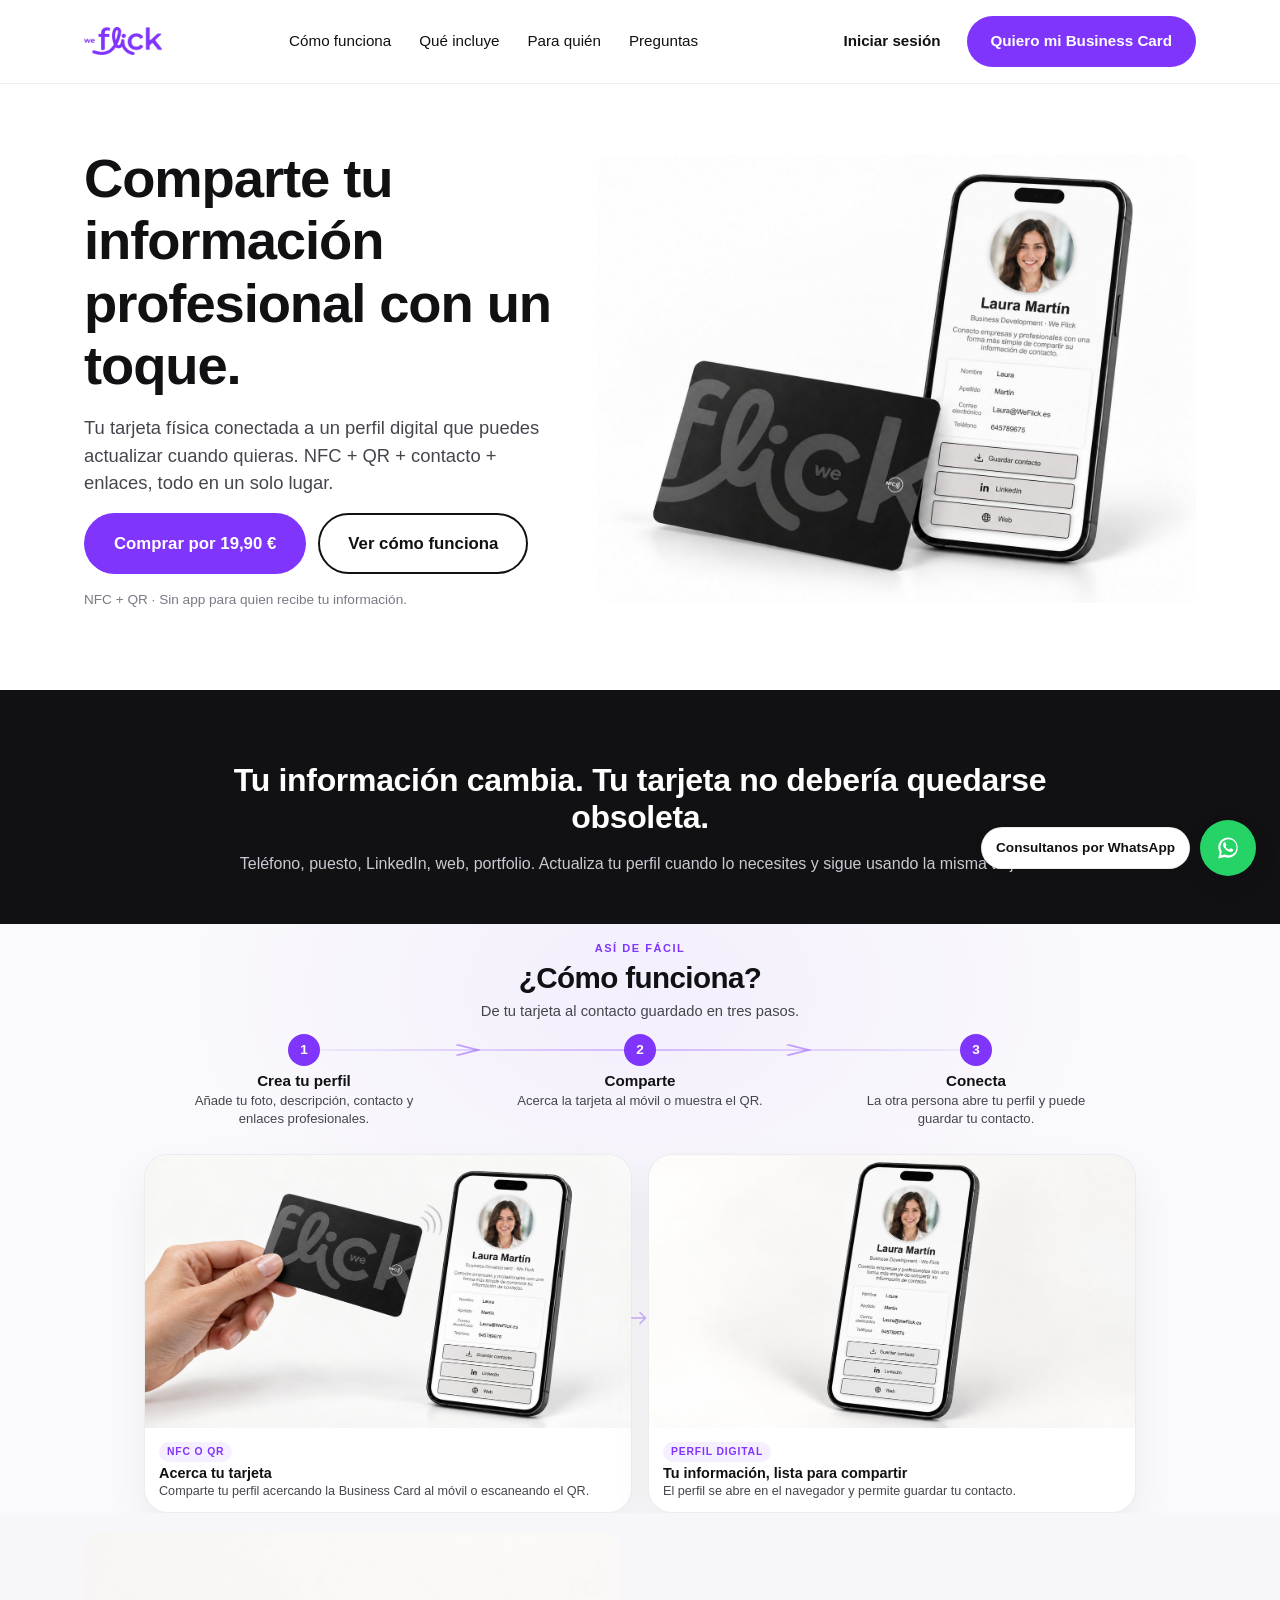
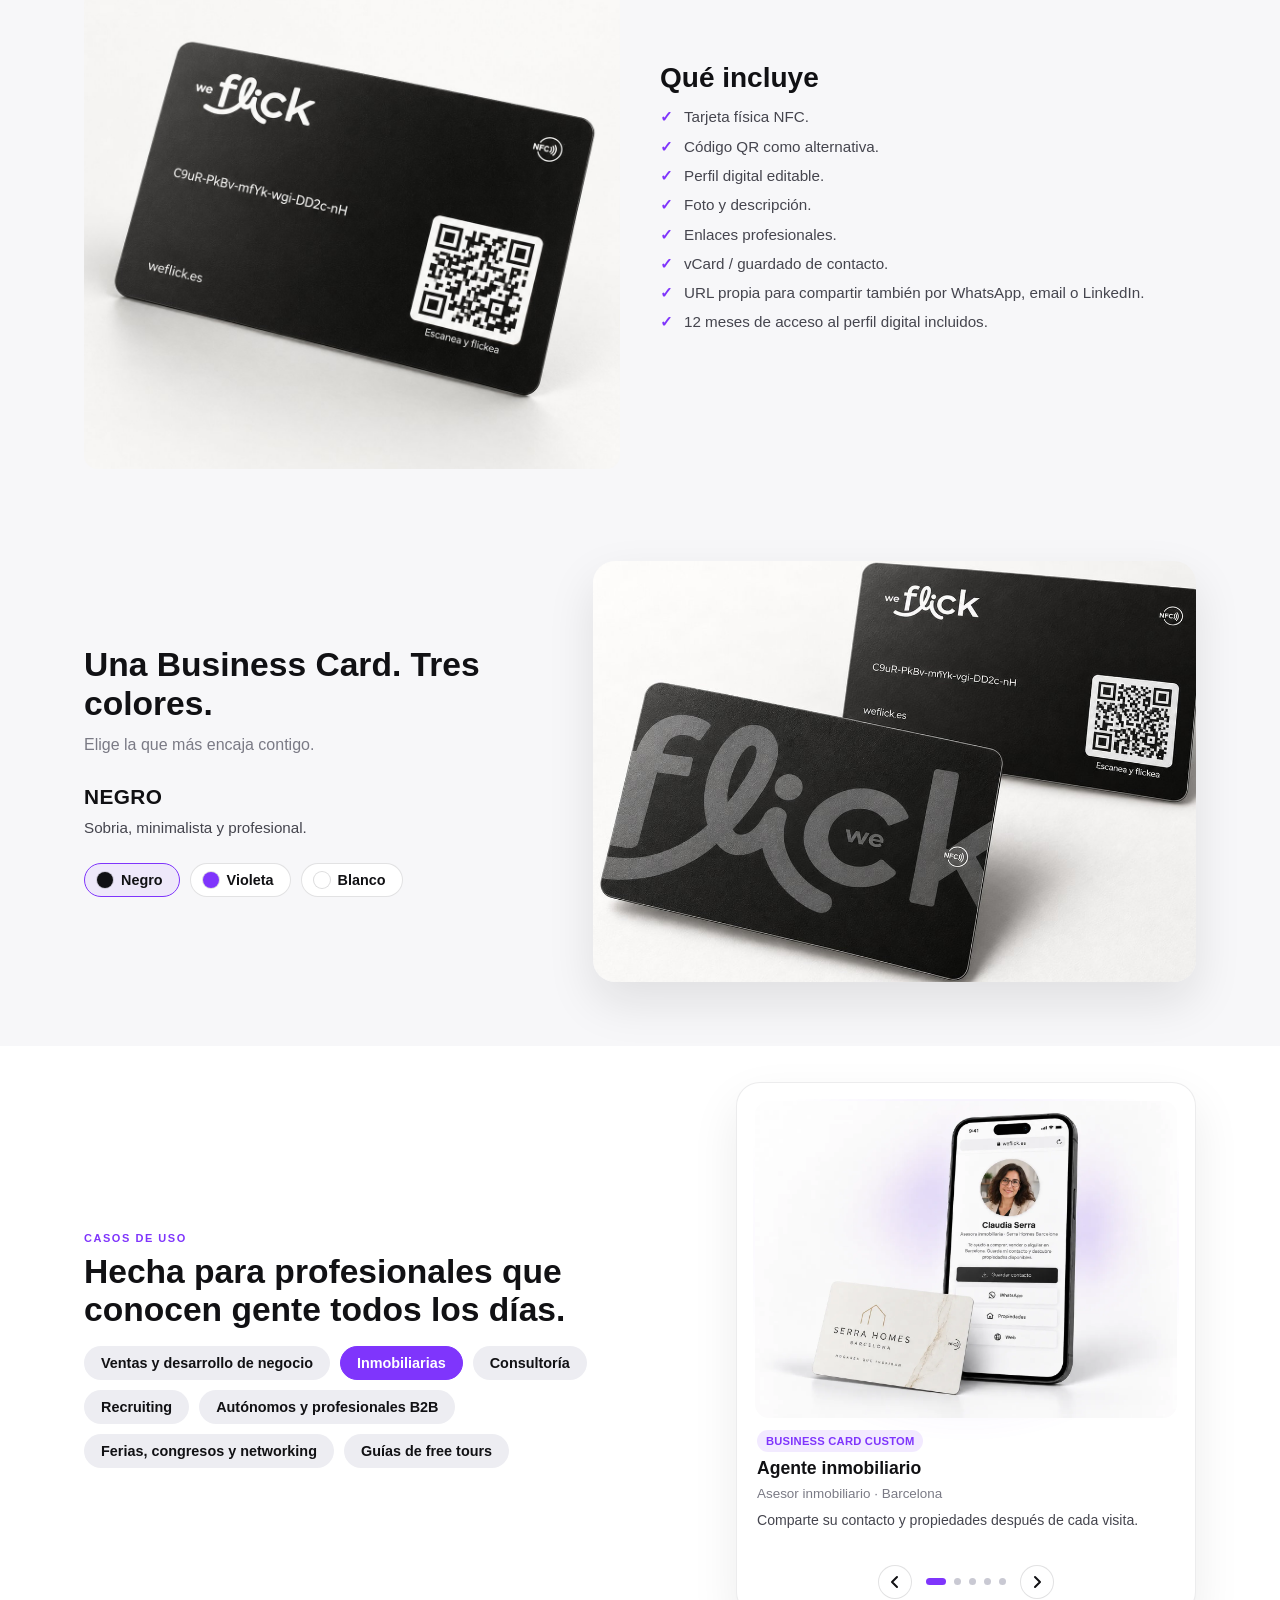
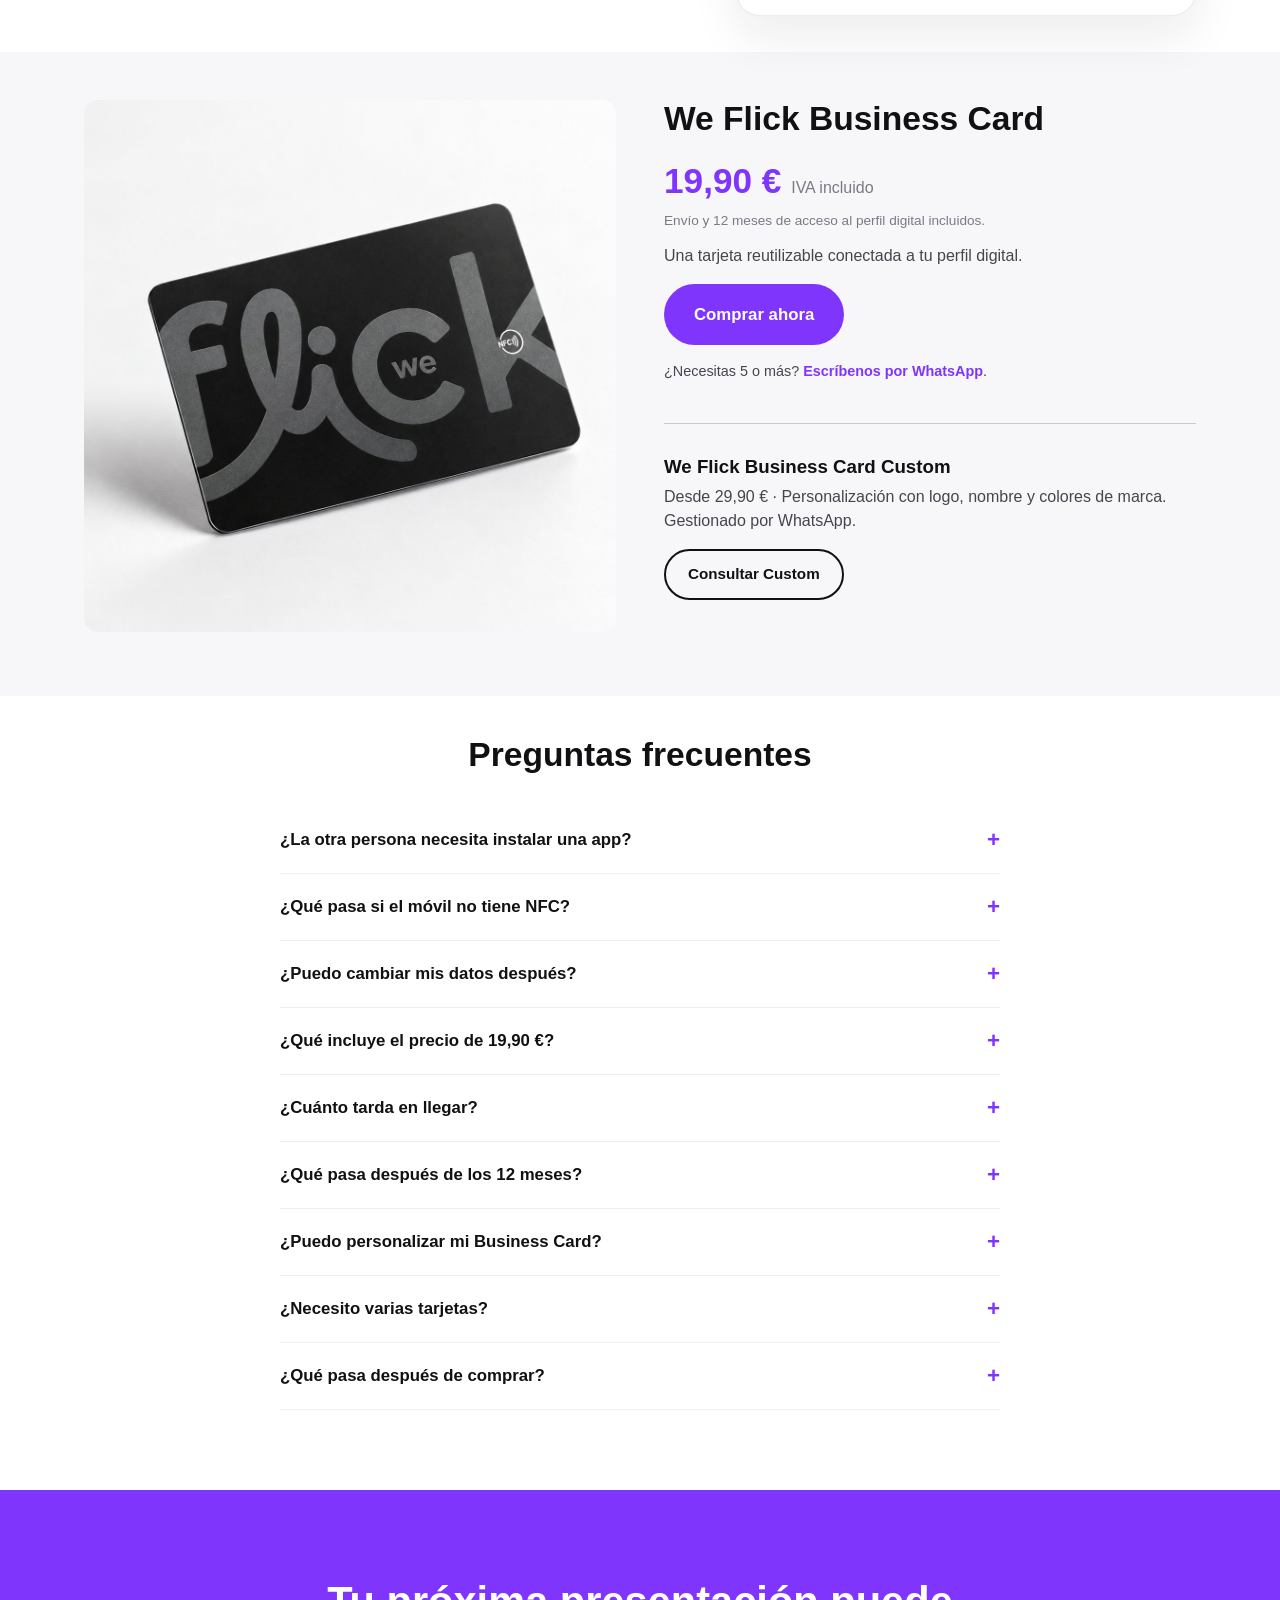
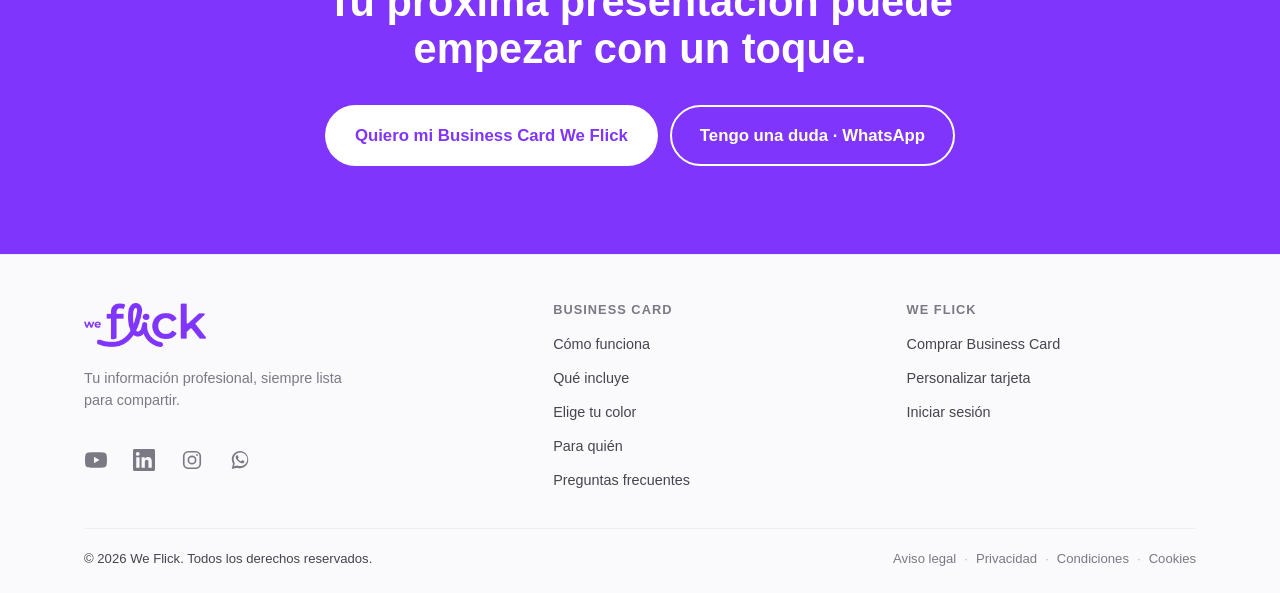
==== commit e37e4333: "Suavizar copy de sección Problema: "vieja" → "obsoleta" Co-Authored-By: Claude Opus 4.7 <noreply@ant" ====
--- a/index.html
+++ b/index.html
@@ -58,7 +58,7 @@
     <!-- Problema / cambio -->
     <section class="problema" data-wf-section="problema">
       <div class="container problema__inner">
-        <h2>Tu información cambia. Tu tarjeta no debería quedarse vieja.</h2>
+        <h2>Tu información cambia. Tu tarjeta no debería quedarse obsoleta.</h2>
         <p>
           Teléfono, puesto, LinkedIn, web, portfolio. Actualiza tu perfil cuando lo necesites
           y sigue usando la misma tarjeta.
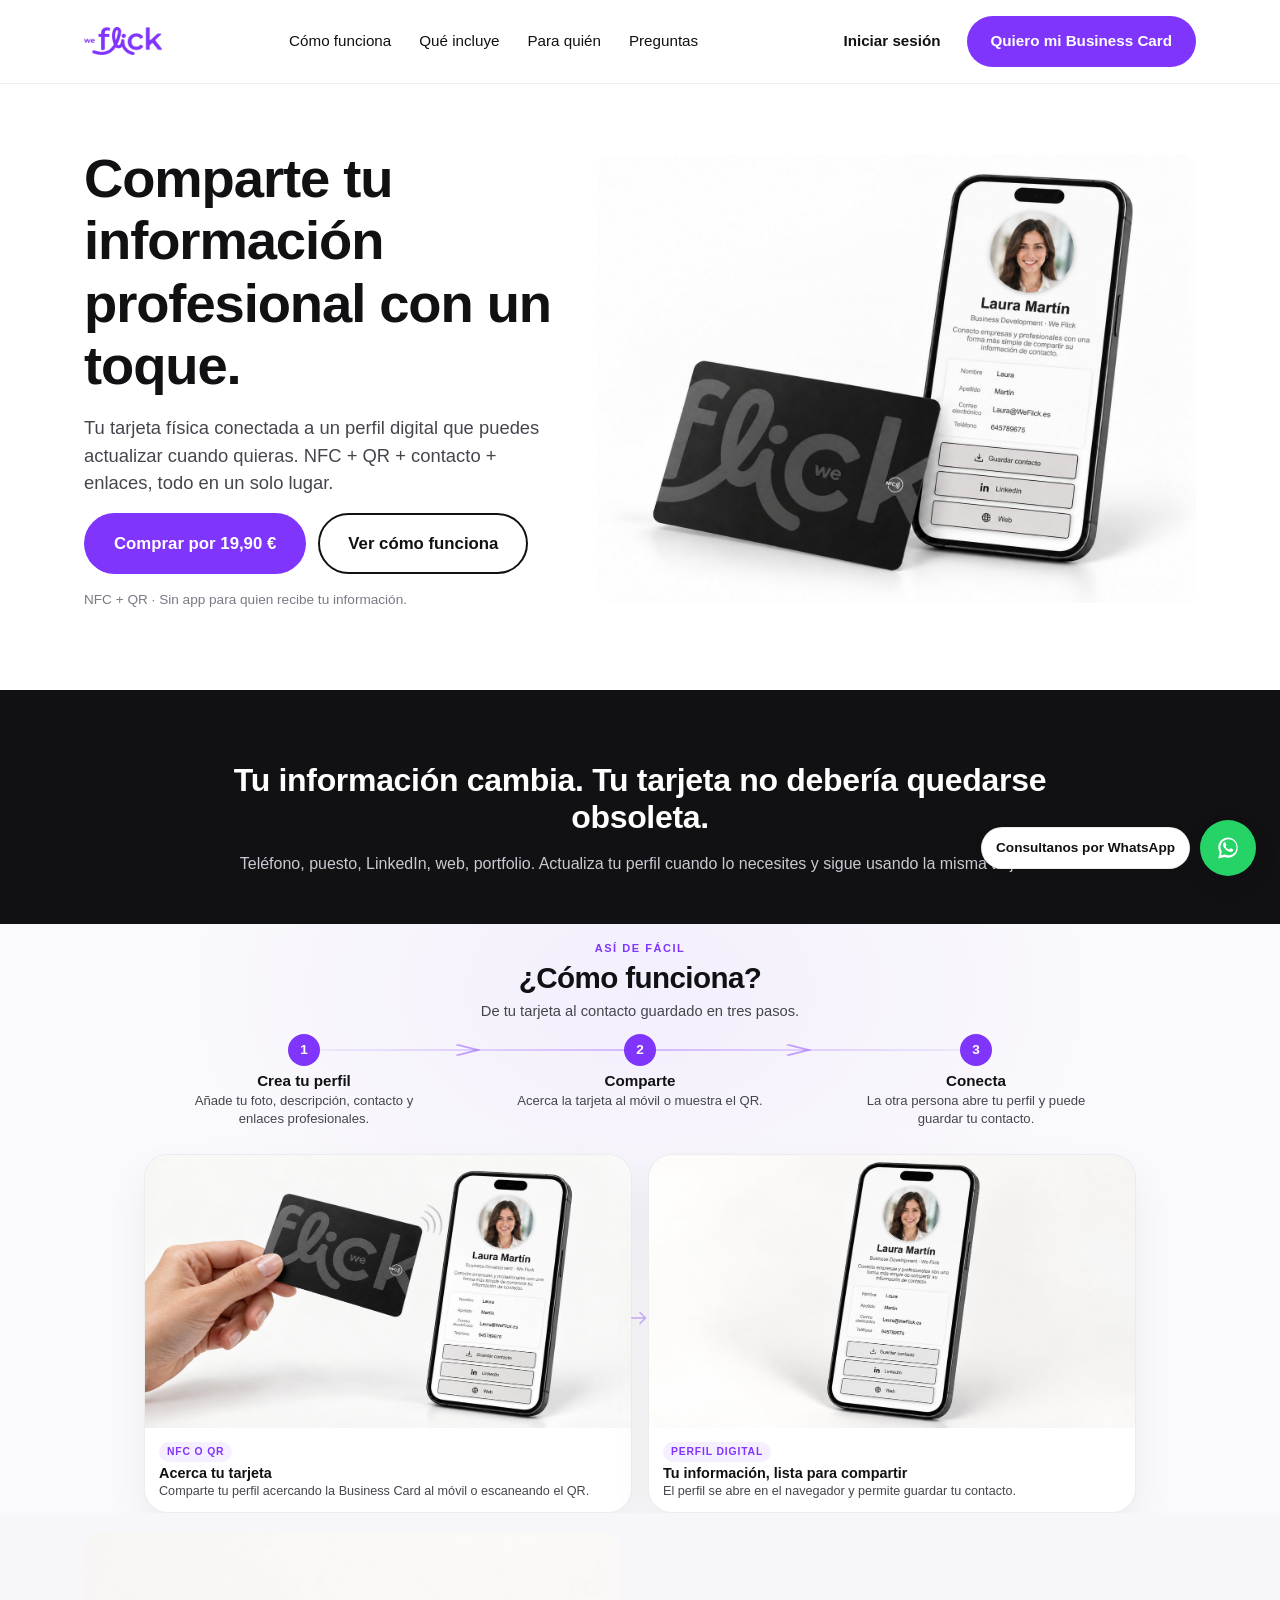
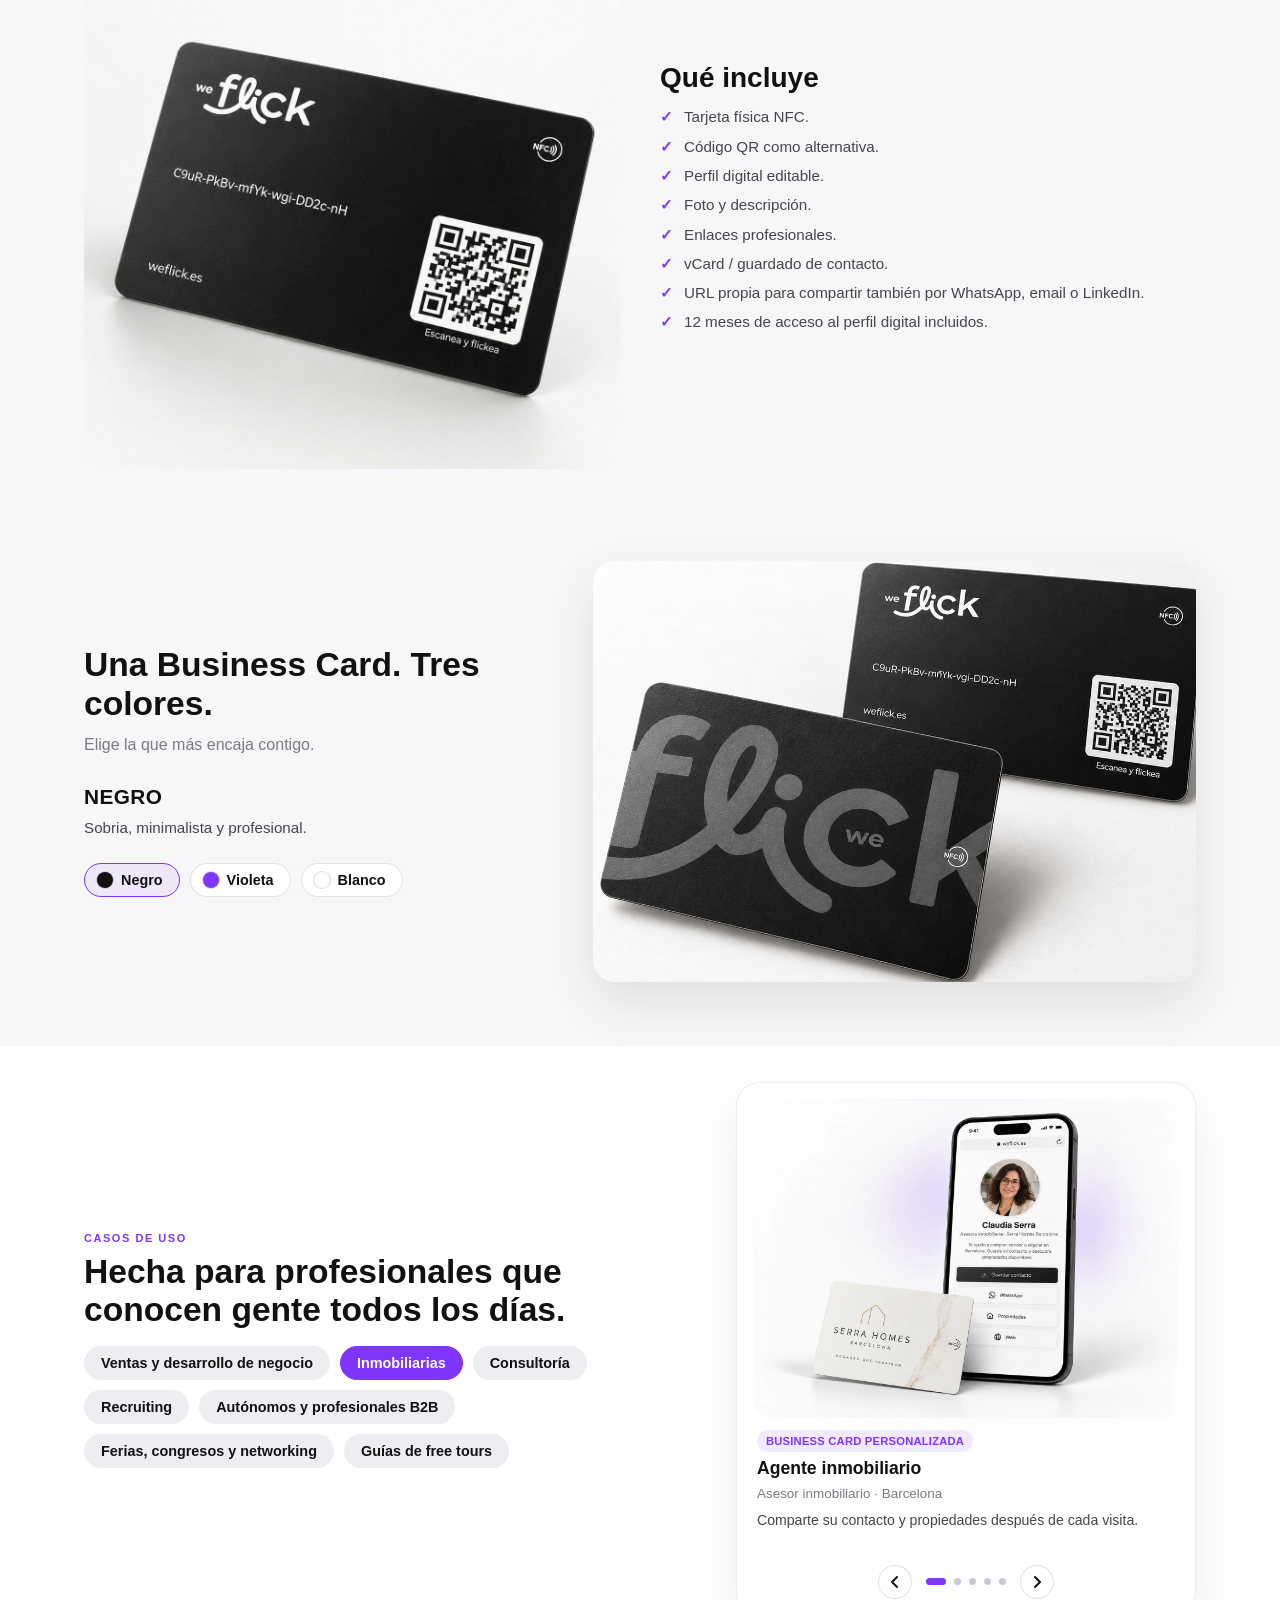
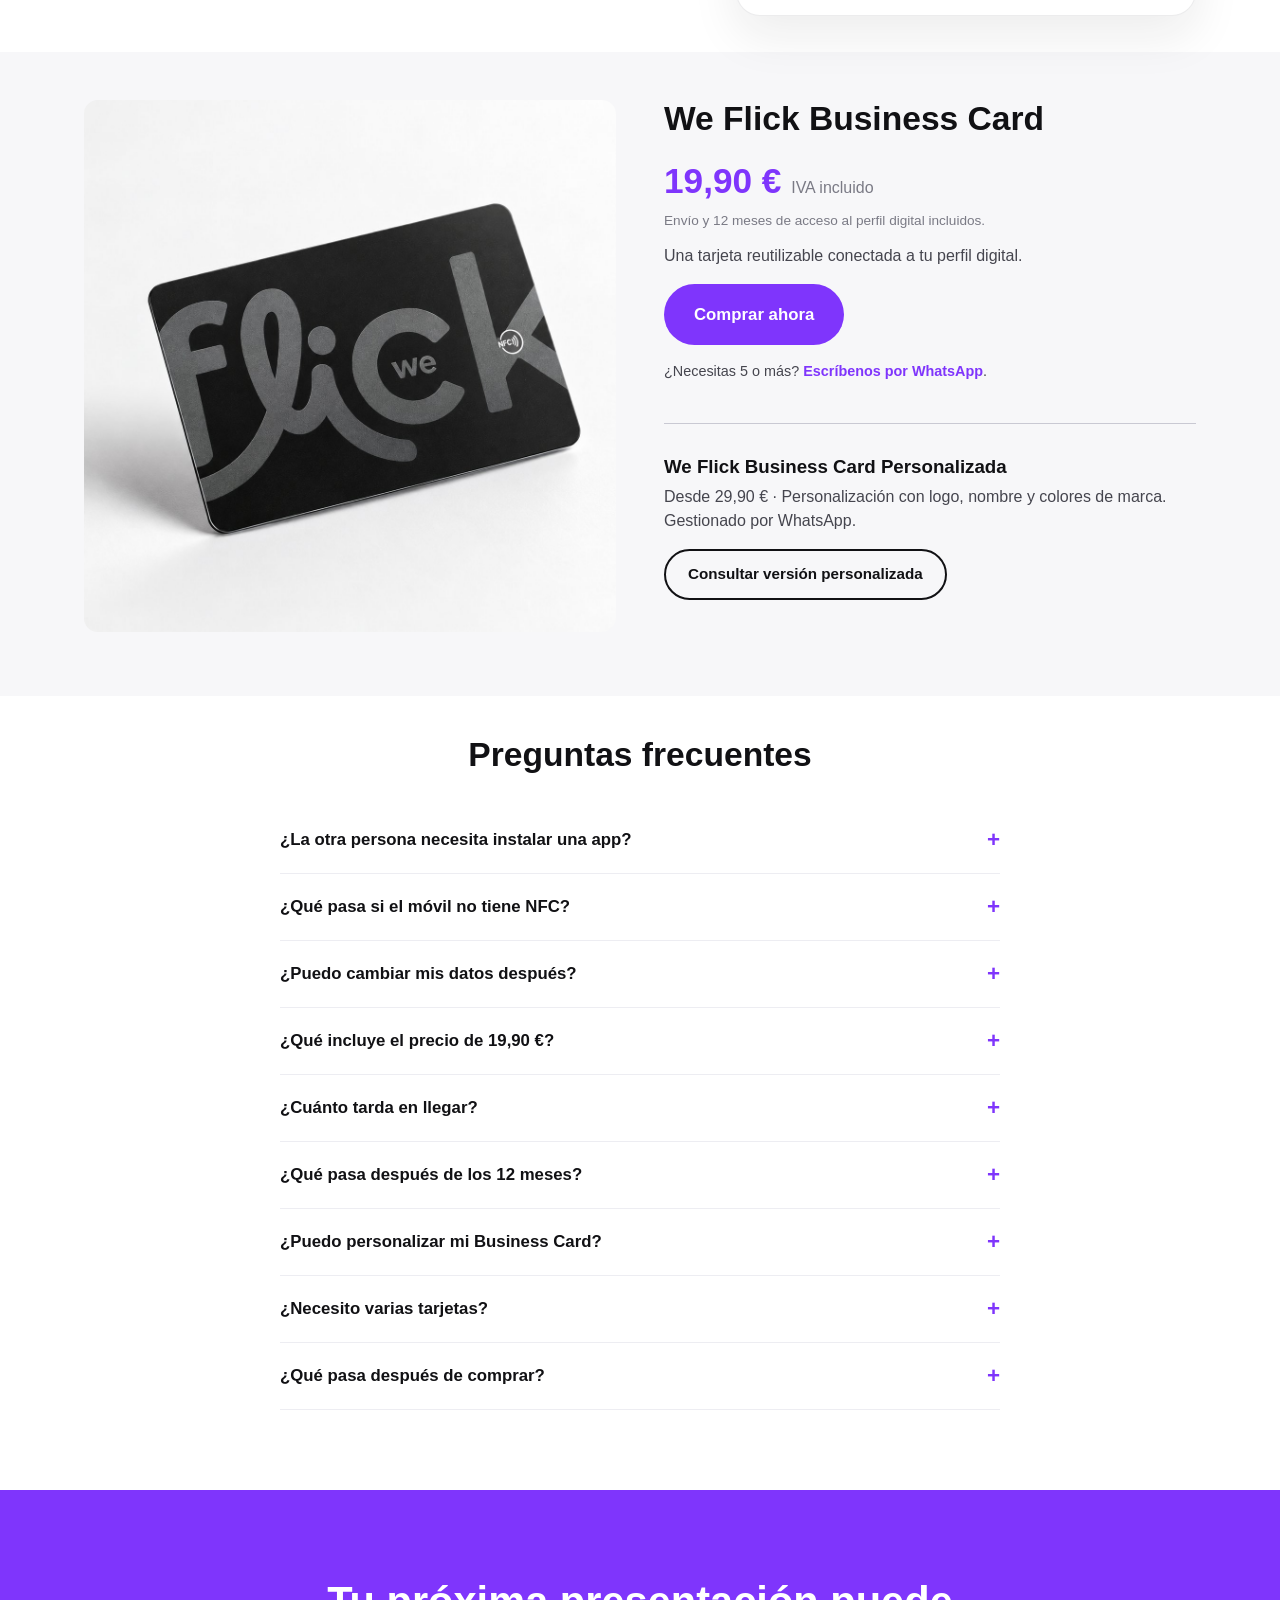
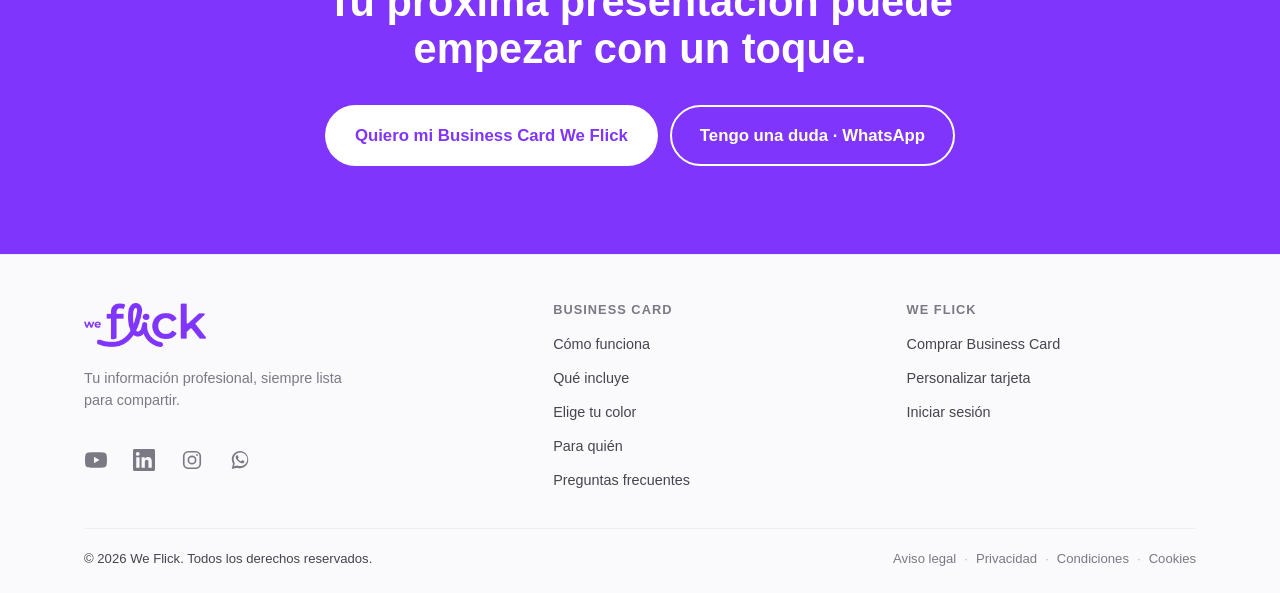
==== commit 19a0185a: "Traducir "Custom" → "Personalizada" en textos visibles - Badges y subtítulos: "Business Card Custom"" ====
--- a/index.html
+++ b/index.html
@@ -228,7 +228,7 @@
                     <img src="assets/img/f10-inmobiliaria.webp" alt="Claudia Serra — agente inmobiliaria — Business Card We Flick personalizada y perfil digital" class="perfiles__img" loading="lazy" width="1448" height="1086" />
                   </div>
                   <div class="perfiles__body">
-                    <span class="perfiles__badge">Business Card Custom</span>
+                    <span class="perfiles__badge">Business Card Personalizada</span>
                     <h3 class="perfiles__title">Agente inmobiliario</h3>
                     <p class="perfiles__subtitle">Asesor inmobiliario · Barcelona</p>
                     <p class="perfiles__desc">Comparte su contacto y propiedades después de cada visita.</p>
@@ -264,9 +264,9 @@
                     <img src="assets/img/f13-free-tours.webp" alt="Guía de free tour — Business Card We Flick personalizada y perfil digital" class="perfiles__img" loading="lazy" width="1448" height="1086" />
                   </div>
                   <div class="perfiles__body">
-                    <span class="perfiles__badge">Business Card Custom</span>
+                    <span class="perfiles__badge">Business Card Personalizada</span>
                     <h3 class="perfiles__title">Guía de free tours</h3>
-                    <p class="perfiles__subtitle">Tours guiados · Business Card Custom</p>
+                    <p class="perfiles__subtitle">Tours guiados · Business Card Personalizada</p>
                     <p class="perfiles__desc">Facilita a los viajeros guardar su contacto y redes al final del recorrido.</p>
                   </div>
                 </article>
@@ -321,9 +321,9 @@
           </p>
 
           <div class="producto__custom">
-            <h3>We Flick Business Card Custom</h3>
+            <h3>We Flick Business Card Personalizada</h3>
             <p>Desde 29,90 € · Personalización con logo, nombre y colores de marca. Gestionado por WhatsApp.</p>
-            <a href="https://wa.me/34695287032?text=Hola%2C%20quiero%20personalizar%20una%20Business%20Card" class="btn btn--outline" data-cta="whatsapp" data-wf-track="custom_click" data-wf-location="producto" target="_blank" rel="noopener">Consultar Custom</a>
+            <a href="https://wa.me/34695287032?text=Hola%2C%20quiero%20personalizar%20una%20Business%20Card" class="btn btn--outline" data-cta="whatsapp" data-wf-track="custom_click" data-wf-location="producto" target="_blank" rel="noopener">Consultar versión personalizada</a>
           </div>
         </div>
       </div>
@@ -401,7 +401,7 @@
               <span class="faq__icon">+</span>
             </button>
             <div class="faq__answer">
-              <p>Sí. La versión Custom permite personalizarla con tu logo, nombre y colores de marca. Se gestiona directamente por WhatsApp.</p>
+              <p>Sí. La versión Personalizada permite personalizarla con tu logo, nombre y colores de marca. Se gestiona directamente por WhatsApp.</p>
             </div>
           </div>
 
